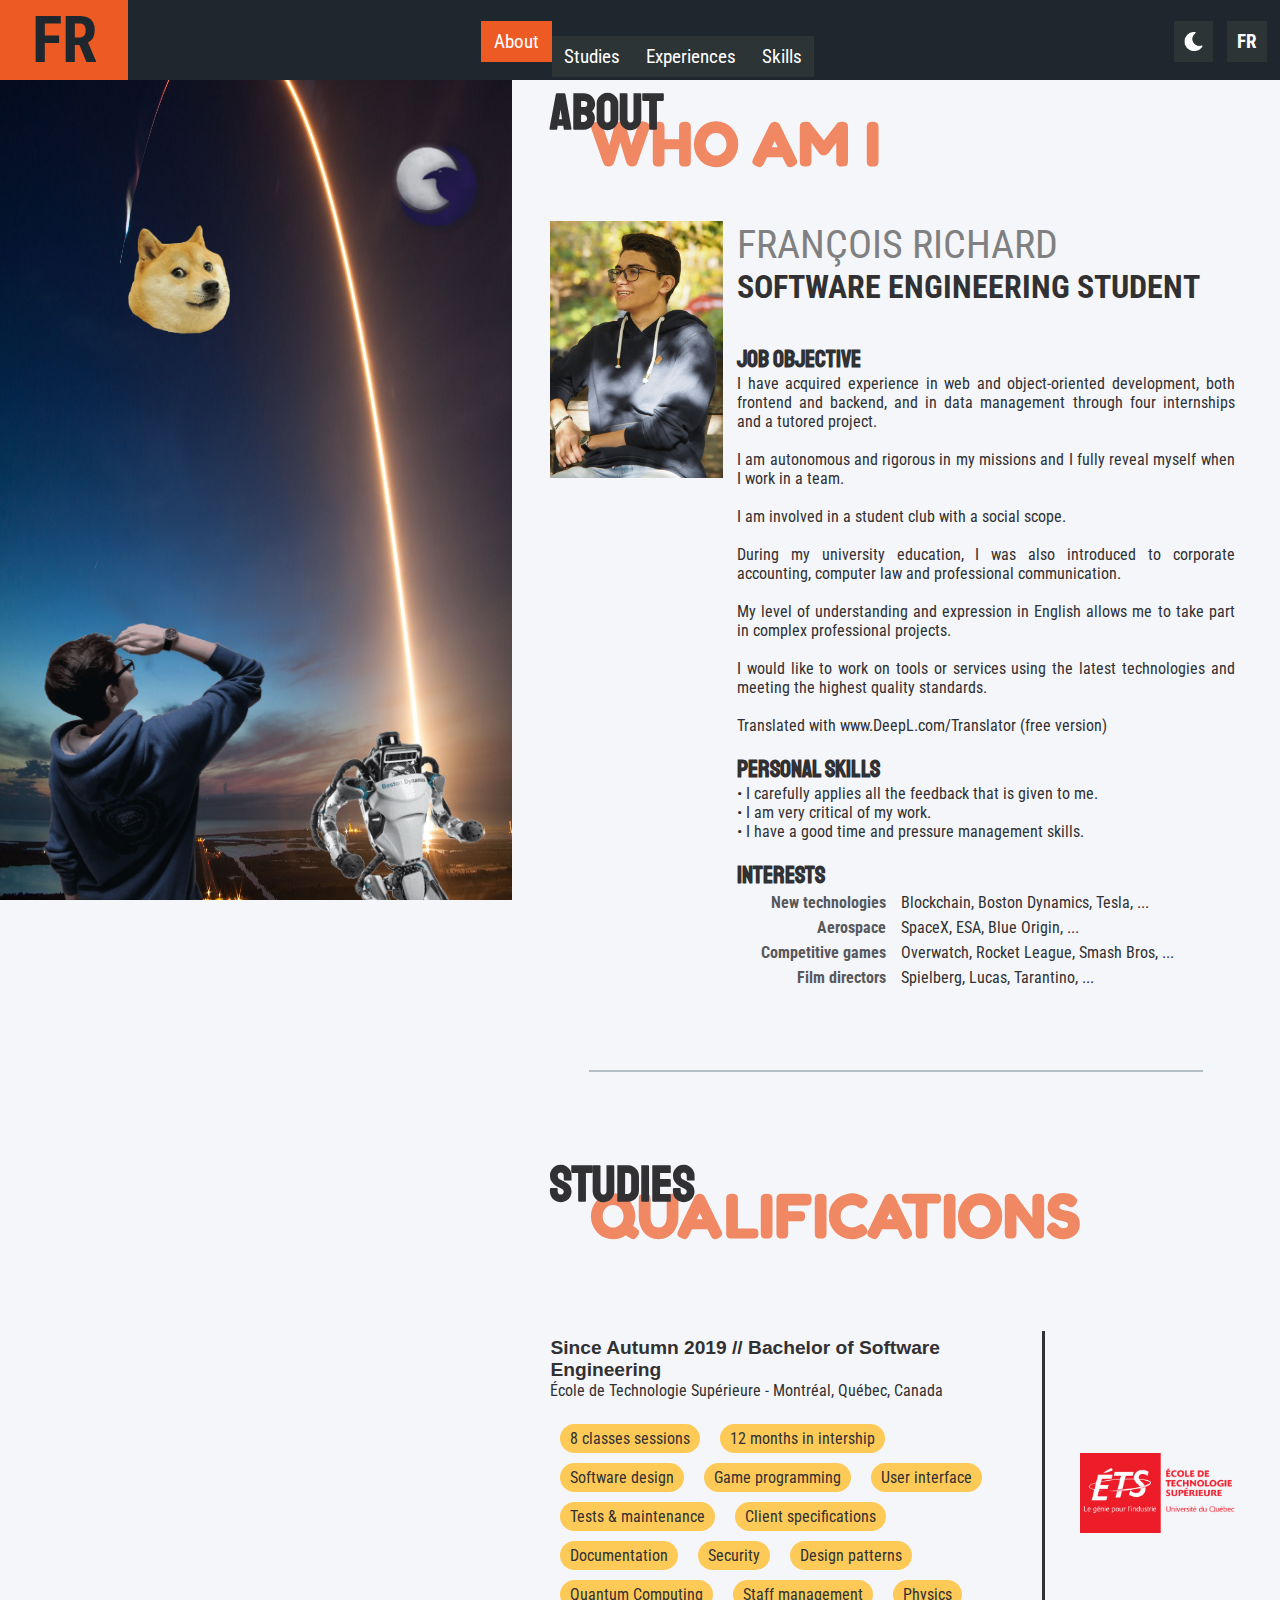
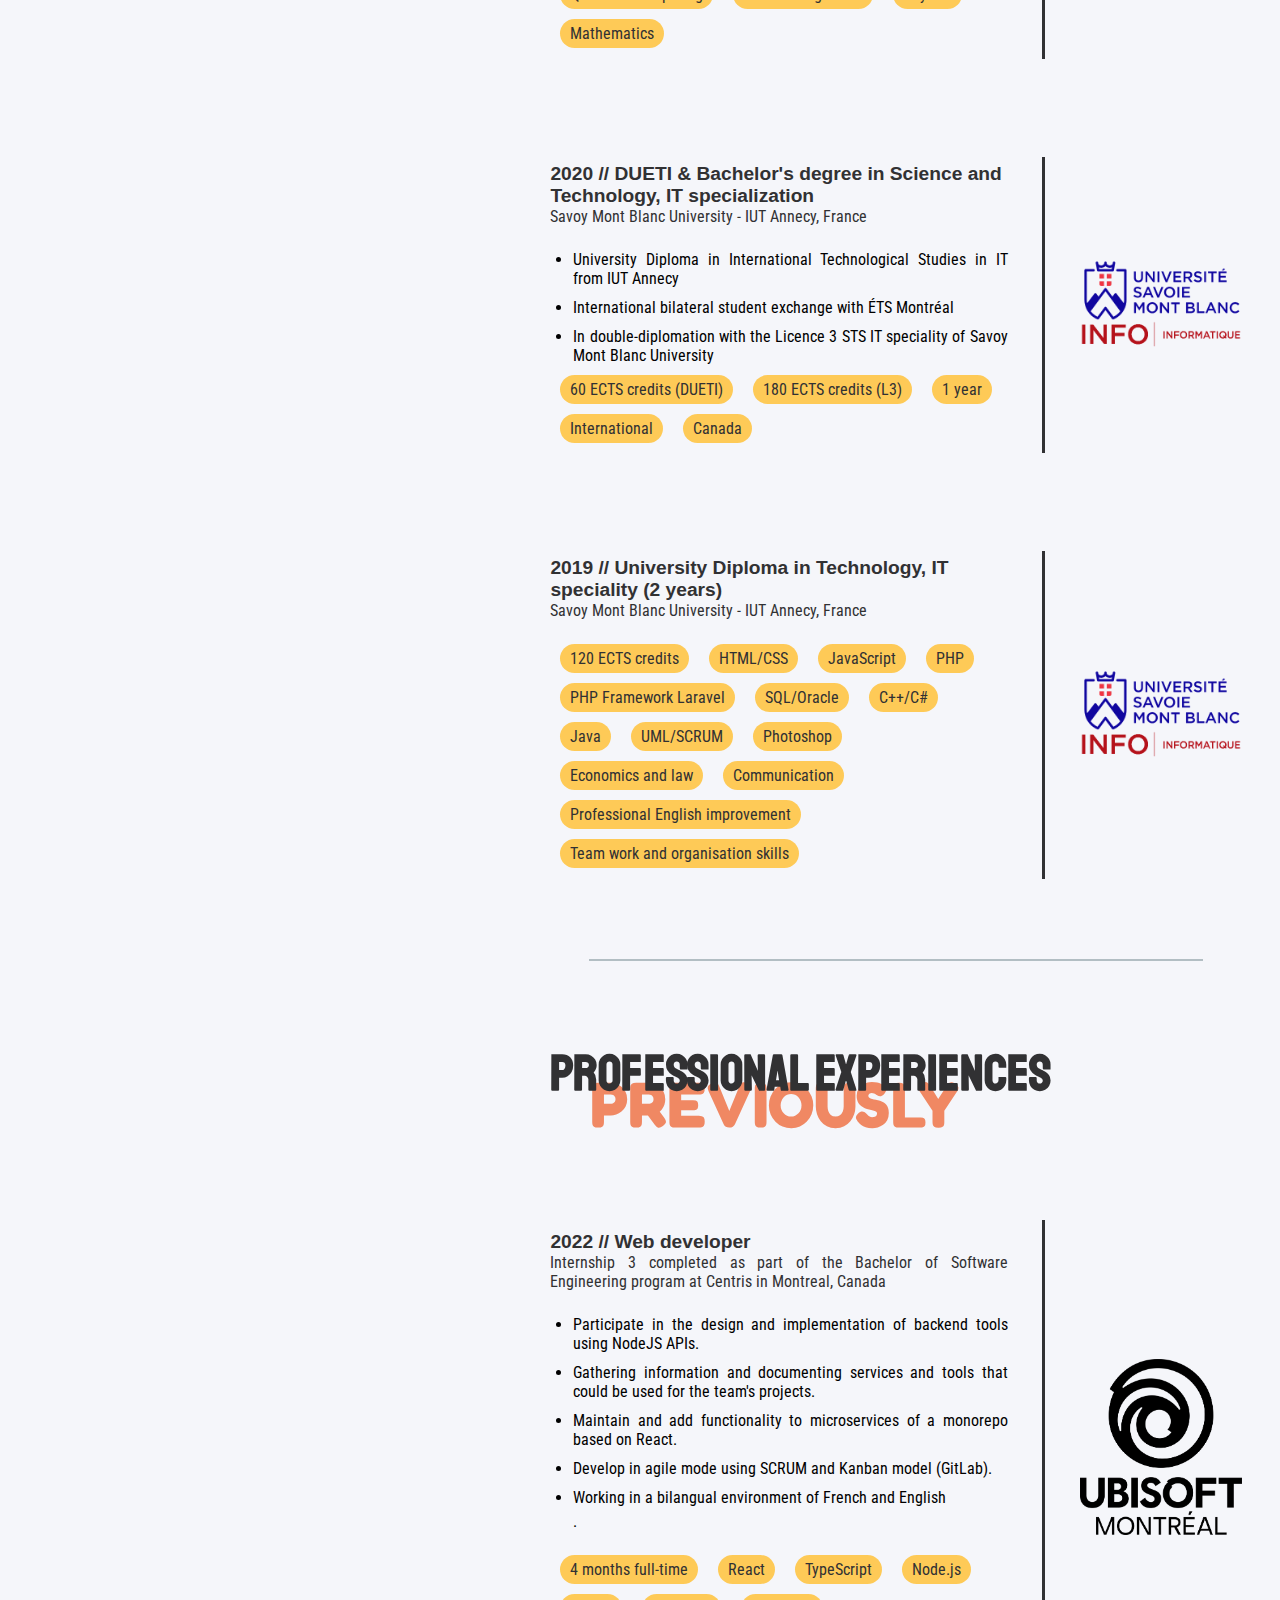
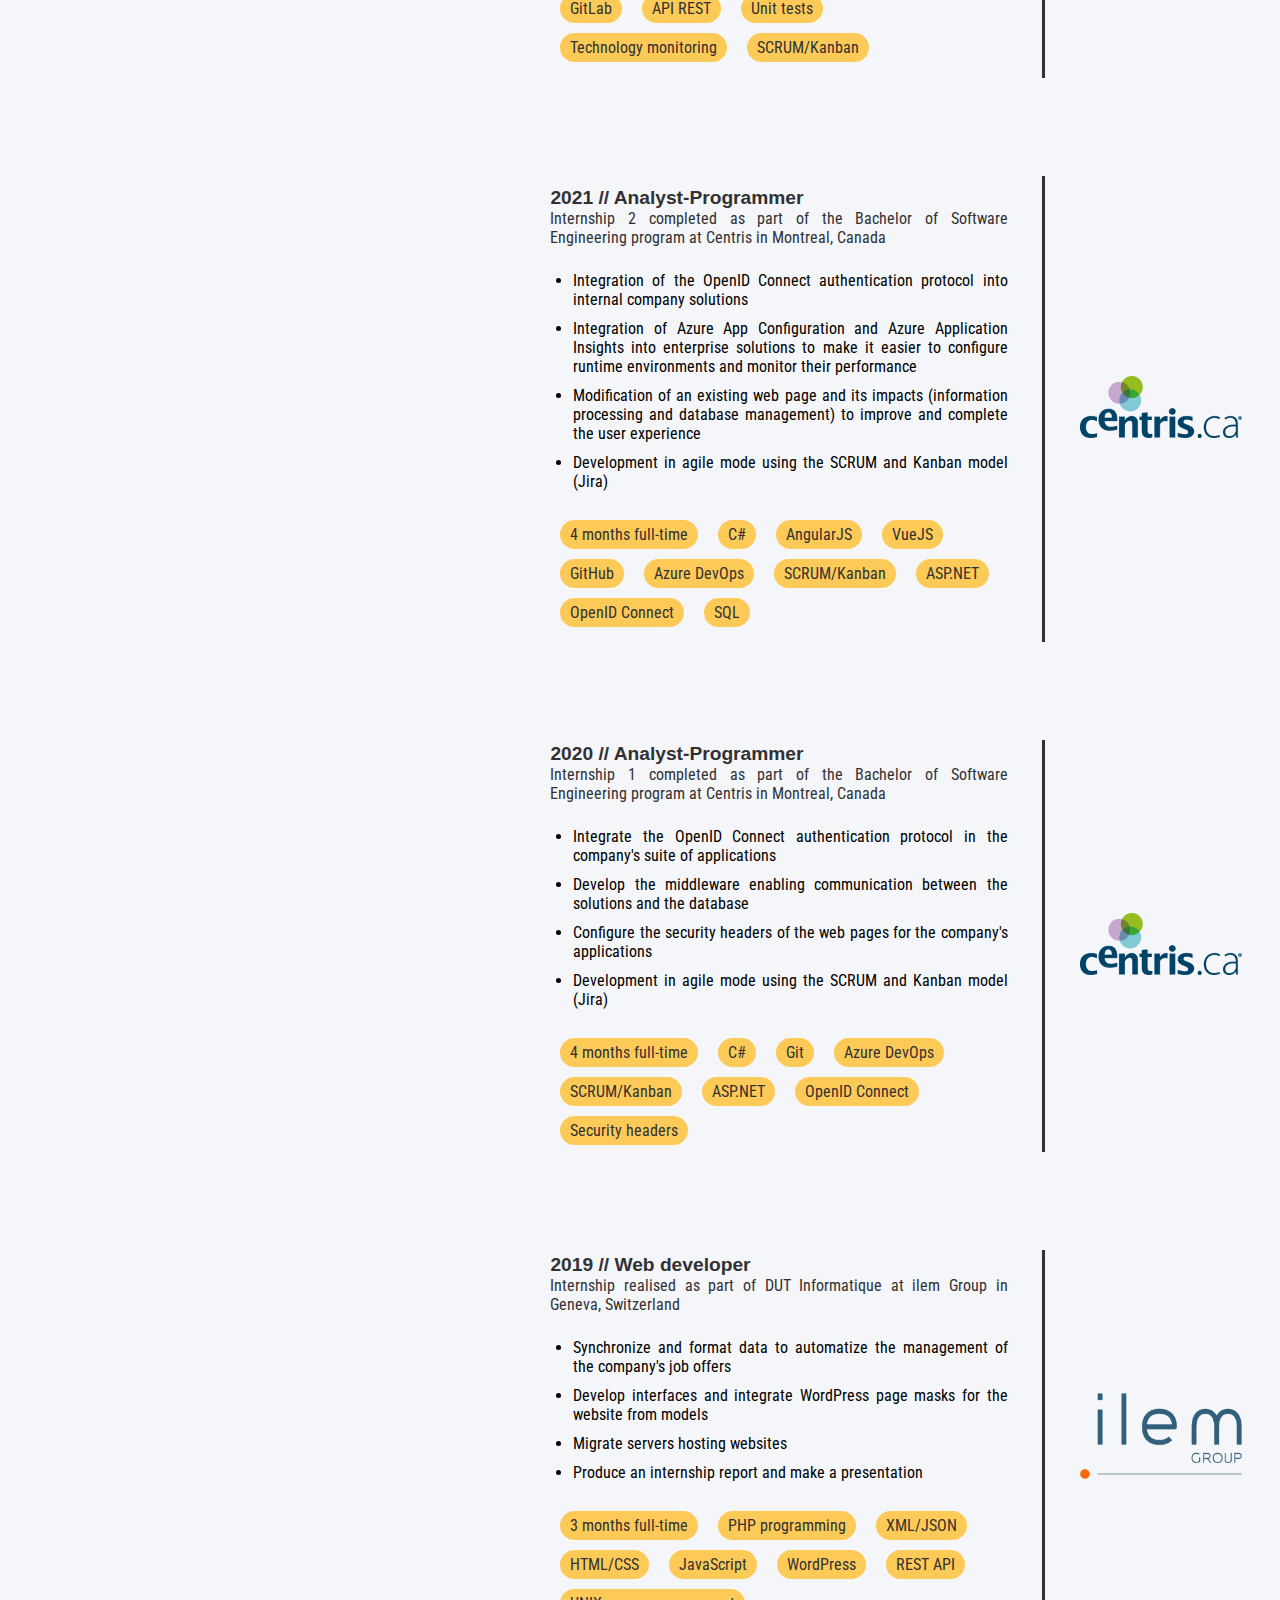
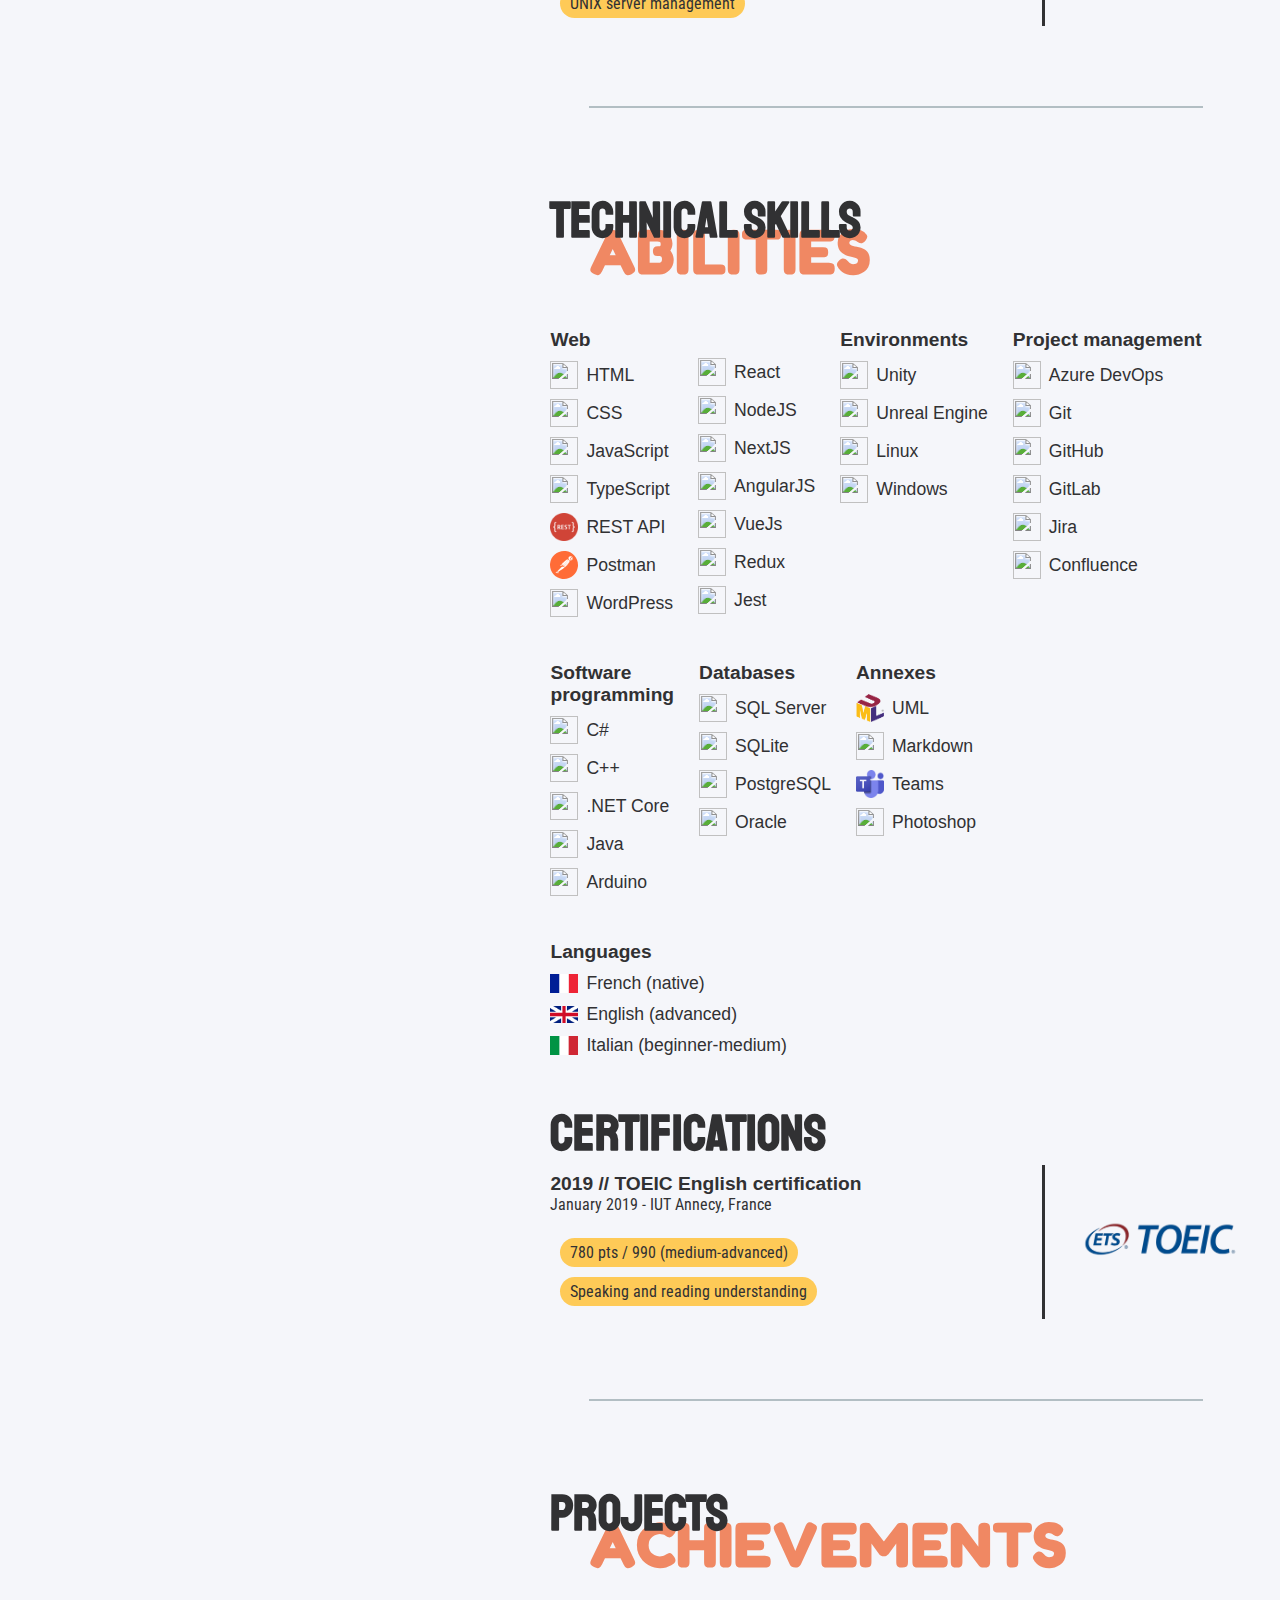
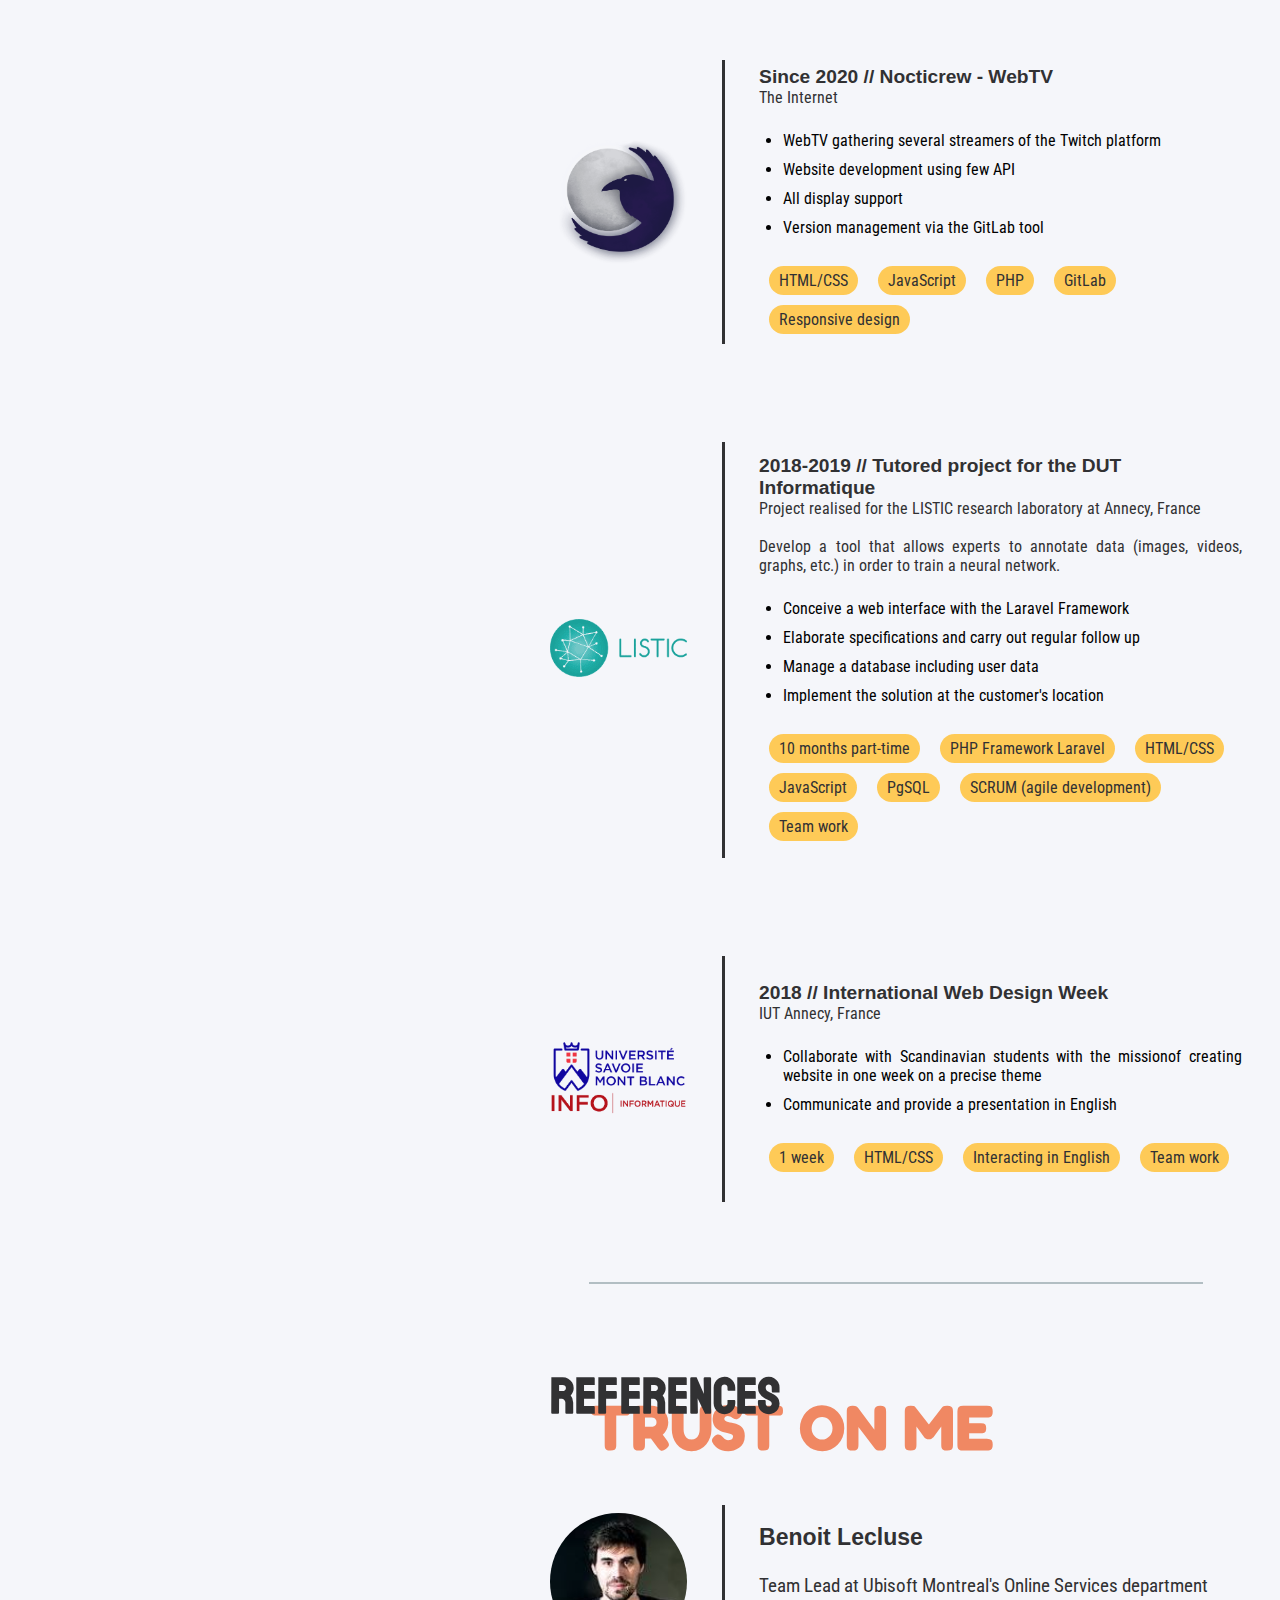
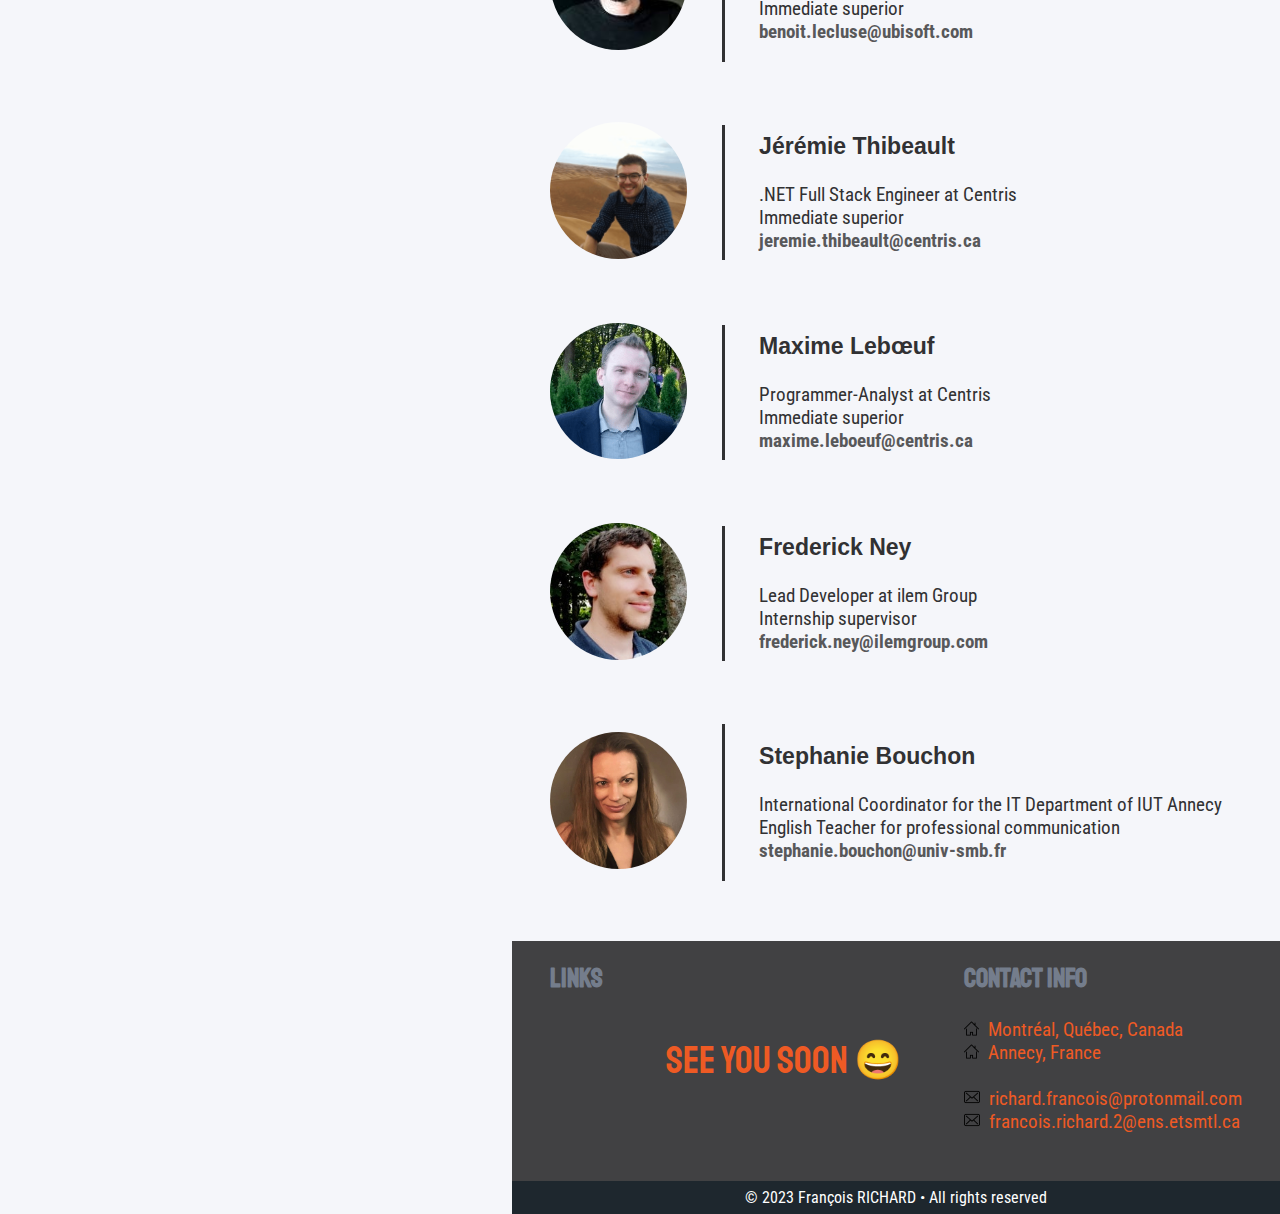
==== en/index.html @ ce658233 "New skills part" ====
<!DOCTYPE html>
<html lang="en" xmlns:og="http://ogp.me/ns#">
<head>
	<meta name="viewport" content="width=device-width, initial-scale=1.0">
	<meta http-equiv="Content-Type" content="text/html; charset=utf-8">
	<meta http-equiv="X-UA-Compatible" content="ie=edge">
	<meta name="author" content="François RICHARD">
	<link rel="icon" type="image/png" href="../data/favicon.png">
	<link rel="apple-touch-icon" href="../data/favicon.png">
	<link rel="stylesheet" href="https://fonts.googleapis.com/css?family=Roboto:400|Staatliches|Fredoka+One|Roboto+Condensed">
	<link rel="stylesheet" type="text/css" href="../css/style.css">
	<link rel="canonical" href="https://francois-richard.fr/en/">
	
	<!-- HTML Meta Tags -->
	<title>François RICHARD - Software Engineering Student at ÉTS Montreal</title>
	<meta name="description" content="Web/software development and design, Database management and professional English. I am very interested in optimizing the user experience.">

	<!-- Facebook Meta Tags -->
	<meta property="og:url" content="https://francois-richard.fr/en/">
	<meta property="og:type" content="website">
	<meta property="og:title" content="François RICHARD - Software Engineering Student at ÉTS Montreal">
	<meta property="og:description" content="Web/software development and design, Database management and professional English. I am very interested in optimizing the user experience.">
	<meta property="og:image" content="https://francois-richard.fr/data/portrait.png">
	<meta property="og:site_name" content="francois-richard">

	<!-- Twitter Meta Tags -->
	<meta name="twitter:card" content="summary">
	<meta property="twitter:domain" content="francois-richard.fr">
	<meta property="twitter:url" content="https://francois-richard.fr/en/">
	<meta name="twitter:title" content="François RICHARD - Software Engineering Student at ÉTS Montreal">
	<meta name="twitter:description" content="Web/software development and design, Database management and professional English. I am very interested in optimizing the user experience.">
	<meta name="twitter:image" content="https://francois-richard.fr/data/portrait.png">
</head>
<body>

<!-- Header -->
<header id="header">
	<div id="block-header">
		<p id="name-header"></p>
	</div>
	<div id="burger">
	  <span></span>
	  <span></span>
	  <span></span>
	</div>	
	<div id="nav-menu">
		<a class="menu_button" href="#about" id="about-btn">About</a>
		<a class="menu_button" href="#studies" id="studies-btn">Studies</a>
		<a class="menu_button" href="#experiences" id="experiences-btn">Experiences</a>
		<a class="menu_button" href="#skills" id="skills-btn">Skills</a>
		<a class="menu_button" href="#projects" id="projects-btn">Projects</a>
		<a class="menu_button" href="#references" id="references-btn">References</a>
		<!-- CV donwload link -->
		<a href="../data/Francois_RICHARD_CV_CA-en.pdf" target="_blank" rel="noopener noreferrer" class="menu_button">Download CV</a>
		<!-- Dark/Light mode switch -->
		<a id="darklight-btn" class="light"><img src="../data/moon.png" alt="Dark/Light Button" title="Dark/Light Mode"></a>
		<!-- Language switch -->
		<a href="../" id="langage-btn">FR</a>
	</div>
</header>

<!-- Site -->
<section class="site">
<!-- Images on left -->
	<section class="overlay">
		<img src="../data/space-font.jpg" alt="Aerospace image">
		<img src="../data/nocticrew.png" class="overlay-img" id="nocticrew" alt="Nocticrew logo">
		<img src="../data/doge.png" class="overlay-img" id="doge" alt="Doge image">
		<img src="../data/bostonDynamics.png" class="overlay-img" id="bostonDynamics" alt="New technologies image">
		<img src="../data/me-overlay.png" class="overlay-img" id="me-overlay" alt="François RICHARD image">

		<!-- <img src="../data/images-overlay/pink_sky.jpeg" class="overlay-img" id="pink_sky-img" alt="Image de décoration">
		<img src="../data/images-overlay/doge.jpeg" class="overlay-img" id="doge-img" alt="Image de décoration">
		<img src="../data/images-overlay/lake_morzine.jpeg" class="overlay-img" id="lake_morzine-img" alt="Image de décoration">
		<img src="../data/images-overlay/cat.jpeg" class="overlay-img" id="cat-img" alt="Image de décoration">
		<img src="../data/images-overlay/avoriaz.jpeg" class="overlay-img" id="avoriaz-img" alt="Image de décoration">
		<img src="../data/images-overlay/lake_annecy.jpeg" class="overlay-img" id="lake_annecy-img" alt="Image de décoration"> -->
	</section>

<!-- Content on right -->
	<section class="content">
	<!-- ABOUT -->
		<div class="part" id="about">
			<h2 class="name-content">ABOUT</h2>
			<h3 class="name-content-bis">WHO AM I</h3>
			<div id="about-flex">
				<img id="portrait" alt="Francois RICHARD photo" src="../data/portrait.png">
				<div id="about-text">
					<p class="about_name">FRANÇOIS RICHARD</p>
					<h1 class="about_function">SOFTWARE ENGINEERING STUDENT</h1>
					<br><br>

					<h4 class="about-precision">JOB OBJECTIVE</h4>
					<p>
						I have acquired experience in web and object-oriented development, both frontend and backend, and in data management through four internships and a tutored project.
						<br><br>
						I am autonomous and rigorous in my missions and I fully reveal myself when I work in a team.
						<br><br>
						I am involved in a student club with a social scope.
						<br><br>
						During my university education, I was also introduced to corporate accounting, computer law and professional communication.
						<br><br>
						My level of understanding and expression in English allows me to take part in complex professional projects.
						<br><br>
						I would like to work on tools or services using the latest technologies and meeting the highest quality standards. 
						<br><br>
						Translated with www.DeepL.com/Translator (free version)
					</p>
					<br>

					<h4 class="about-precision">PERSONAL SKILLS</h4>
					<p>
						&bull; I carefully applies all the feedback that is given to me. <br>
						&bull; I am very critical of my work. <br>
						&bull; I have a good time and pressure management skills.
					</p>
					<br>

					<h4 class="about-precision">INTERESTS</h4>
					<p class="p-mobile">
						<span class="left-align">New technologies</span>
						<span class="right-align">Blockchain, Boston Dynamics, Tesla, ...</span>
					</p>
					<p class="p-mobile">
						<span class="left-align">Aerospace</span>
						<span class="right-align">SpaceX, ESA, Blue Origin, ...</span>
					</p>
					<p class="p-mobile">
						<span class="left-align">Competitive games</span>
						<span class="right-align">Overwatch, Rocket League, Smash Bros, ...</span>
					</p>
					<p class="p-mobile">
						<span class="left-align">Film directors</span>
						<span class="right-align">Spielberg, Lucas, Tarantino, ...</span>
					</p>
				</div>
			</div>
		</div>

	<hr id="studies">
	<!-- STUDIES -->
		<div class="part" id="studiesPart">
			<h2 class="name-content">STUDIES</h2>
			<h3 class="name-content-bis">QUALIFICATIONS</h3>
		<!-- ÉTS Montréal -->
			<br><br>
			<div class="paragraph">
				<div class="para-content">
					<h4 class="para-title">Since Autumn 2019 // Bachelor of Software Engineering </h4>
					<p>École de Technologie Supérieure - Montréal, Québec, Canada</p>
					<br>
					<p class="para-tag stuff-done">
						<span>8 classes sessions</span>
						<span>12 months in intership</span>
						<span>Software design</span>
						<span>Game programming</span>
						<span>User interface</span>
						<span>Tests & maintenance</span>
						<span>Client specifications</span>
						<span>Documentation</span>
						<span>Security</span>
						<span>Design patterns</span>
						<span>Quantum Computing</span>
						<span>Staff management</span>
						<span>Physics</span>
						<span>Mathematics</span>
					</p>
				</div>
				<div class="para-bar"></div>
				<a target="_blank" href="https://www.etsmtl.ca/en/studies/Undergraduate-Programs/Bachelor-of-Information-Technology-Engineering" class="para-img img_stud_exp" rel="noopener noreferrer"><img src="../data/ets.png" alt="ÉTS Montréal logo" title="Link to ÉTS Montréal website"></a>
			</div>
		<!-- DUETI/L3 -->
			<br><br>
			<div class="paragraph">
				<div class="para-content">
					<h4 class="para-title">2020 // DUETI & Bachelor's degree in Science and Technology, IT specialization</h4>
					<p>Savoy Mont Blanc University - IUT Annecy, France</p>
					<br>
					<ul class="para-description">
						<li>University Diploma in International Technological Studies in IT from IUT Annecy</li>
						<li>International bilateral student exchange with ÉTS Montréal</li>
						<li>In double-diplomation with the Licence 3 STS IT speciality of Savoy Mont Blanc University</li>
					</ul>
					<p class="para-tag stuff-done">
						<span>60 ECTS credits (DUETI)</span>
						<span>180 ECTS credits (L3)</span>
						<span>1 year</span>
						<span>International</span>
						<span>Canada</span>
					</p>
				</div>
				<div class="para-bar"></div>
				<a target="_blank" href="https://www.univ-smb.fr/en/" class="para-img img_stud_exp" rel="noopener noreferrer"><img src="../data/usmb.png" alt="Logo USMB" title="Vers site web USMB"></a>
			</div>
		<!-- DUT -->
			<br><br>
			<div class="paragraph">
				<div class="para-content">
					<h4 class="para-title">2019 // University Diploma in Technology, IT speciality (2 years)</h4>
					<p>Savoy Mont Blanc University - IUT Annecy, France</p>
					<br>
					<p class="para-tag stuff-done">
						<span>120 ECTS credits</span>
						<span>HTML/CSS</span>
						<span>JavaScript</span>
						<span>PHP</span>
						<span>PHP Framework Laravel</span>
						<span>SQL/Oracle</span>
						<span>C++/C#</span>
						<span>Java</span>
						<span>UML/SCRUM</span>
						<span>Photoshop</span>
						<span>Economics and law</span>
						<span>Communication</span>
						<span>Professional English improvement</span>
						<span>Team work and organisation skills</span>
					</p>
				</div>
				<div class="para-bar"></div>
				<a target="_blank" href="https://www.univ-smb.fr/en/" class="para-img img_stud_exp" rel="noopener noreferrer"><img src="../data/usmb.png" alt="USMB logo" title="Link to USMB website"></a>
			</div>
		</div>

	<hr id="experiences">
	<!-- EXPERIENCES -->
		<div class="part" id="experiencesPart">
			<h2 class="name-content">PROFESSIONAL EXPERIENCES</h2>
			<h3 class="name-content-bis">PREVIOUSLY</h3>
			<!-- Ubisoft intership -->
			<br><br>
			<div class="paragraph">
				<div class="para-content">
					<h4 class="para-title">2022 // Web developer</h4>
					<p>Internship 3 completed as part of the Bachelor of Software Engineering program at Centris in Montreal, Canada</p>
					<br>
					<ul class="para-description">
						<li>Participate in the design and implementation of backend tools using NodeJS APIs.</li>
						<li>Gathering information and documenting services and tools that could be used for the team's projects.</li>
						<li>Maintain and add functionality to microservices of a monorepo based on React.</li>
						<li>Develop in agile mode using SCRUM and Kanban model (GitLab).</li>
						<li>Working in a bilangual environment of French and English</li>.
					</ul>
					<br>
					<p class="para-tag stuff-done">
						<span>4 months full-time</span>
						<span>React</span>
						<span>TypeScript</span>
						<span>Node.js</span>
						<span>GitLab</span>
						<span>API REST</span>
						<span>Unit tests</span>
						<span>Technology monitoring</span>
						<span>SCRUM/Kanban</span>
					</p>
				</div>
				<div class="para-bar"></div>
				<a target="_blank" href="https://montreal.ubisoft.com/en/" class="para-img img_stud_exp" rel="noopener noreferrer"><img src="../data/Ubisoft_Montreal_LOGO_BLACK.png" id="ubisoft_logo" alt="Ubisoft Logo" title="Link to Ubisoft Montréal website"></a>
			</div>
		<!-- Centris intership n°2 -->
			<br><br>
			<div class="paragraph">
				<div class="para-content">
					<h4 class="para-title">2021 // Analyst-Programmer</h4>
					<p>Internship 2 completed as part of the Bachelor of Software Engineering program at Centris in Montreal, Canada</p>
					<br>
					<ul class="para-description">
						<li>Integration of the OpenID Connect authentication protocol into internal company solutions</li>
						<li>Integration of Azure App Configuration and Azure Application Insights into enterprise solutions to make it easier to configure runtime environments and monitor their performance</li>
						<li>Modification of an existing web page and its impacts (information processing and database management) to improve and complete the user experience</li>
						<li>Development in agile mode using the SCRUM and Kanban model (Jira)</li>
					</ul>
					<br>
					<p class="para-tag stuff-done">
						<span>4 months full-time</span>
						<span>C#</span>
						<span>AngularJS</span>
						<span>VueJS</span>
						<span>GitHub</span>
						<span>Azure DevOps</span>
						<span>SCRUM/Kanban</span>
						<span>ASP.NET</span>
						<span>OpenID Connect</span>
						<span>SQL</span>
					</p>
				</div>
				<div class="para-bar"></div>
				<a target="_blank" href="https://www.centris.ca/en" class="para-img img_stud_exp" rel="noopener noreferrer"><img src="../data/centris.png" alt="Centris logo" title="Link to Centris.ca website"></a>
			</div>
		<!-- Centris intership n°1 -->
			<br><br>
			<div class="paragraph">
				<div class="para-content">
					<h4 class="para-title">2020 // Analyst-Programmer</h4>
					<p>Internship 1 completed as part of the Bachelor of Software Engineering program at Centris in Montreal, Canada</p>
					<br>
					<ul class="para-description">
						<li>Integrate the OpenID Connect authentication protocol in the company's suite of applications</li>
						<li>Develop the middleware enabling communication between the solutions and the database</li>
						<li>Configure the security headers of the web pages for the company's applications</li>
						<li>Development in agile mode using the SCRUM and Kanban model (Jira)</li>
					</ul>
					<br>
					<p class="para-tag stuff-done">
						<span>4 months full-time</span>
						<span>C#</span>
				        <span>Git</span>
				        <span>Azure DevOps</span>
						<span>SCRUM/Kanban</span>
						<span>ASP.NET</span>
						<span>OpenID Connect</span>
						<span>Security headers</span>
					</p>
				</div>
				<div class="para-bar"></div>
				<a target="_blank" href="https://www.centris.ca/en" class="para-img img_stud_exp" rel="noopener noreferrer"><img src="../data/centris.png" alt="Centris logo" title="Link to Centris.ca website"></a>
			</div>
		<!-- ilem Group intership -->
			<br><br>
			<div class="paragraph">
				<div class="para-content">
					<h4 class="para-title">2019 // Web developer</h4>
					<p>Internship realised as part of DUT Informatique at ilem Group in Geneva, Switzerland</p>
					<br>
					<ul class="para-description">
						<li>Synchronize and format data to automatize the management of the company's job offers</li>
						<li>Develop interfaces and integrate WordPress page masks for the website from models</li>
						<li>Migrate servers hosting websites</li>
						<li>Produce an internship report and make a presentation</li>
					</ul>
					<br>
					<p class="para-tag stuff-done">
						<span>3 months full-time</span>
						<span>PHP programming</span>
						<span>XML/JSON</span>
						<span>HTML/CSS</span>
						<span>JavaScript</span>
						<span>WordPress</span>
						<span>REST API</span>
						<span>UNIX server management</span>
					</p>
				</div>
				<div class="para-bar"></div>
				<a target="_blank" href="https://www.ilemgroup.com/" class="para-img img_stud_exp" rel="noopener noreferrer"><img src="../data/ilem_Group.png" alt="ilem Group logo" title="Link to ilem Group website"></a>
			</div>
		<!-- Promocash 
			<br><br>
			<div class="paragraph">
				<div class="para-content">
					<h4 class="para-title">2018 // Multi-purpose cashier</h4>
					<p>Summer student job for Promocash Morzine, France</p>
					<br>
					<p class="para-tag stuff-done">
						<span>2 months full-time</span>
						<span>Greeting customers</span> 
						<span>Preparing orders</span>
						<span>Maintening shelves</span>
					</p>
				</div>
				<div class="para-bar"></div>
				<a target="_blank" href="https://www.promocash.com/" class="para-img img_stud_exp" rel="noopener noreferrer"><img src="../data/promocash.png" alt="Promocash logo" title="Link to Promocash website"></a>
			</div> -->
		<!-- Carrefour 
			<br><br>
			<div class="paragraph">
				<div class="para-content">
					<h4 class="para-title">2017 // Assistant in charge of shelves</h4>
					<p>Summer student job for Carrefour Market Morzine, France</p>
					<br>
					<p class="para-tag stuff-done">
						<span>2 months full-time</span>
						<span>Shelving</span>
						<span>Stock management help</span>
						<span>Maintening</span>
					</p>
				</div>
				<div class="para-bar"></div>
				<a target="_blank" href="https://www.carrefour.fr/magasin/market-morzine" class="para-img img_stud_exp" rel="noopener noreferrer"><img src="../data/carrefour.png" alt="Carrefour logo" title="Link to Carrefour Market Morzine website"></a>
			</div> -->
		</div>

	<hr id="skills">
	<!-- SKILLS -->
		<div class="part" id="skillsPart">
			<h2 class="name-content">TECHNICAL SKILLS</h2>
			<h3 class="name-content-bis" id="skills_neg_marg">ABILITIES</h3>
	
			<div class="skills-container">

				<div class="skills-category">
					<h4 class="para-title">Web</h4>

					<div class="skills-item">
						<img src="https://cdn.jsdelivr.net/gh/devicons/devicon/icons/html5/html5-original.svg" />
						<span>HTML</span>
					</div>
					<div class="skills-item">
						<img src="https://cdn.jsdelivr.net/gh/devicons/devicon/icons/css3/css3-original.svg" />
						<span>CSS</span>
					</div>
					<div class="skills-item">
						<img src="https://cdn.jsdelivr.net/gh/devicons/devicon/icons/javascript/javascript-original.svg" />
							<span>JavaScript</span>
					</div>
					<div class="skills-item">
						<img src="https://cdn.jsdelivr.net/gh/devicons/devicon/icons/typescript/typescript-original.svg" />
							<span>TypeScript</span>
					</div>
					<div class="skills-item">
						<img src="../data/skills-icons/rest.png"/>
							<span>REST API</span>
					</div>
					<div class="skills-item">
						<img src="../data/skills-icons/postman.svg" />
							<span>Postman</span>
					</div>
					<!-- <div class="skills-item">
						<img src="https://cdn.jsdelivr.net/gh/devicons/devicon/icons/php/php-plain.svg" />
							<span>PHP</span>
					</div>
					<div class="skills-item">
						<img src="https://cdn.jsdelivr.net/gh/devicons/devicon/icons/laravel/laravel-plain.svg" />
							<span>Laravel</span>
					</div> -->
					<div class="skills-item">
						<img src="https://cdn.jsdelivr.net/gh/devicons/devicon/icons/wordpress/wordpress-plain.svg" />
							<span>WordPress</span>
					</div>
				</div>


				<div class="skills-category">
					<br>

					<div class="skills-item">
						<img src="https://cdn.jsdelivr.net/gh/devicons/devicon/icons/react/react-original.svg" />
							<span>React</span>
					</div>
					<div class="skills-item">
						<img src="https://cdn.jsdelivr.net/gh/devicons/devicon/icons/nodejs/nodejs-original.svg" />
							<span>NodeJS</span>
					</div>
					<div class="skills-item">
						<img src="https://cdn.jsdelivr.net/gh/devicons/devicon/icons/nextjs/nextjs-original.svg" />
							<span>NextJS</span>
					</div>
					<div class="skills-item">
						<img src="https://cdn.jsdelivr.net/gh/devicons/devicon/icons/angularjs/angularjs-original.svg" />
						<span>AngularJS</span>
					</div>
					<div class="skills-item">
						<img src="https://cdn.jsdelivr.net/gh/devicons/devicon/icons/vuejs/vuejs-original.svg" />
							<span>VueJs</span>
					</div>
					<div class="skills-item">
						<img src="https://cdn.jsdelivr.net/gh/devicons/devicon/icons/redux/redux-original.svg" />
							<span>Redux</span>
					</div>
					<div class="skills-item">
						<img src="https://cdn.jsdelivr.net/gh/devicons/devicon/icons/jest/jest-plain.svg" />
							<span>Jest</span>
					</div>
				</div>


				<div class="skills-category">
					<h4 class="para-title">Environments</h4>

					<div class="skills-item">
						<img src="https://cdn.jsdelivr.net/gh/devicons/devicon/icons/unity/unity-original.svg" />
							<span>Unity</span>
					</div>
					<div class="skills-item">
						<img src="https://cdn.jsdelivr.net/gh/devicons/devicon/icons/unrealengine/unrealengine-original.svg" />
							<span>Unreal Engine</span>
					</div>
					<div class="skills-item">
						<img src="https://cdn.jsdelivr.net/gh/devicons/devicon/icons/linux/linux-original.svg" />
							<span>Linux</span>
					</div>
					<div class="skills-item">
						<img src="https://cdn.jsdelivr.net/gh/devicons/devicon/icons/windows8/windows8-original.svg" />
							<span>Windows</span>
					</div>
				</div>


				<div class="skills-category">
					<h4 class="para-title">Project management</h4>
					<!-- <div class="skills-item">
						<img src="https://cdn.jsdelivr.net/gh/devicons/devicon/icons/docker/docker-plain.svg" />
							<span>Docker</span>
					</div> -->
					<div class="skills-item">
						<img src="https://cdn.jsdelivr.net/gh/devicons/devicon/icons/azure/azure-original.svg" />
						<span>Azure DevOps</span>
					</div>
					
					<div class="skills-item">
						<img src="https://cdn.jsdelivr.net/gh/devicons/devicon/icons/git/git-original.svg" />
							<span>Git</span>
					</div>
					<div class="skills-item">
						<img src="https://cdn.jsdelivr.net/gh/devicons/devicon/icons/github/github-original.svg" />
							<span>GitHub</span>
					</div>
					<div class="skills-item">
						<img src="https://cdn.jsdelivr.net/gh/devicons/devicon/icons/gitlab/gitlab-original.svg" />
							<span>GitLab</span>
					</div>
					<div class="skills-item">
						<img src="https://cdn.jsdelivr.net/gh/devicons/devicon/icons/jira/jira-original.svg" />
							<span>Jira</span>
					</div>
					<div class="skills-item">
						<img src="https://cdn.jsdelivr.net/gh/devicons/devicon/icons/confluence/confluence-original.svg" />
							<span>Confluence</span>
					</div>
					
					<!-- <div class="skills-item">
						<img src="https://cdn.jsdelivr.net/gh/devicons/devicon/icons/kubernetes/kubernetes-plain.svg" />
						<span>Kubernetes</span>
					</div> -->
				</div>


				<div class="skills-category">
					<h4 class="para-title">Software<br>programming</h4>

					<div class="skills-item">
						<img src="https://cdn.jsdelivr.net/gh/devicons/devicon/icons/csharp/csharp-original.svg" />
							<span>C#</span>
					</div>
					<div class="skills-item">
						<img src="https://cdn.jsdelivr.net/gh/devicons/devicon/icons/cplusplus/cplusplus-original.svg" />
							<span>C++</span>
					</div>
					<div class="skills-item">
						<img src="https://cdn.jsdelivr.net/gh/devicons/devicon/icons/dotnetcore/dotnetcore-original.svg" />
							<span>.NET Core</span>
					</div>
					<div class="skills-item">
						<img src="https://cdn.jsdelivr.net/gh/devicons/devicon/icons/java/java-original.svg" />
							<span>Java</span>
					</div>
					<div class="skills-item">
						<img src="https://cdn.jsdelivr.net/gh/devicons/devicon/icons/arduino/arduino-original.svg" />
							<span>Arduino</span>
					</div>
					<!-- <div class="skills-item">
						<img src="https://cdn.jsdelivr.net/gh/devicons/devicon/icons/bash/bash-original.svg" />
						<span>Bash</span>
					</div> -->
				</div>


				<div class="skills-category">
					<h4 class="para-title">Databases</h4>

					<!-- <div class="skills-item">
						<img src="https://cdn.jsdelivr.net/gh/devicons/devicon/icons/mongodb/mongodb-original.svg" />
							<span>MongoDB</span>
					</div> -->
					<!-- <div class="skills-item">
						<img src="https://cdn.jsdelivr.net/gh/devicons/devicon/icons/mysql/mysql-original.svg" />
							<span>MySQL</span>
					</div> -->
					<div class="skills-item">
						<img src="https://cdn.jsdelivr.net/gh/devicons/devicon/icons/microsoftsqlserver/microsoftsqlserver-plain.svg" />
							<span>SQL Server</span>
					</div>
					<div class="skills-item">
						<img src="https://cdn.jsdelivr.net/gh/devicons/devicon/icons/sqlite/sqlite-original.svg" />
							<span>SQLite</span>
					</div>
					<div class="skills-item">
						<img src="https://cdn.jsdelivr.net/gh/devicons/devicon/icons/postgresql/postgresql-original.svg" />
							<span>PostgreSQL</span>
					</div>
					<div class="skills-item">
						<img src="https://cdn.jsdelivr.net/gh/devicons/devicon/icons/oracle/oracle-original.svg" />
							<span>Oracle</span>
					</div>
				</div>

				<div class="skills-category">
					<h4 class="para-title">Annexes</h4>

					<div class="skills-item">
						<img src="../data/skills-icons/uml.png"/>
							<span>UML</span>
					</div>
					<div class="skills-item">
						<img src="https://cdn.jsdelivr.net/gh/devicons/devicon/icons/markdown/markdown-original.svg" />
							<span>Markdown</span>
					</div>
					<div class="skills-item">
						<img src="../data/skills-icons/teams.png"/>
							<span>Teams</span>
					</div>
					<div class="skills-item">
						<img src="https://cdn.jsdelivr.net/gh/devicons/devicon/icons/photoshop/photoshop-plain.svg" />
							<span>Photoshop</span>
					</div>
				</div>


				<div class="skills-category">
					<h4 class="para-title">Languages</h4>

					<div class="skills-item">
						<img src="../data/skills-icons/france.png" class="flag"/>
							<span>French (native)</span>
					</div>
					<div class="skills-item">
						<img src="../data/skills-icons/uk.png" class="flag"/>
							<span>English (advanced)</span>
					</div>
					<div class="skills-item">
						<img src="../data/skills-icons/italy.png" class="flag"/>
							<span>Italian (beginner-medium)</span>
					</div>
				</div>
			</div>

			<!-- CERTIFICATIONS -->
			<h2 class="name-content">CERTIFICATIONS</h2>
			<!-- TOEIC -->
			<div class="paragraph">
				<div class="para-content">
					<h4 class="para-title">2019 // TOEIC English certification</h4>
					<p>January 2019 - IUT Annecy, France</p>
					<br>
					<p class="para-tag stuff-done">
						<span>780 pts / 990 (medium-advanced)</span>
						<span>Speaking and reading understanding</span>
					</p>
				</div>
				<div class="para-bar"></div>
				<a target="_blank" href="https://www.ets.org/toeic/" class="para-img img_stud_exp" rel="noopener noreferrer"><img src="../data/toeic.png" alt="TOEIC logo" title="Link to TOEIC ETS website"></a>
			</div>
		</div>

	<hr id="projects">
	<!-- PROJECTS -->
		<div class="part" id="projectsPart">
			<h2 class="name-content">PROJECTS</h2>
			<h3 class="name-content-bis">ACHIEVEMENTS</h3>
		<!-- Nocticrew -->
		<br><br>
		<div class="paragraph">	
			<a target="_blank" href="https://nocticrew.fr/" id="nocticrew_img_proj" class="para-img img_proj" rel="noopener noreferrer"><img src="../data/nocticrew.png" alt="Nocticrew Logo" title="Link to Nocticrew website"></a>
			<div class="para-bar"></div>
			<div class="para-content">
				<h4 class="para-title">Since 2020 // Nocticrew - WebTV</h4>
				<p>The Internet</p>
				<br>
				<ul class="para-description">
					<li>WebTV gathering several streamers of the Twitch platform</li>
					<li>Website development using few API</li>
					<li>All display support</li>
					<li>Version management via the GitLab tool</li>

				</ul>
				<br>
				<p class="para-tag stuff-done">
					<span>HTML/CSS</span>
					<span>JavaScript</span>
					<span>PHP</span>
					<span>GitLab</span>
					<span>Responsive design</span>
				</p>
			</div>
		</div>
		<!-- Tutored project -->
			<br><br>
			<div class="paragraph">
				<a class="para-img img_proj" id="annotateME_show"><img src="../data/listic.png" alt="LISTIC logo" title="Watch the demonstration"></a>
				<div class="para-bar"></div>
				<div class="para-content">
					<h4 class="para-title">2018-2019 // Tutored project for the DUT Informatique</h4>
					<p>Project realised for the LISTIC research laboratory at Annecy, France</p>
					<br>
					<p>Develop a tool that allows experts to annotate data (images, videos, graphs, etc.) in order to train a neural network.</p>
					<br>
					<ul class="para-description">
						<li>Conceive a web interface with the Laravel Framework</li>
						<li>Elaborate specifications and carry out regular follow up</li>
						<li>Manage a database including user data</li>
						<li>Implement the solution at the customer's location</li>
					</ul>
					<br>
					<p class="para-tag stuff-done">
						<span>10 months part-time</span>
						<span>PHP Framework Laravel</span>
						<span>HTML/CSS</span>
						<span>JavaScript</span>
						<span>PgSQL</span>
						<span>SCRUM (agile development)</span>
						<span>Team work</span>
					</p>
				</div>
			</div>
			<video width="400" controls id="annotateME_demo">
			  <source src="../data/annotateME.mp4" type="video/mp4">
			  Your browser does not support HTML5 video.
			</video>
		<!-- International week USMB -->
			<br><br>
			<div class="paragraph">	
				<a target="_blank" href="https://www.univ-smb.fr/" class="para-img img_proj" rel="noopener noreferrer"><img src="../data/usmb.png" alt="USMB logo" title="Link to USMB website"></a>
				<div class="para-bar"></div>
				<div class="para-content">
					<h4 class="para-title">2018 // International Web Design Week</h4>
					<p>IUT Annecy, France</p>
					<br>
					<ul class="para-description">
						<li>Collaborate with Scandinavian students with the missionof creating website in one week on a precise theme</li>
						<li>Communicate and provide a presentation in English</li>
					</ul>
					<br>
					<p class="para-tag stuff-done">
						<span>1 week</span>
						<span>HTML/CSS</span>
						<span>Interacting in English</span>
						<span>Team work</span>
					</p>
				</div>
			</div>
		</div>

	<hr id="references">
	<!-- REFERENCES -->
		<div class="part" id="referencesPart">
			<h2 class="name-content">REFERENCES</h2>
			<h3 class="name-content-bis">TRUST ON ME</h3>
		<!-- LECLUSE -->
			<div class="paragraph">
				<a target="_blank" href="https://www.linkedin.com/in/benoitlecluse/" class="para-img references-img" rel="noopener noreferrer"><img src="../data/benoit_lecluse.jpg" alt="M.Lecluse photo & Linkedin link" title="To Linkedin"></a>
				<div class="para-bar"></div>
				<div class="para-content references-content">
					<h4 class="para-title">Benoit Lecluse</h4>
					<br>
					<p>Team Lead at Ubisoft Montreal's Online Services department</p>	
					<p>Immediate superior</p>
					<p class="references-mail unselectable">benoit.lecluse@ubisoft.com</p>
				</div>
			</div>
		<!-- THIBEAULT -->
			<div class="paragraph">
				<a target="_blank" href="https://www.linkedin.com/in/jeremiethibeault/" class="para-img references-img" rel="noopener noreferrer"><img src="../data/thibeault.png" alt="M.Thibeault photo & Linkedin link" title="To Linkedin"></a>
				<div class="para-bar"></div>
				<div class="para-content references-content">
					<h4 class="para-title">Jérémie Thibeault</h4>
					<br>
					<p>.NET Full Stack Engineer at Centris</p>	
					<p>Immediate superior</p>
					<p class="references-mail unselectable">jeremie.thibeault@centris.ca</p>
				</div>
			</div>
		<!-- LEBOEUF -->
			<div class="paragraph">
				<a target="_blank" href="https://www.linkedin.com/in/maximeleboeuf/" class="para-img references-img" rel="noopener noreferrer"><img src="../data/leboeuf.png" alt="M.Lebœuf photo & Linkedin link" title="To Linkedin"></a>
				<div class="para-bar"></div>
				<div class="para-content references-content">
					<h4 class="para-title">Maxime Lebœuf</h4>
					<br>
					<p>Programmer-Analyst at Centris</p>	
					<p>Immediate superior</p>
					<p class="references-mail unselectable">maxime.leboeuf@centris.ca</p>
				</div>
			</div>
		<!-- NEY -->
			<div class="paragraph">
				<a target="_blank" href="https://www.linkedin.com/in/frederick-ney/" class="para-img references-img" rel="noopener noreferrer"><img src="../data/ney.jpg" alt="M.Ney photo & Linkedin link" title="To Linkedin"></a>
				<div class="para-bar"></div>
				<div class="para-content references-content">
					<h4 class="para-title">Frederick Ney</h4>
					<br>
					<p>Lead Developer at ilem Group</p>	
					<p>Internship supervisor</p>
					<p class="references-mail unselectable">frederick.ney@ilemgroup.com</p>
				</div>
			</div>
		<!-- BOUCHON -->
			<div class="paragraph">
				<a target="_blank" href="https://www.linkedin.com/in/stephanie-bouchon-84988587/" class="para-img references-img" rel="noopener noreferrer"><img src="../data/bouchon.jpg" alt="Ms.Bouchon photo & Linkedin link" title="To Linkedin"></a>
				<div class="para-bar"></div>
				<div class="para-content references-content">
					<h4 class="para-title">Stephanie Bouchon</h4>
					<br>
					<p>International Coordinator for the IT Department of IUT Annecy</p>	
					<p>English Teacher for professional communication</p>
					<p class="references-mail unselectable">stephanie.bouchon@univ-smb.fr</p>
				</div>
			</div>
		<!-- DAMAS -->
			<!-- <div class="paragraph">
				<a target="_blank" href="https://www.linkedin.com/in/luc-damas-0b67731/" class="para-img references-img" rel="noopener noreferrer"><img src="../data/damas.jpg" alt="M.Damas photo & Linkedin link" title="To Linkedin"></a>
				<div class="para-bar"></div>
				<div class="para-content references-content">
					<h4 class="para-title">Luc Damas</h4>
					<br>
					<p>Associate professor to IT Department at Savoy Mont Blanc University</p>
					<p>Web technologies and design professor</p>
					<p class="references-mail unselectable">luc.damas@univ-smb.fr</p>
				</div>
			</div> -->
		</div>

	<!-- FOOTER -->
		<footer>
			<div id="links">
				<h4 id="links_title">LINKS</h4>
				<a href="https://www.linkedin.com/in/francois-richard/" target="_blank" class="social" id="linkedin" rel="noopener noreferrer"><img src="../data/linkedin.png" alt="Linkedin link" title="To Linkedin"></a>
				<!-- <a href="https://twitter.com/smfosdihfsdfusdhdfli" target="_blank" class="social" id="twitter" rel="noopener noreferrer"><img src="../data/twitter.png" alt="Twitter link" title="To Twitter"></a>	  -->
			</div>
			<div id="soon">
				<p>SEE YOU SOON 😄</p>
			</div>
			<div id="coord">
				<h4 id="coord_title">CONTACT INFO</h4>
				<br>
				<p><img src="../data/address.png" class="coord_icons" alt="address-icon"> Montréal, Québec, Canada</p>
				<p><img src="../data/address.png" class="coord_icons" alt="address-icon"> Annecy, France</p>
				<br>
				<p class="unselectable"><img src="../data/email.png" class="coord_icons" alt="email-icon"> richard.francois@protonmail.com</p>
				<p class="unselectable"><img src="../data/email.png" class="coord_icons" alt="email-icon"> francois.richard.2@ens.etsmtl.ca</p> 
			</div>
		</footer>
		<p id="copyright">© 2023 François RICHARD &bull; All rights reserved </p>
		<a id="up" href="#about"><img src="../data/up.png" alt="Go top button" title="Go top"></a>

	</section>	

	<img src="../data/aller.png" alt="Konami Effect First Passage" id="dejavu_img_aller">
	<img src="../data/retour.png" alt="Konami Effect Second Passage" id="dejavu_img_retour">

	<audio id="dejavu_snd">
	  <source src="../data/initiald.mp3" type="audio/mpeg">
	</audio>
	<audio id="dejavu_crissement">
	  <source src="../data/crissement_dejavu.mp3" type="audio/mpeg">
	</audio>

</section>

<script type="text/javascript" src="../js/konami.js"></script> 
<script type="text/javascript" src="../js/main.js"></script>

</body>
</html>
---- css/style.css ----
*{ 
	margin: 0px; 
	padding: 0px;

	/* ULTIMATE POSITION DEBUG */
	/*background: #000 !important;
  	color: #0f0 !important;
  	outline: solid #f00 1px !important;*/
}
html{ 
	background-color: #f5f6fa;
	-webkit-transition: 1s ease;
	-moz-transition: 1s ease;
	-o-transition: 1s ease;
	transition: 1s ease;
	overflow-x: hidden;
}
html,body{ 
	width: 100%;
    height: 100%;
    margin: 0px;
    padding: 0px;
    
    scroll-behavior: smooth;
	font-family: 'Roboto Condensed', sans-serif;
}
a{ text-decoration: none; }
h1, h4, p, span{
	color: #313133;
	text-align: justify; 
}
.unselectable, a {
    -webkit-touch-callout: none;
    -webkit-user-select: none;
    -khtml-user-select: none;
    -moz-user-select: none;
    -ms-user-select: none;
    user-select: none;
}

/*HEADER*/
	header{
		position: fixed;
		top : 0;
		left: 0;
		width: 100%;
		height: 80px;
		background-color: #1e272e;
		z-index: 10;
	}
	#block-header{
		display: flex;
		justify-content: center;
		align-items: center;
		background-color: #ee5a24;
		width: 25vw;
		height: 80px;
	}
	#name-header{
		position: relative;
		left: -500px;
		text-align: center;
		font-size: 2em;
		font-weight: bold;
		color: #1e272e !important;
		-webkit-transition: 1s ease;
		-moz-transition: 1s ease;
		-o-transition: 1s ease;
		transition: 1s ease;
	}
	#name-header::before { content: "François Richard"; }
	#nav-menu{
		position: fixed;
		right: 0;
		margin-right: 1vw;
	}
	.menu_button, #langage-btn, #darklight-btn , #up{
		position: relative;
		top: -150px;
		margin-left: -4px;
		padding: 1vh 1vw 1vh 1vw;
		font-size: 1.2em;
		background-color: #2d3436;	
		text-align: center;
		color: white !important;
		cursor: pointer;
		-webkit-transition: .5s ease;
		-moz-transition: .5s ease;
		-o-transition: .5s ease;
		transition: .5s ease;
	}
	#darklight-btn{
		top: -50px;
		margin-left: 30px;
		padding: 1vh 10px 1vh 10px;
		opacity: 1;
	}
	#darklight-btn>img{
		height: 19px;
		margin-bottom: -3px;
	}
	#langage-btn{
		top: -50px;
		margin-left: 10px;
		padding: 1vh 10px 1vh 10px;
		font-weight: bold;
		opacity: 1;
	}
	#up{
		position: fixed;
		top: unset;
		bottom: 1.5vw;
		right: 2vw;
		padding: 8px 10px 8px 10px;
		background-color: #2d3436;
		border-radius: 90px;
		opacity: 0;
		z-index: 10;
	}
	#up>img{
		height: 32px;
		width: 32px;
	}

	#langage-btn:hover, #darklight-btn:hover, #up:hover{ 
		background-color: #ee5a24;
	}

	/*BURGER HEADER*/
		#burger{
			visibility: hidden;
			position: fixed;
			top : 15px;
			right: 10px;
			width: 60px;
			height: 60px;
			cursor: pointer;
			-webkit-transform: rotate(0deg);
			-moz-transform: rotate(0deg);
			-o-transform: rotate(0deg);
			transform: rotate(0deg);
			-webkit-transition: .5s ease-in-out;
			-moz-transition: .5s ease-in-out;
			-o-transition: .5s ease-in-out;
			transition: .5s ease-in-out;
		}
		#burger>span {
			display: block;
			position: absolute;
			left: 0;
			height: 8px;
			width: 100%;
			background: #d3531a;
			opacity: 1;
			-webkit-transform: rotate(0deg);
			-moz-transform: rotate(0deg);
			-o-transform: rotate(0deg);
			transform: rotate(0deg);
			-webkit-transition: .25s ease-in-out;
			-moz-transition: .25s ease-in-out;
			-o-transition: .25s ease-in-out;
			transition: .25s ease-in-out;
		}
		#burger>span:nth-child(1) { top: 0px; }
		#burger>span:nth-child(2) { top: 20px; }
		#burger>span:nth-child(3) { top: 40px; }
		#burger.open>span:nth-child(1) {
			top: 18px;
			-webkit-transform: rotate(135deg);
			-moz-transform: rotate(135deg);
			-o-transform: rotate(135deg);
			transform: rotate(135deg);
		}
		#burger.open>span:nth-child(2) {
			left: -60px;
			opacity: 0;
		}
		#burger.open>span:nth-child(3) {
			top: 18px;
			-webkit-transform: rotate(-135deg);
			-moz-transform: rotate(-135deg);
			-o-transform: rotate(-135deg);
			transform: rotate(-135deg);
		}
/*FIN HEADER*/


/*SITE*/
	.site{
		display: flex;
		flex-direction: row;
		left: 0;
		width: 100%;
	}
	hr{
		width: 80%;
		height: 2px;
		margin: 80px auto 80px auto;
		background-color: #b2bec3; 
		border: none;
	}
/*FIN SITE*/


/*OVERLAY*/
	.overlay{
		order: 1;
		top: 80px;
		left: 0px;
		width: 40vw;
		height: 100vh;
	}
	.overlay>img{
		position:fixed;
		width: 40vw;
		height: 100vh;
		z-index: 1;
	}
	.overlay-img{
		position: fixed;
		opacity: 0;
		-webkit-transition: 2s ease;
		-moz-transition: 2s ease;
		-o-transition: 2s ease;
		transition: 2s ease;
	}
	#doge{
		top: 25%;
		left: 10%;
		width: 8%;
		height: auto;
	}
	#nocticrew{
		top: 15%;
		left: 30%;
		width: 8%;
		height: auto;
	}
	#bostonDynamics{
		bottom: 0%;
		left: 24%;
		width: 15%;
		height: auto;
	}
	#me-overlay{
		bottom: 0;
		left: 2%;
		width: 20%;
		height: auto;	
	}
/*FIN OVERLAY*/


/*CONTENT*/
	.content{
		order: 2;
		position: relative;
		width: 60vw;
		height: 100vh;
	}
	.part{
		width: 90%;
		margin: auto;
		z-index: 10;
	}
	.name-content{
		position: relative;
		font-family: 'Staatliches', sans-serif;
		font-size: 3.2em;
		font-weight: bold;
		color: #313133;
		z-index: 1;
	}
	.name-content-bis{
		position: relative;
		width: 70%;
		margin: -40px 0px 40px 40px;
		font-family: 'Fredoka One', sans-serif;
		font-size: 4em;
		color: #ee5a24;
		opacity: 0.7;	
	}
/*FIN CONTENT*/


/*ABOUT*/
	#about, #a-propos{ 
		padding-top: 80px; 
		text-align: justify;
		font-size: 1em;
	}
	#about-flex{
		display: flex; 
		align-items: flex-start;
	}
	#portrait{
		display: inline-block;
		width: 25%;
		height: auto;
	}
	.about_name{
		color: grey;
		font-size: 2.5em;
	}
	.about_function{
		font-size: 2em;
		text-align: left;
	}
	#about-text{ 
		display: inline-block; 
		width: 72%; 
		margin-left: 2%; 
	}
	.about-precision{ 
		font-family: 'Staatliches', sans-serif; 
		font-size: 1.5em; 
	}
	.p-mobile{
		display: flex;
		align-items: center;
		text-align: center;
		width: 100%;
		padding: 3px 0 3px 0;
	}
	.left-align{
		display: inline-block;
		width: 30%;
		margin-right: 3%;
		text-align: right;
		font-weight: bold;
		opacity: 0.8;
	}
	.right-align{
		display: inline-block;
		width: 67%;
		text-align: left;
	}
/*FIN ABOUT*/


/*PART STUDIES & EXPERIENCES*/
	.paragraph{ 
		display: flex; 
		justify-content: space-between;
		align-items: center; 
		margin-bottom: 60px;
		height: auto;
	}
	.para-title{

		font-family: 'Righteous', sans-serif;
		font-size: 1.2em;
		text-align: left;
	}
	.para-content{ 
		width: -webkit-calc(100% - 20% - 5% - 30px);
		width: -moz-calc(100% - 20% - 5% - 30px);
		width: calc(100% - 20% - 5% - 30px); 
	}
	.para-tag{
		display: flex;
		flex-wrap: wrap;
		width: 100%;
	}
	.para-comment{ text-align: center; }
	.para-bar{
		margin: 0 5% 0 5%;
		height: 0px; 
		border-left: 3px solid #313133;
	}
	
	.para-img{ 
		position: relative;
		width: 20%; 
		left: 0%;
		-webkit-transition: .2s ease;
		-moz-transition: .2s ease;
		-o-transition: .2s ease;
		transition: .2s ease;	
	}
	.img_stud_exp{ 
		width: 25%; 
	}
	.para-img>img{
		width: 100%;
		height: 100%;
	}
	.para-img:hover{ 
		cursor: pointer;
		-webkit-transform: scale(1.2);
		-moz-transform: scale(1.2);
		-o-transform: scale(1.2);
		transform: scale(1.2); 
	}

	.para-description{
		margin-left: 5%;
	}
	.para-description>li{
		padding: 5px 0 5px 0;
		text-align: justify;
	}

	.stuff-done>span{
		border-radius: 90px;
		padding: 5px 10px 5px 10px;
		margin: 5px 10px 5px 10px;
		text-align: initial;
		color: #313133 !important;
		background-color: #feca57; 
		-webkit-transition: .2s ease;
		-moz-transition: .2s ease;
		-o-transition: .2s ease;
		transition: .2s ease;
	}
	.stuff-done>span:hover{
		-webkit-transform: scale(1.15);
		-moz-transform: scale(1.15);
		-o-transform: scale(1.15);
		transform: scale(1.15); 
	}
/*FIN PART STUDIES & EXPERIENCES*/


/*SKILLS*/
	/* #skills_neg_marg{
		margin-bottom: 0px;
	}
	.skills-box{
		display: inline-block;
		width: 45%;
		margin: 2%;
	} */
	.skills-container{ 
		display: flex; 
		flex-wrap: wrap;
	}
	.skills-category{
		display: inline-block;
		margin-right: 25px;
		margin-bottom: 35px;
	}
	.skills-item{
		display: flex;
		align-items: center;
		margin-top: 10px;
		margin-bottom: 10px;
	}
	.skills-item > img{
		width: 28px;
		height: 28px;
	}
	.skills-item > span{
		margin-left: 8px;
		font-size: 1.1em;
		font-family: 'Righteous', sans-serif;
	}
	.flag {
		height: auto !important;
	}
	
	/* .skills-part-icon{
		width: 64px;
		height: 64px;
		margin-top: 10px;
	}
	.skills-part-title{
		width: 64px;
		margin-top: -40px;
		font-size: 0.65em;
		text-align: center;
	}
	
	.percent {
		display: block;
		width: 0%;
		padding: 1px 0 1px 0;
		border-radius: 3px;
		color: #313133 !important;
		background-color: orange;
		text-align: center;
		-webkit-transition: 1s ease;
		-moz-transition: 1s ease;
		-o-transition: 1s ease;
		transition: 1s ease;
	}
	#level{
		display: inline-block;
		width: 100%;
		margin-left: 20px;
	}
	#level>li {
		list-style-type: none;
		padding: 0px 5px 10px 5px;
		width: 100%;
		-webkit-transition: 1s ease;
		-moz-transition: 1s ease;
		-o-transition: 1s ease;
		transition: 1s ease;
	}
	.bar {
		display: inline-block;
		width: -webkit-calc(100% - 90px);
		width: -moz-calc(100% - 90px);
		width: calc(100% - 90px);
	}
	.title{
		display: inline-block;
		min-width: 90px;
		font-size: 0.9em;
	}*/
/*FIN SKILLS*/


/*PROJECTS*/
	#ilemGroup_show{ width: 20%; }
	#ilemGroup_show>img{ width: 100%; }
	#annotateME_demo{
		display: inline-block;
		width: 75%;
		height: auto;
		margin-top: -500px;
		margin-left: 25%;
		margin-bottom: 40px;
		opacity: 0;
		-webkit-transition: 1.5s ease;
		-moz-transition: 1.5s ease;
		-o-transition: 1.5s ease;
		transition: 1.5s ease;
	}
/*FIN PROJECTS*/


/*REFERENCES*/
	.references-img{ width: 20%; }
	.references-img>img{
		border-radius: 90%;
		-webkit-transition: .4s ease;
		-moz-transition: .4s ease;
		-o-transition: .4s ease;
		transition: .4s ease;	
	}
	/*.references-img>img:hover{ border-radius: 0%; }*/
	.references-content{ font-size: 1.2em; }
	.references-mail{ font-weight: bold; opacity: 0.8; }
/*FIN REFERENCES*/


/*FOOTER*/
	footer{	
		display: flex; 
		justify-content: space-between;
		align-items: center;
		position: relative;
		height: 200px;
		padding: 20px 3vw 20px 3vw;
		background-color: #414143; 
		font-size: 1.2em;
	}
	footer>div{
		height: 100%;  
	}
	.social{
		display: inherit;
		width: 52px ;
		height: 52px;
		margin: 15% 0% 15% 0%;
		opacity: 0;
		-webkit-transition: 1.5s ease;
		-moz-transition: 1.5s ease;
		-o-transition: 1.5s ease;
		transition: 1.5s ease;
	}
	.social>img{
		width: 100%;
		height: 100%;
	}
	.social:hover{ cursor: pointer; }
	.coord_icons{ margin-right: 5px; }
	#coord_title, #links_title{
		font-size: 1.4em;
		font-family: 'Staatliches', sans-serif; 
		color: #747d8c !important; 
	}
	#coord>p,#soon>p{ color: #ee5a24 !important; }
	#soon{ height: auto; }
	#soon>p{
		text-align: center;
		font-family: 'Staatliches', sans-serif;
		font-size: 2em;
	}
	#copyright{
		position: relative;
		bottom: 0;
		padding: 0.8vh 0px 0.8vh 0px;	
		background-color: #1e272e;
		text-align: center;
		color: white !important;	
	}
/*FIN FOOTER*/


/*KONAMI CSS*/
	#dejavu_img_aller{
		position: fixed;
		top : 15vw;
		left: -1000px;
		-webkit-transition: 0s;
		-moz-transition: 0s;
		-o-transition: 0s;
		transition: 0s;
		z-index: 10;
	}
	#dejavu_img_retour{
		position: fixed;
		top : 15vw;
		left: -1200px;
		-webkit-transition: 0s;
		-moz-transition: 0s;
		-o-transition: 0s;
		transition: 0s;
		z-index: 10;
	}
/*FIN KONAMI CSS*/


@media screen and (max-width: 1350px) {
	#block-header{ width: 10%; }
	#name-header{ font-size: 4em; }
	#name-header::before { content: "FR"; }
	#darklight-btn, #langage-btn{ visibility: visible; }
}

@media screen and (max-width: 1200px) {

	/* CONTENT */
	.overlay { display: none; }
	.content { width: 100%; }
	.part { width: 90%; margin: 5%; }
	/* FIN CONTENT */

	
	/* HEADER */
	#block-header{ width: 30%; }
	#name-header{ font-size: 2em; }
	#name-header::before { content: "François Richard"; }

	#nav-menu{
		visibility: hidden; 
	}
	#burger{ visibility: visible; }
	.menu_button{ 
		visibility: hidden; 
		display: inline-block;
		width: 100vw;
		left: 1vw;
		text-align: center; 
		font-size: 3em; 
		z-index: 1;
	}
	#darklight-btn, #langage-btn{
		visibility: hidden; 
		position: fixed;
		top: 15px;
		right: 170px;
		font-size: 1.8em;
		opacity: 0;
		-webkit-transition: .2s ease-in-out;
		-moz-transition: .2s ease-in-out;
		-o-transition: .2s ease-in-out;
		transition: .2s ease-in-out;
	}
	#darklight-btn{
		padding: 1vh 12px 1vh 12px;
	}
	#darklight-btn>img{
		height: 25px;
	}
	#langage-btn{ right: 100px; }
	/* FIN HEADER */


	/* GO TOP BUTTON */
	/* #up{ 
		right: 30px; 
		bottom: 30px; 
		-webkit-transform: scale(1.5);
		-moz-transform: scale(1.5);
		-o-transform: scale(1.5);
		transform: scale(1.5); 
	} */
	/* FIN GO TOP BUTTON */


	
	
	/* PART */
	.para-img{ left: 5%; }
	.img_stud_exp{ width: 20%; left: -8%; }
	.img_proj{ width: 20%; left: 0%;}
	.para-img>img{
		width: 130%;
		height: 130%;
	}
	.para-content{ width: 70%; }
	.para-bar{
		display: none;
	}
	.references-img{ margin-left: -5%;}
	#ilemGroup_show{ margin-left: -2%;}
	/* FIN PART */

	/* PROJECTS */
	#annotateME_demo{
		display: none;
		width: 90%;
		margin-top: 0px;
		margin-left: 5%;
		opacity: 1;
	}
	#annotateME_demo>source{ width: 100%; }
	/* FIN PROJECTS */
}

@media screen and (max-width: 768px) {

	#block-header{ width: 25%; }
	#name-header{ font-size: 4em; }
	#name-header::before { content: "FR"; }

	.name-content{ font-size: 3em; }
	.name-content-bis{
		margin: -30px 0px 40px 20px;
		font-size: 2.5em;
		opacity: 0.5;	
	}

	/* ABOUT */
	#about-flex{display: inline-block;}
	#portrait,#about-text{
		width: 90%;
		height: auto;
		margin: 0% 5% 5% 5%;
	}
	/* FIN ABOUT */

	/* SKILLS */
	.skills-box{
		position: relative;
		width: 80%;
		margin: 5% 10% 5% 10%;
		-webkit-transform: scale(1.2);
		-moz-transform: scale(1.2);
		-o-transform: scale(1.2);
		transform: scale(1.2);
	}
	.bar { 
		width: -webkit-calc(100% - 90px);
		width: -moz-calc(100% - 90px); 
		width: calc(100% - 90px);  
	}
	/* FIN SKILLS */

	/* STUDIES & EXPERIENCES */
	.img_stud_exp, .img_proj{ 
		-webkit-transform: rotate(-90deg);
		-moz-transform: rotate(-90deg);
		-o-transform: rotate(-90deg);
		transform: rotate(-90deg); 
	}
	.img_stud_exp:hover, .img_proj:hover{ 
		cursor: pointer;
		-webkit-transform: scale(1.2) rotate(-90deg);
		-moz-transform: scale(1.2) rotate(-90deg);
		-o-transform: scale(1.2) rotate(-90deg);
		transform: scale(1.2) rotate(-90deg); 
	}
	.img_stud_exp>img, .img_proj>img{
		margin-bottom: -30%;
		margin-left: -15%;
	}
	.skills-box{
		margin-top: 15%;
	}
	/* STUDIES & EXPERIENCES */

	/* PROJECTS */
	#nocticrew_img_proj{
		-webkit-transform: rotate(0deg);
		-moz-transform: rotate(0deg);
		-o-transform: rotate(0deg);
		transform: rotate(0deg); 
	}
	#nocticrew_img_proj:hover{
		-webkit-transform: scale(1.2) rotate(0deg);
		-moz-transform: scale(1.2) rotate(0deg);
		-o-transform: scale(1.2) rotate(0deg);
		transform: scale(1.2) rotate(0deg); 
	}

	.references-content{ font-size: 1em; }
}

@media only screen and (max-width: 650px) {
	#soon{ display: none; }
}

@media only screen and (max-width: 540px) {
	.name-content-bis{ font-size: 2em; }

	.img_stud_exp>img, .img_proj>img{
		width: 200%;
		margin-bottom: -50%;
		margin-left: -50%;
	}
}

@media only screen and (max-width: 380px) {
	.name-content{ font-size: 2.3em; }
	.name-content-bis{
		margin: -20px 0px 40px 0px;
		font-size: 1.8em;
		opacity: 0.5;	
	}
	#coord{ font-size: 0.6em; }
}
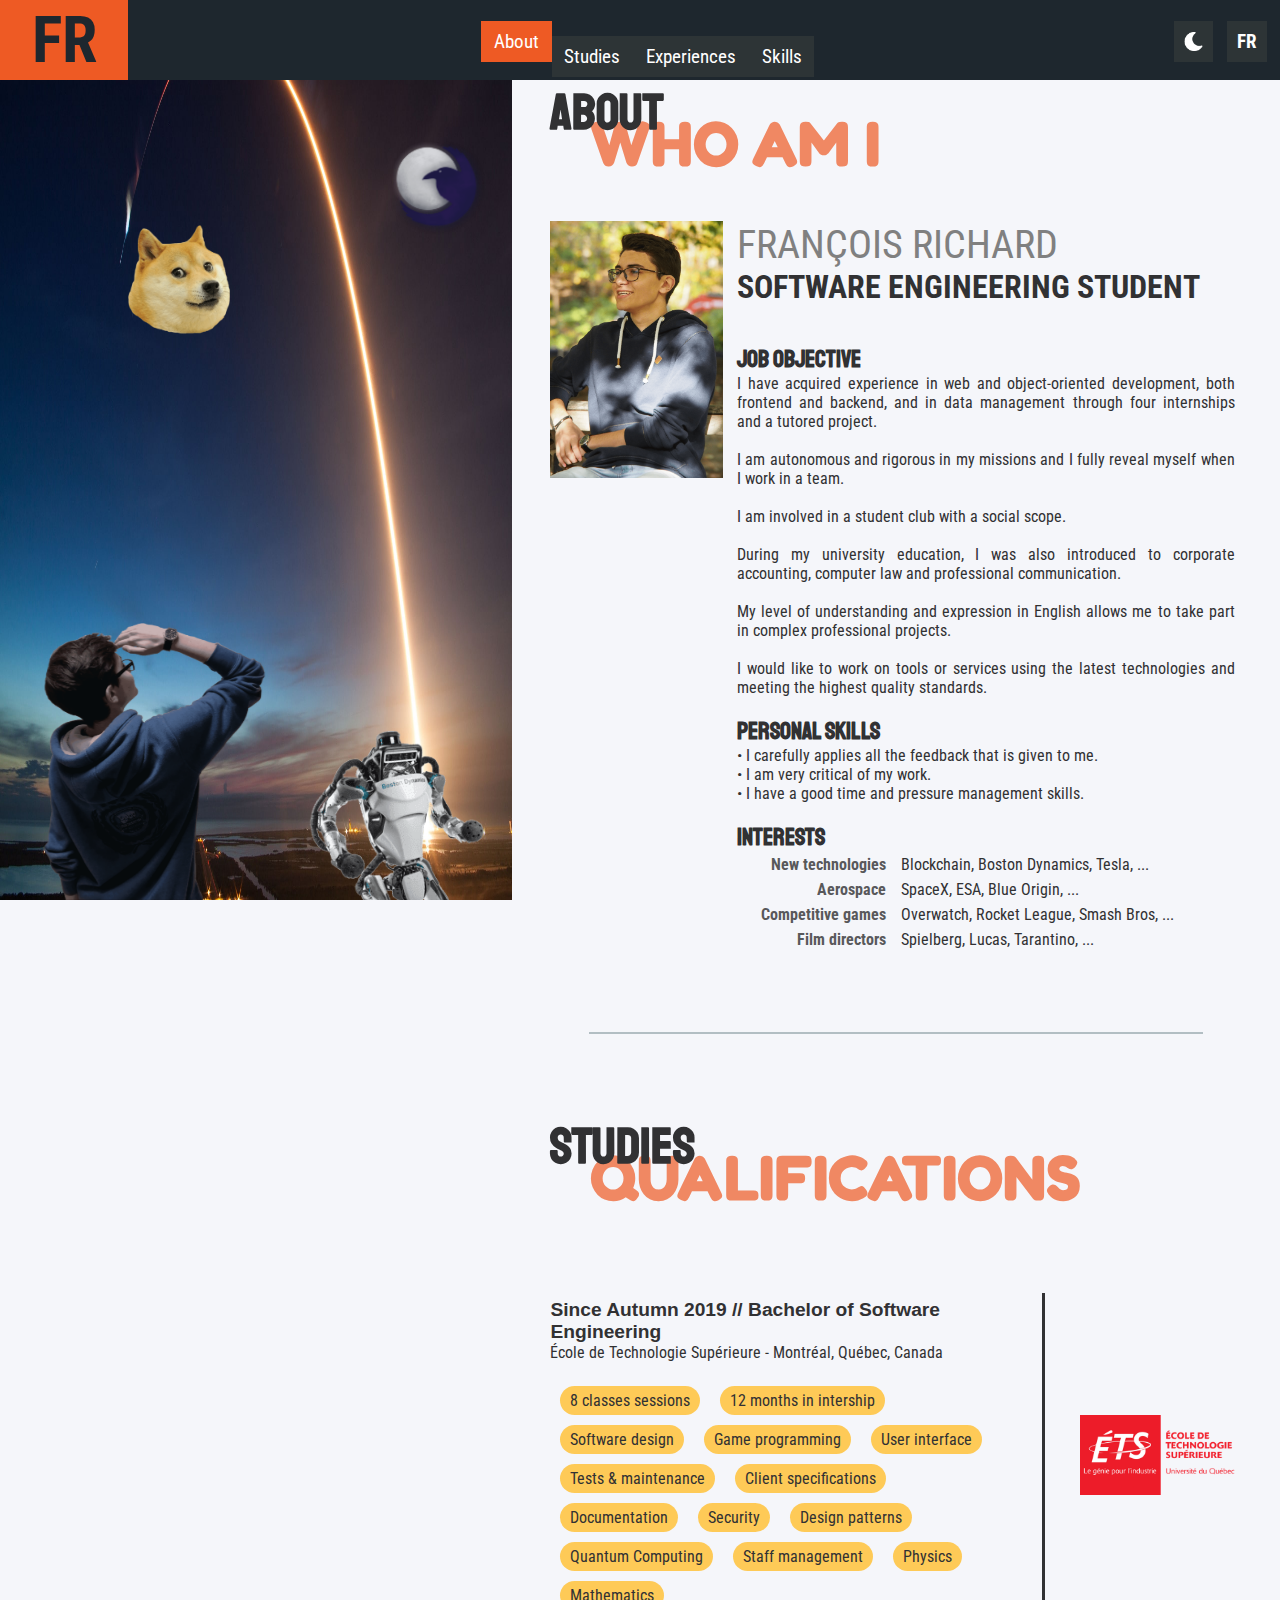
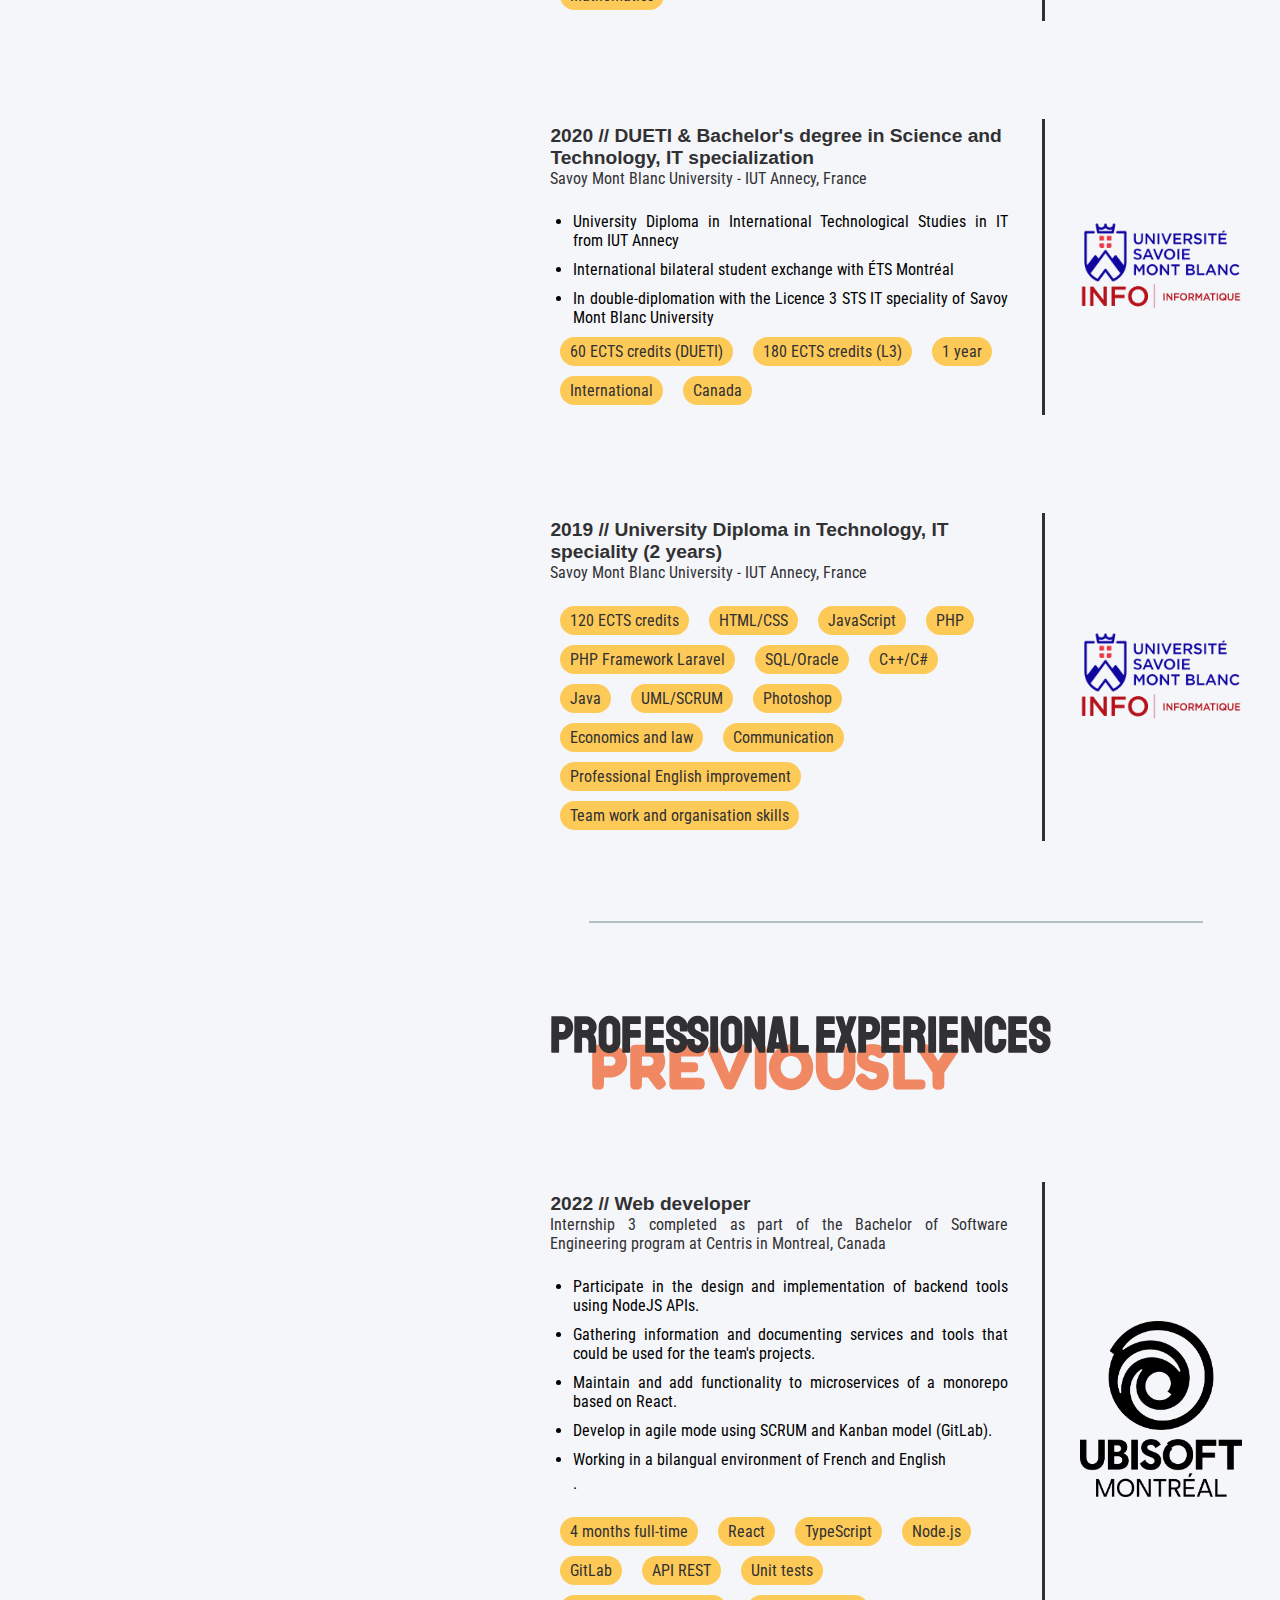
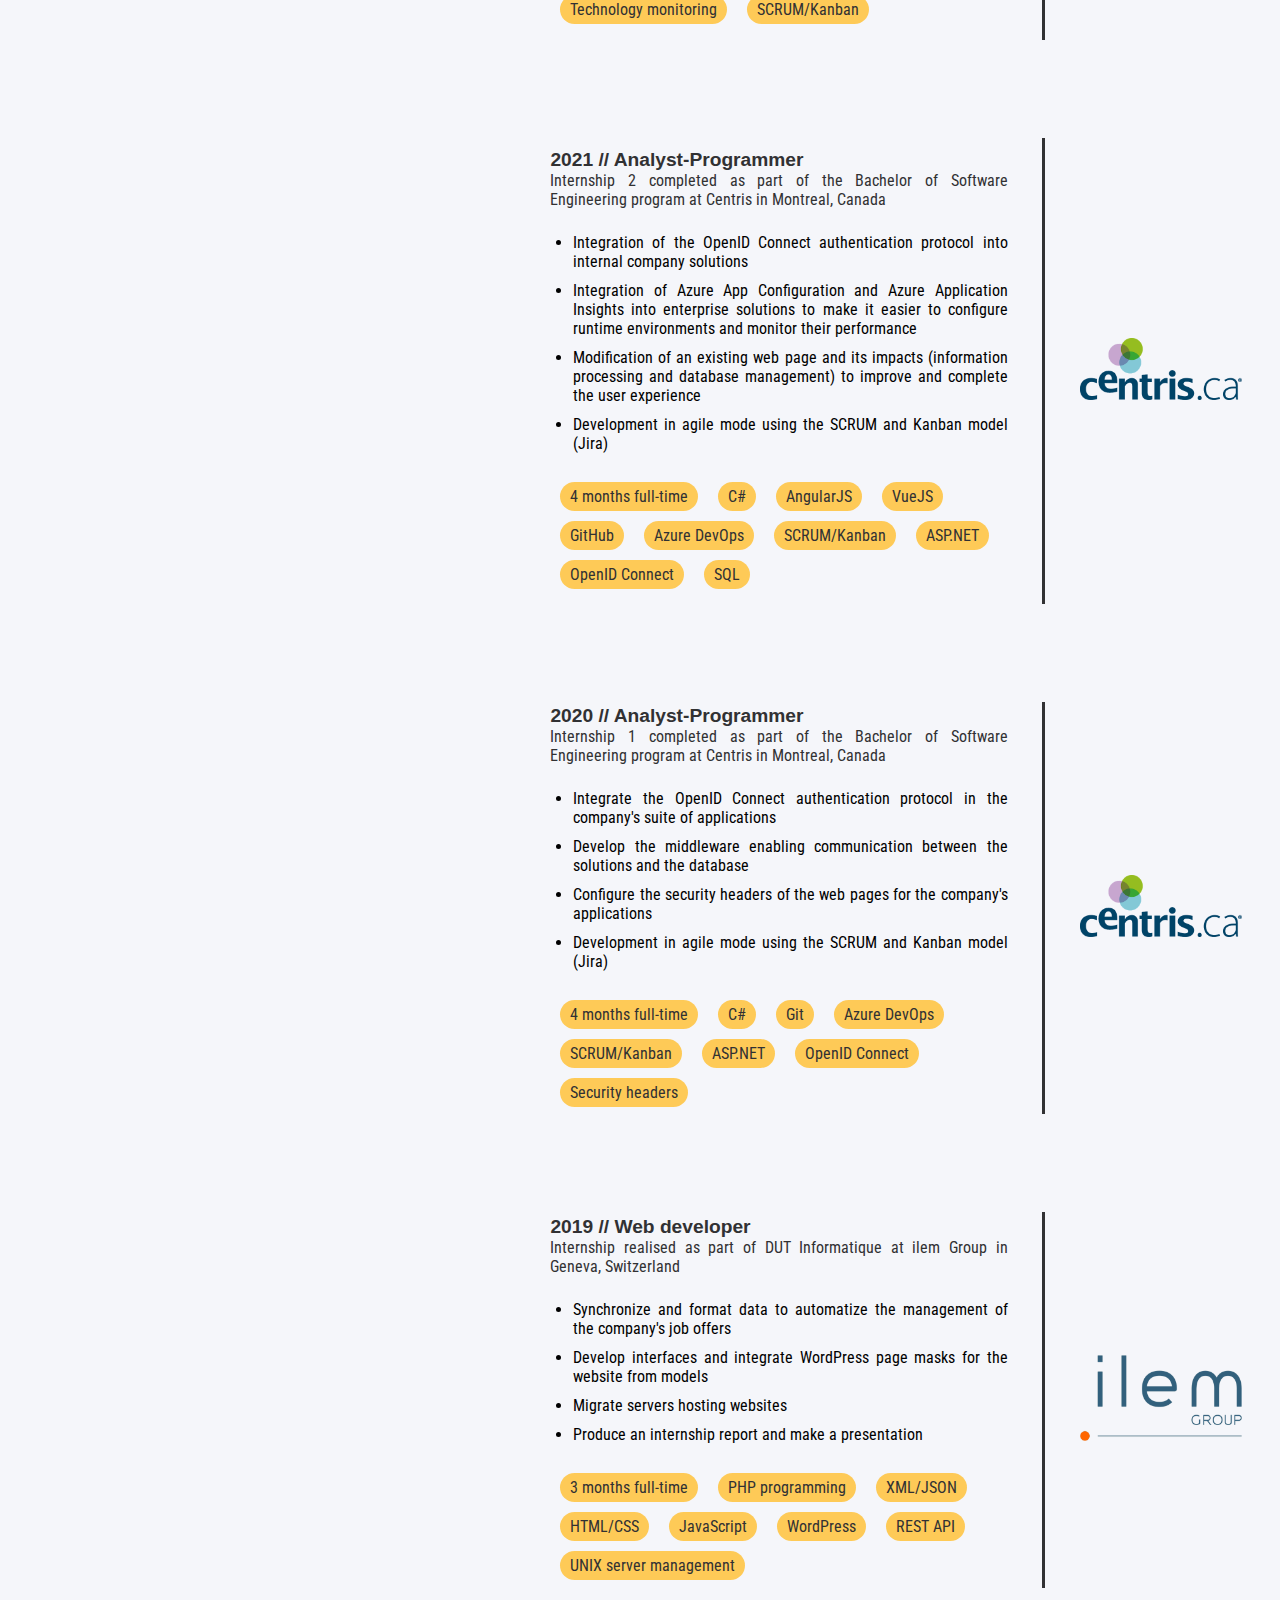
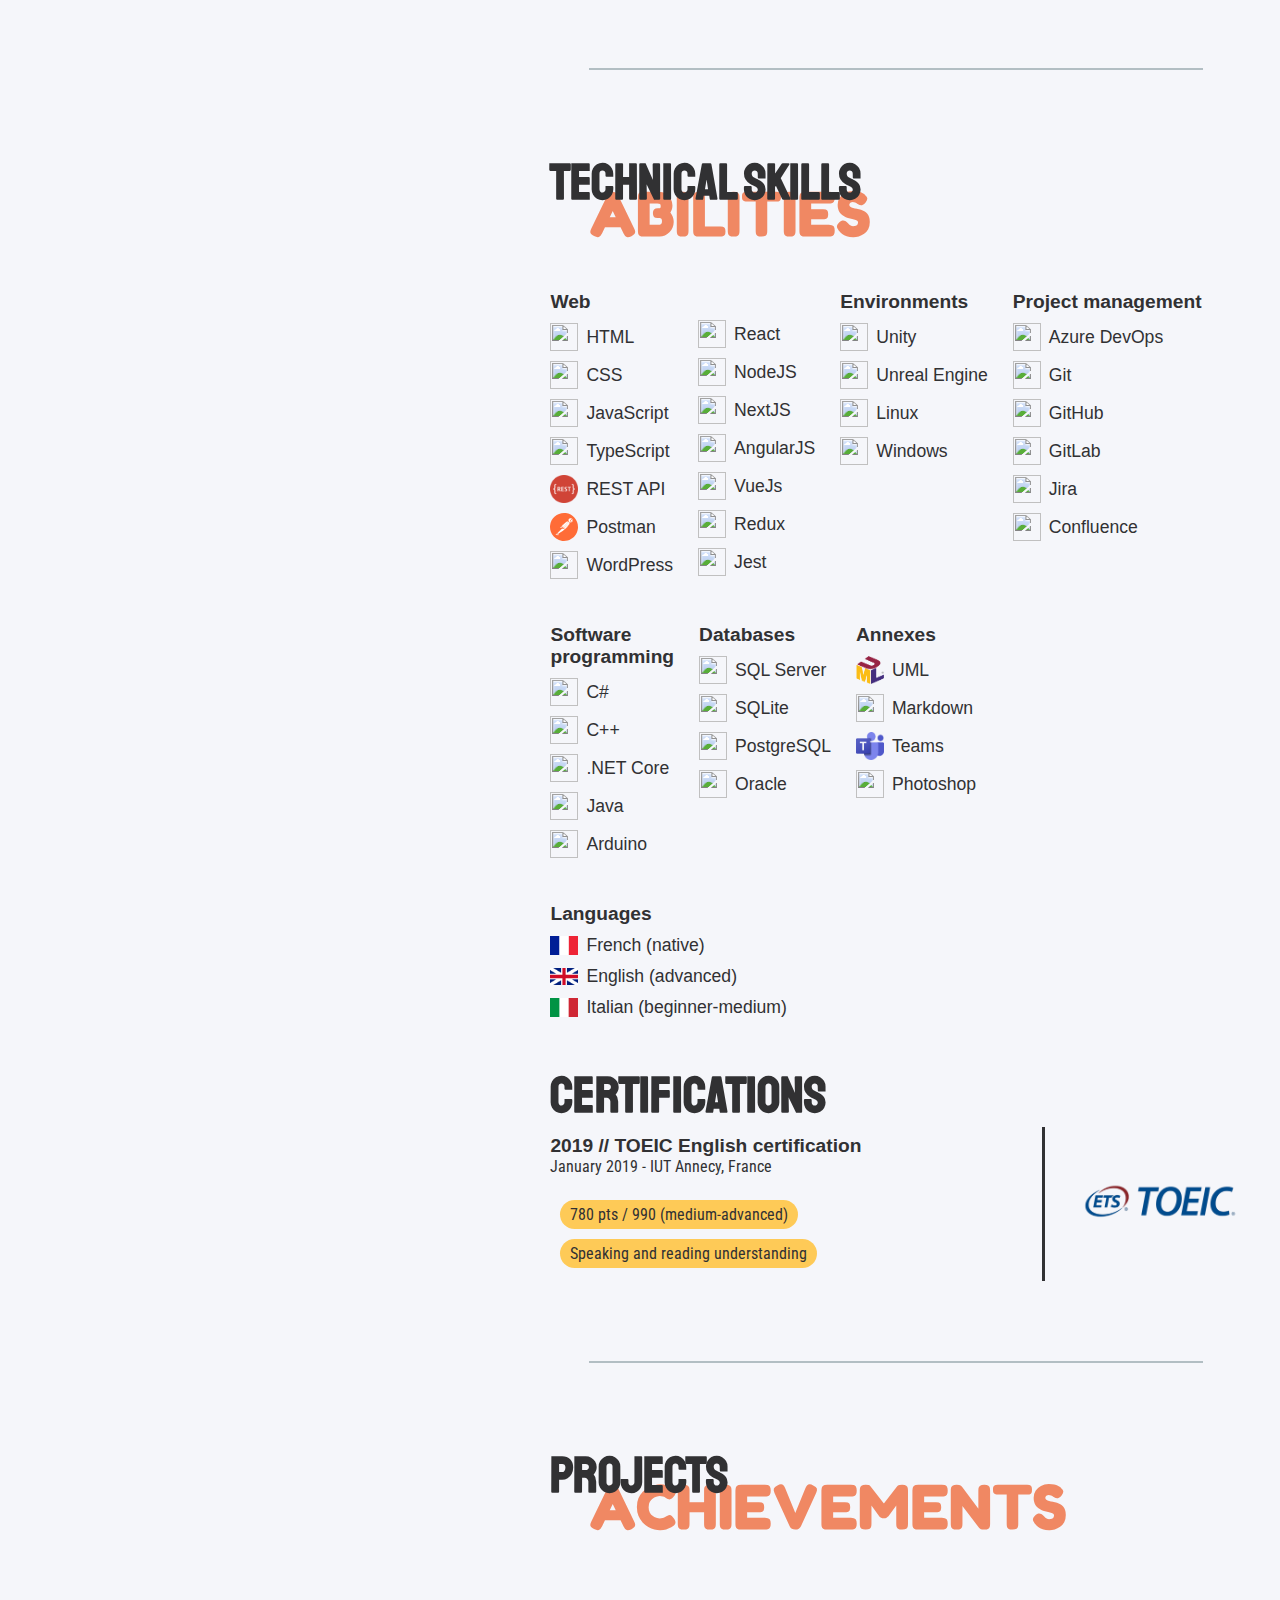
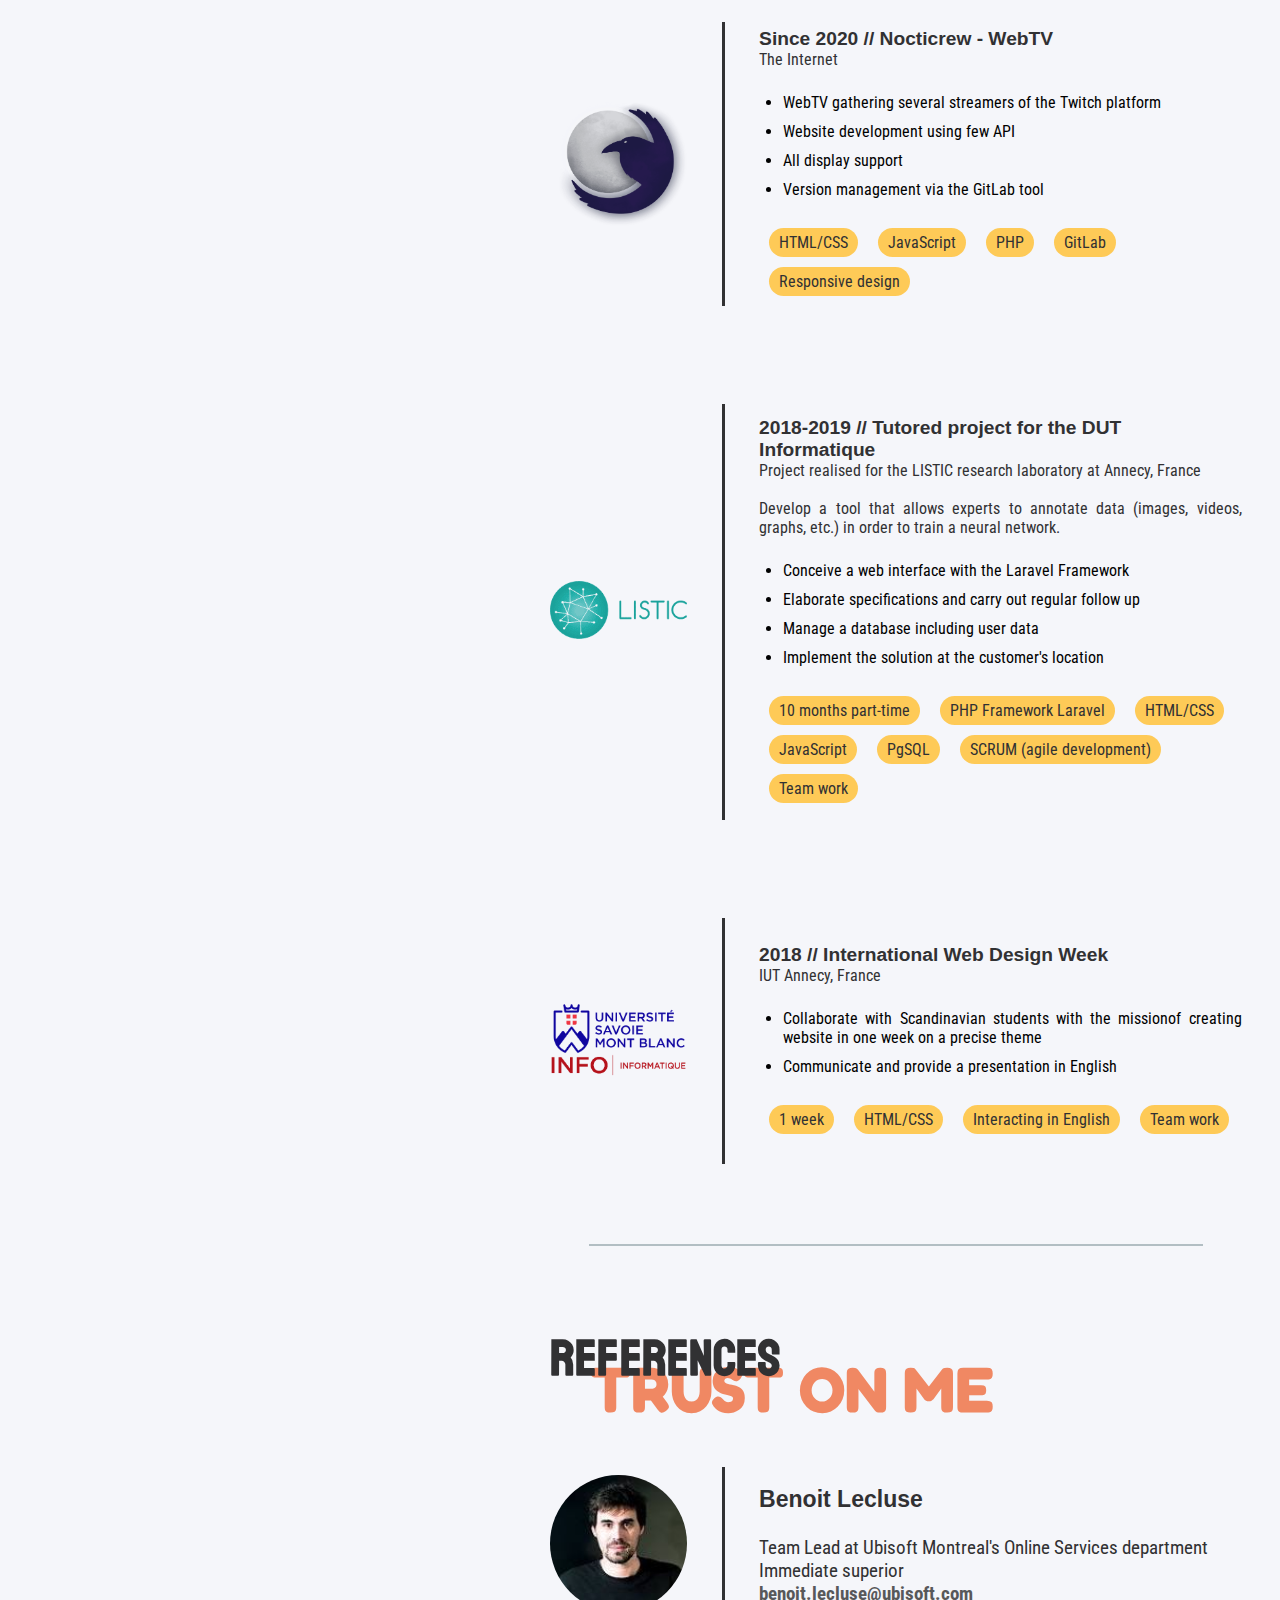
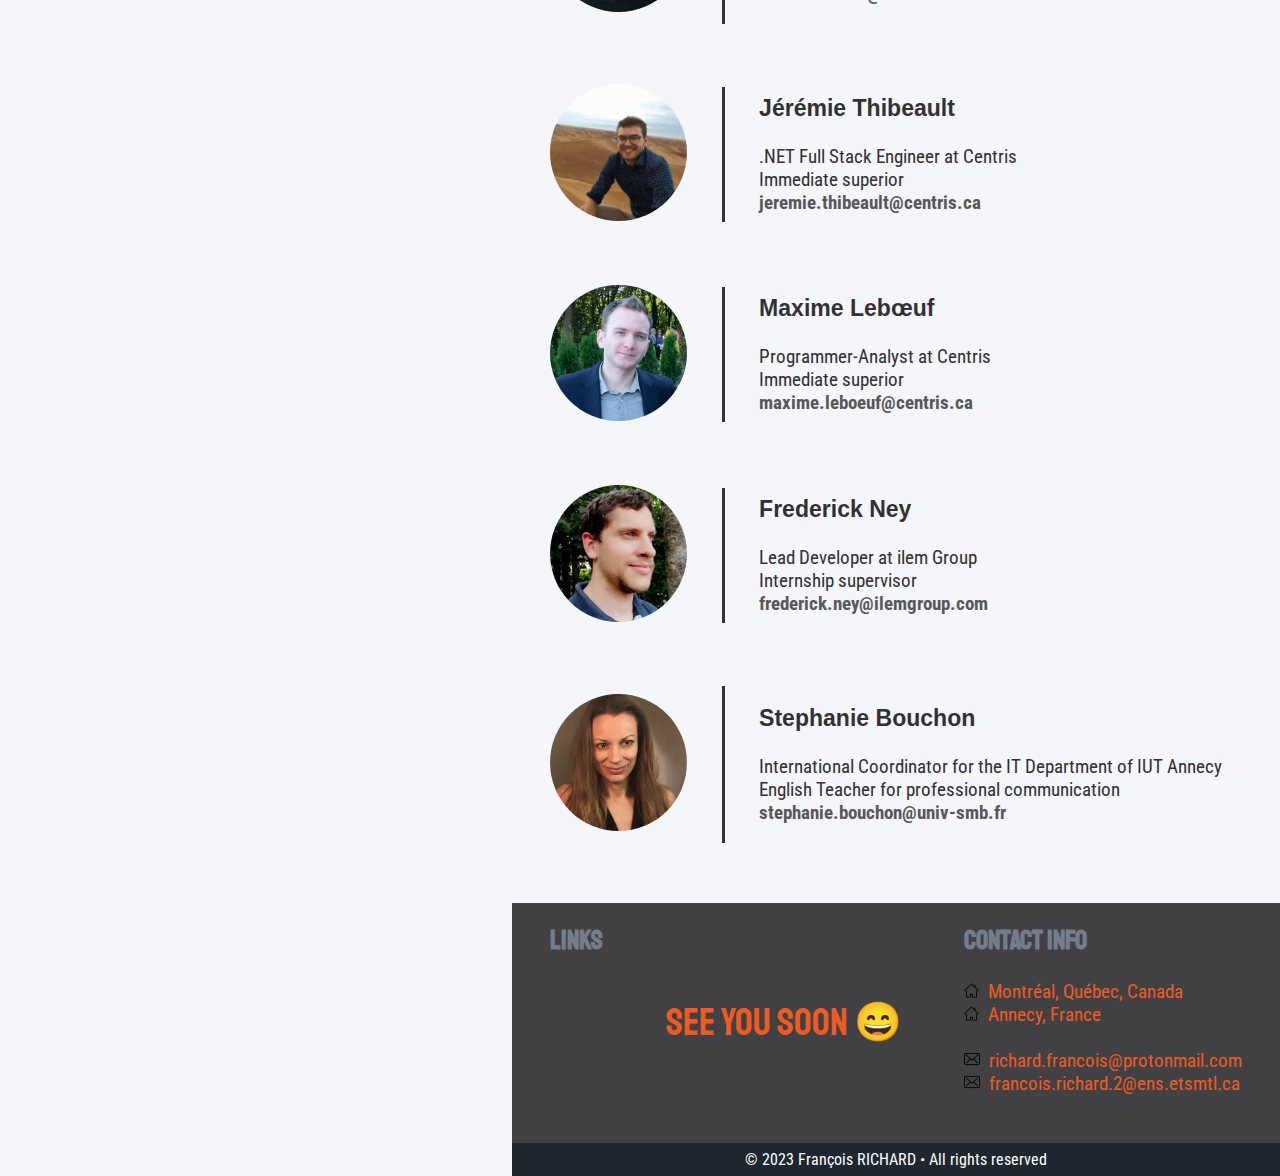
==== commit 8e8dad59: "Merge branch 'develop' of https://github.com/FrancoisRchrd/portfolio into develop" ====
--- a/en/index.html
+++ b/en/index.html
@@ -102,9 +102,7 @@
 						<br><br>
 						My level of understanding and expression in English allows me to take part in complex professional projects.
 						<br><br>
-						I would like to work on tools or services using the latest technologies and meeting the highest quality standards. 
-						<br><br>
-						Translated with www.DeepL.com/Translator (free version)
+						I would like to work on tools or services using the latest technologies and meeting the highest quality standards.
 					</p>
 					<br>
 
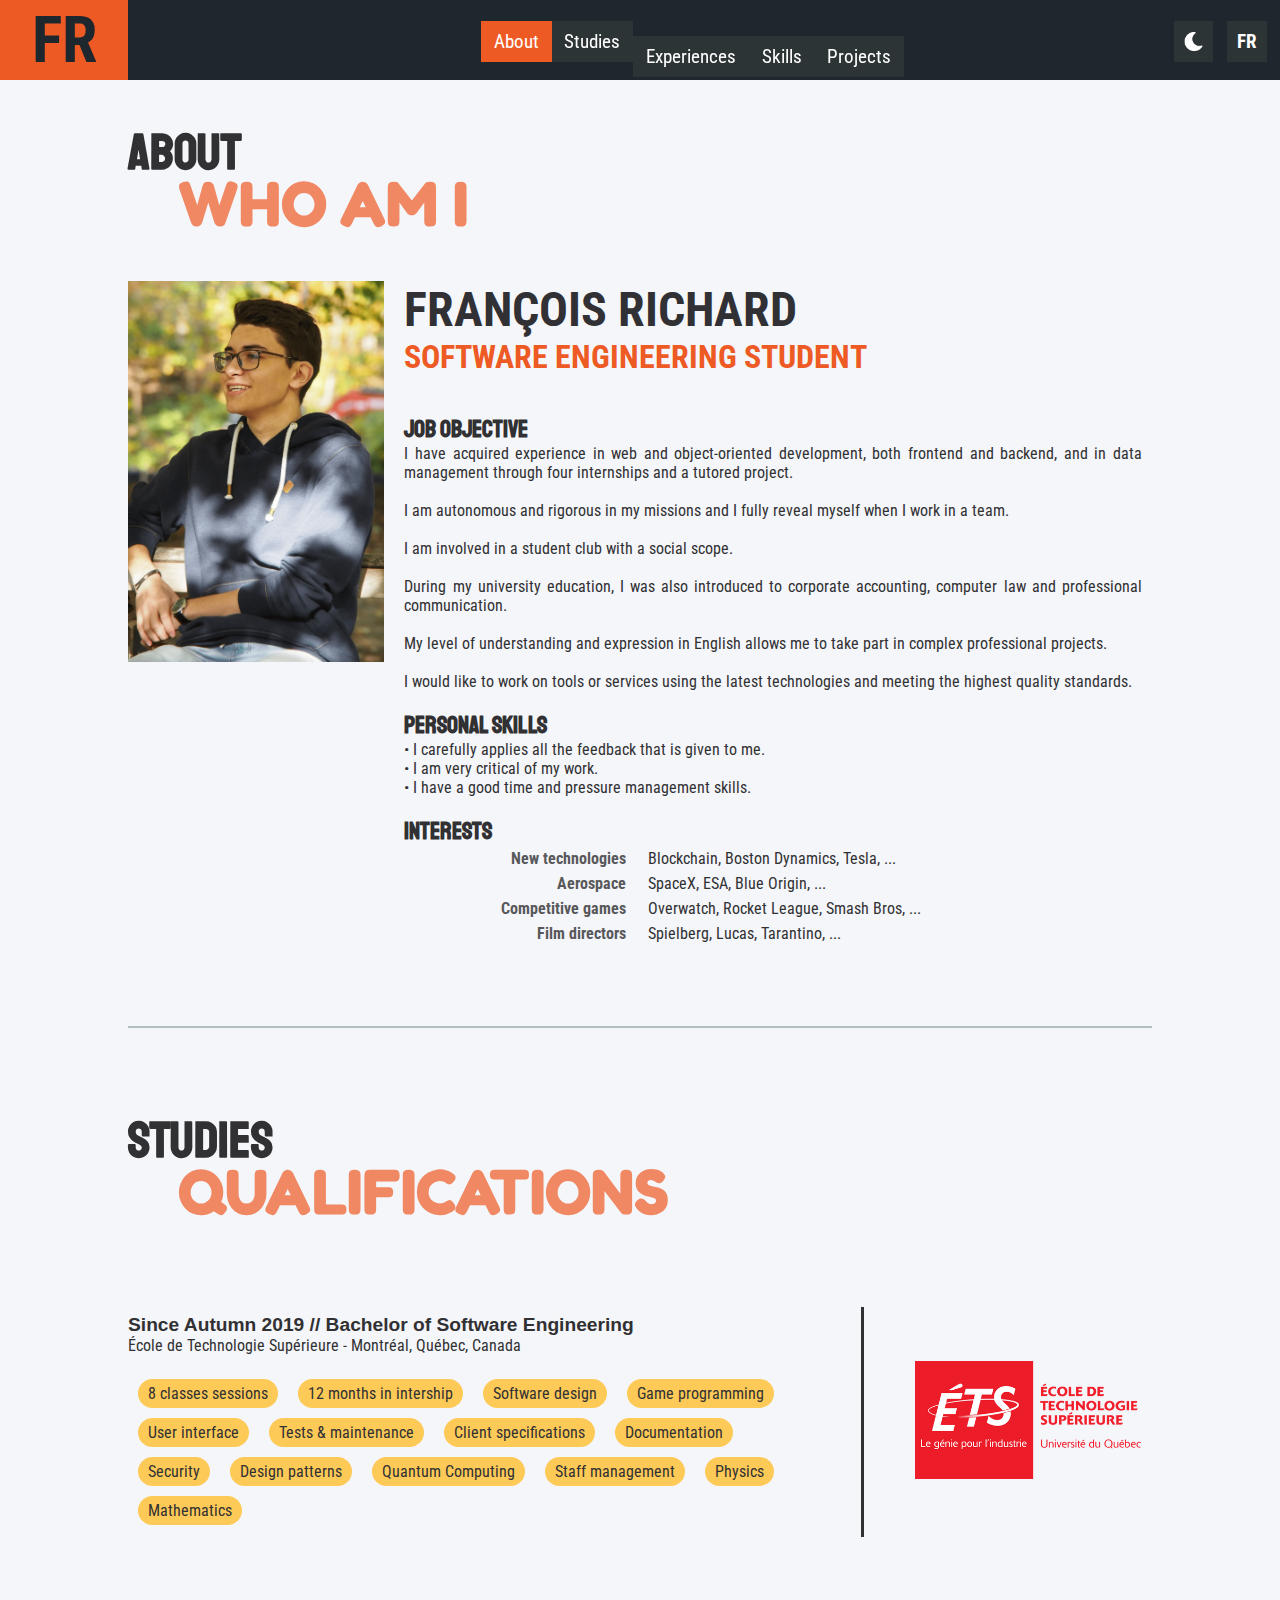
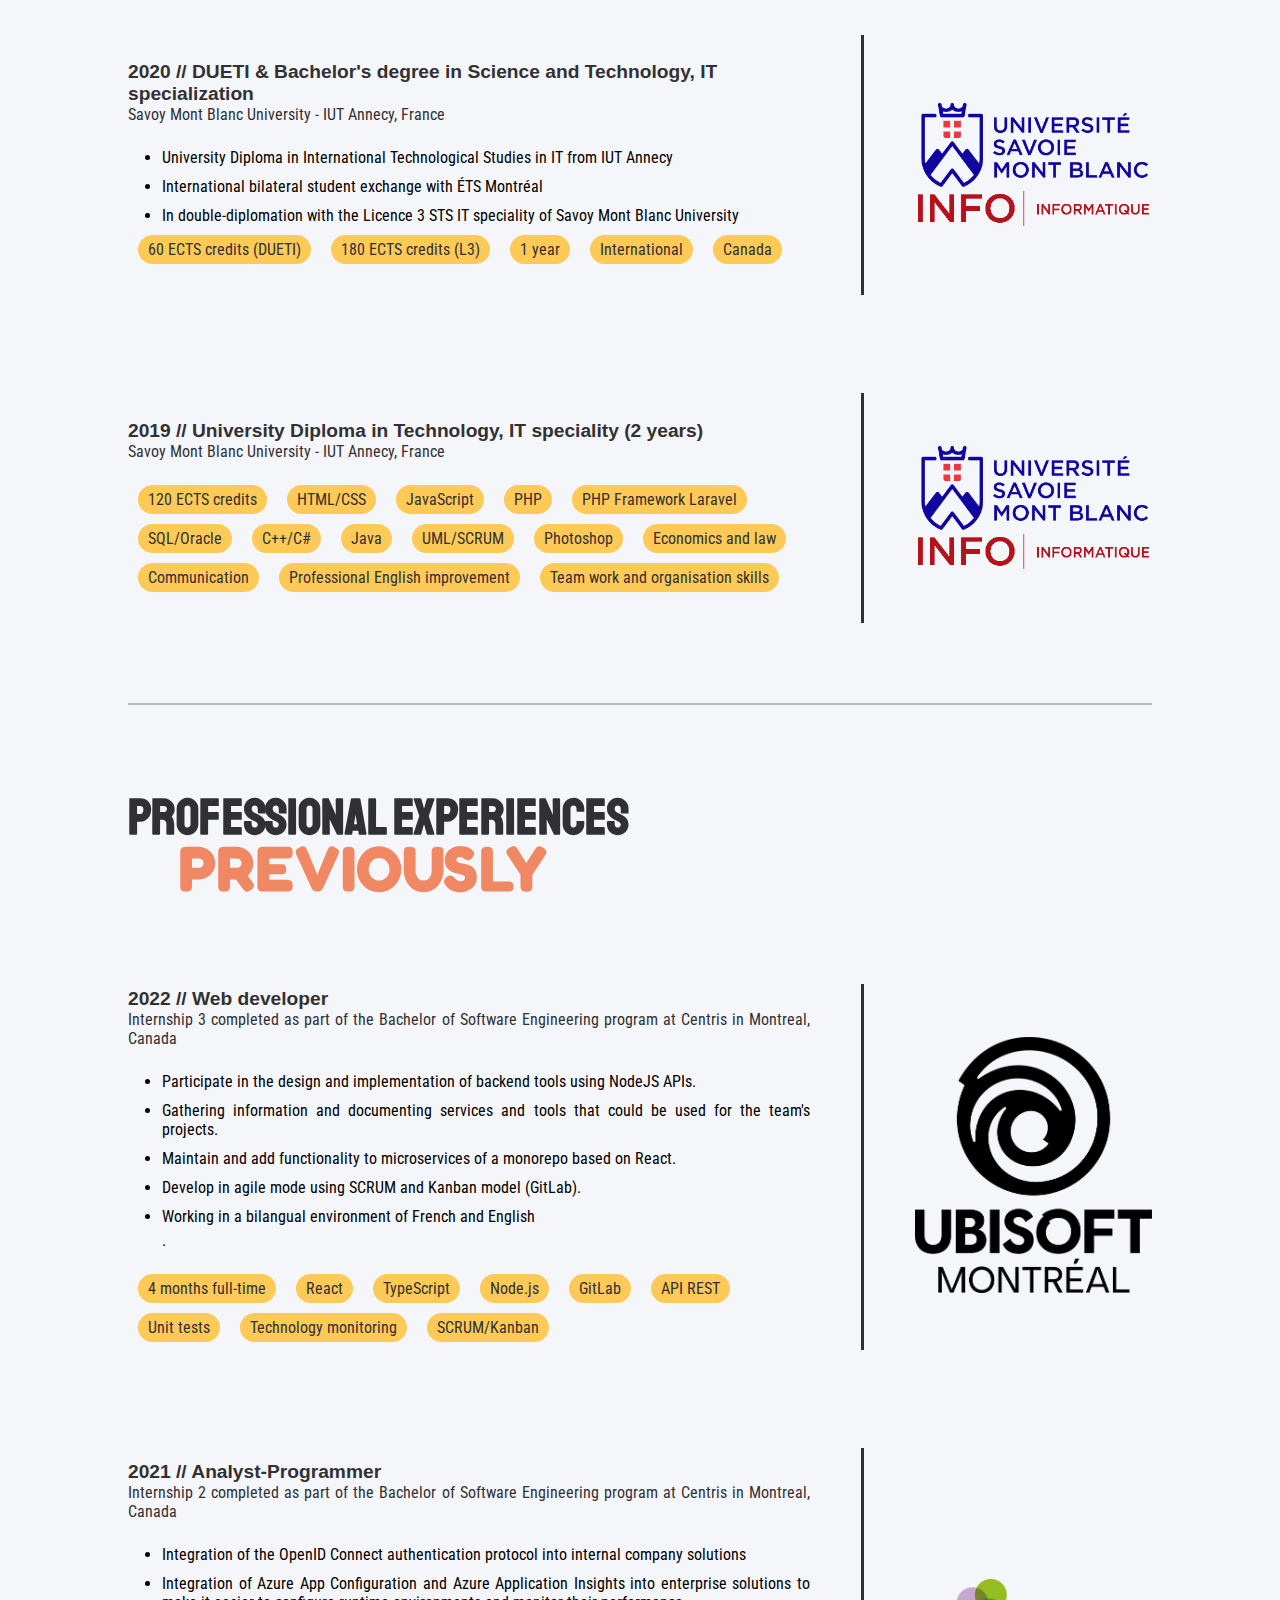
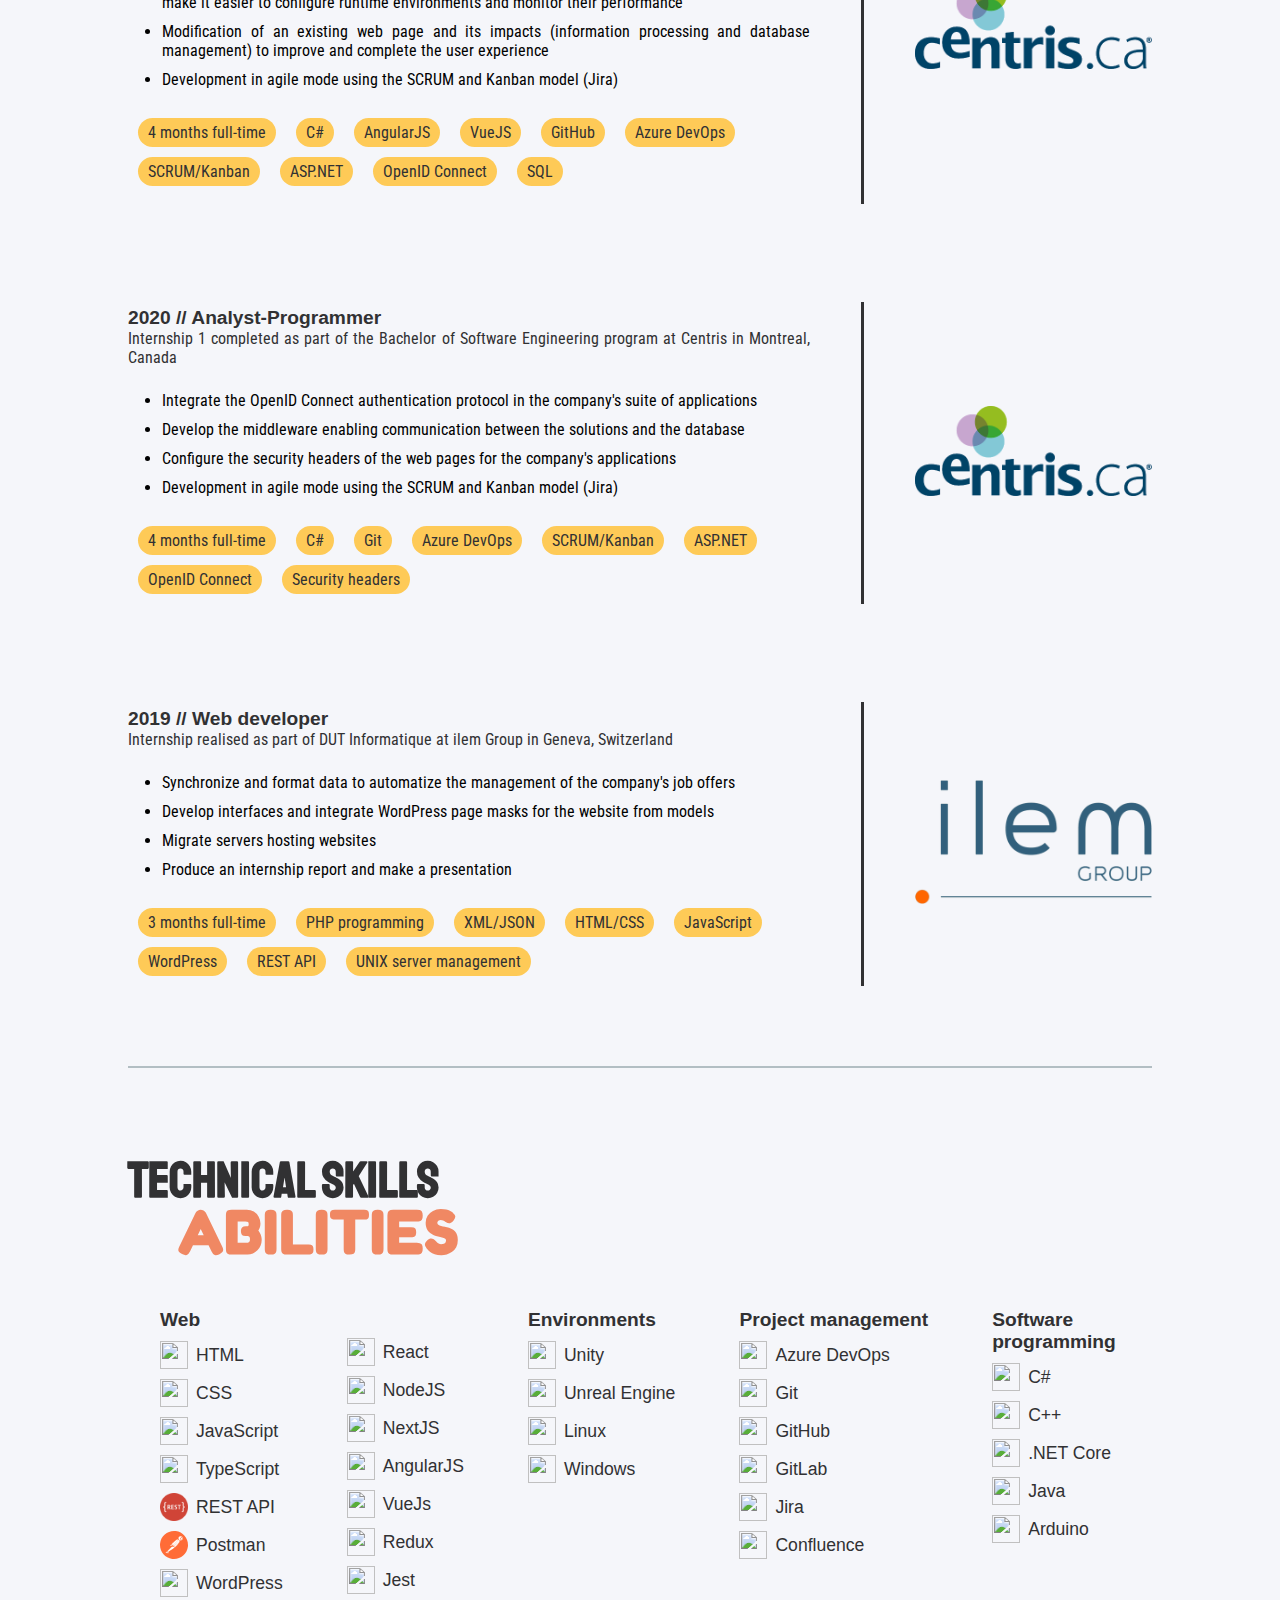
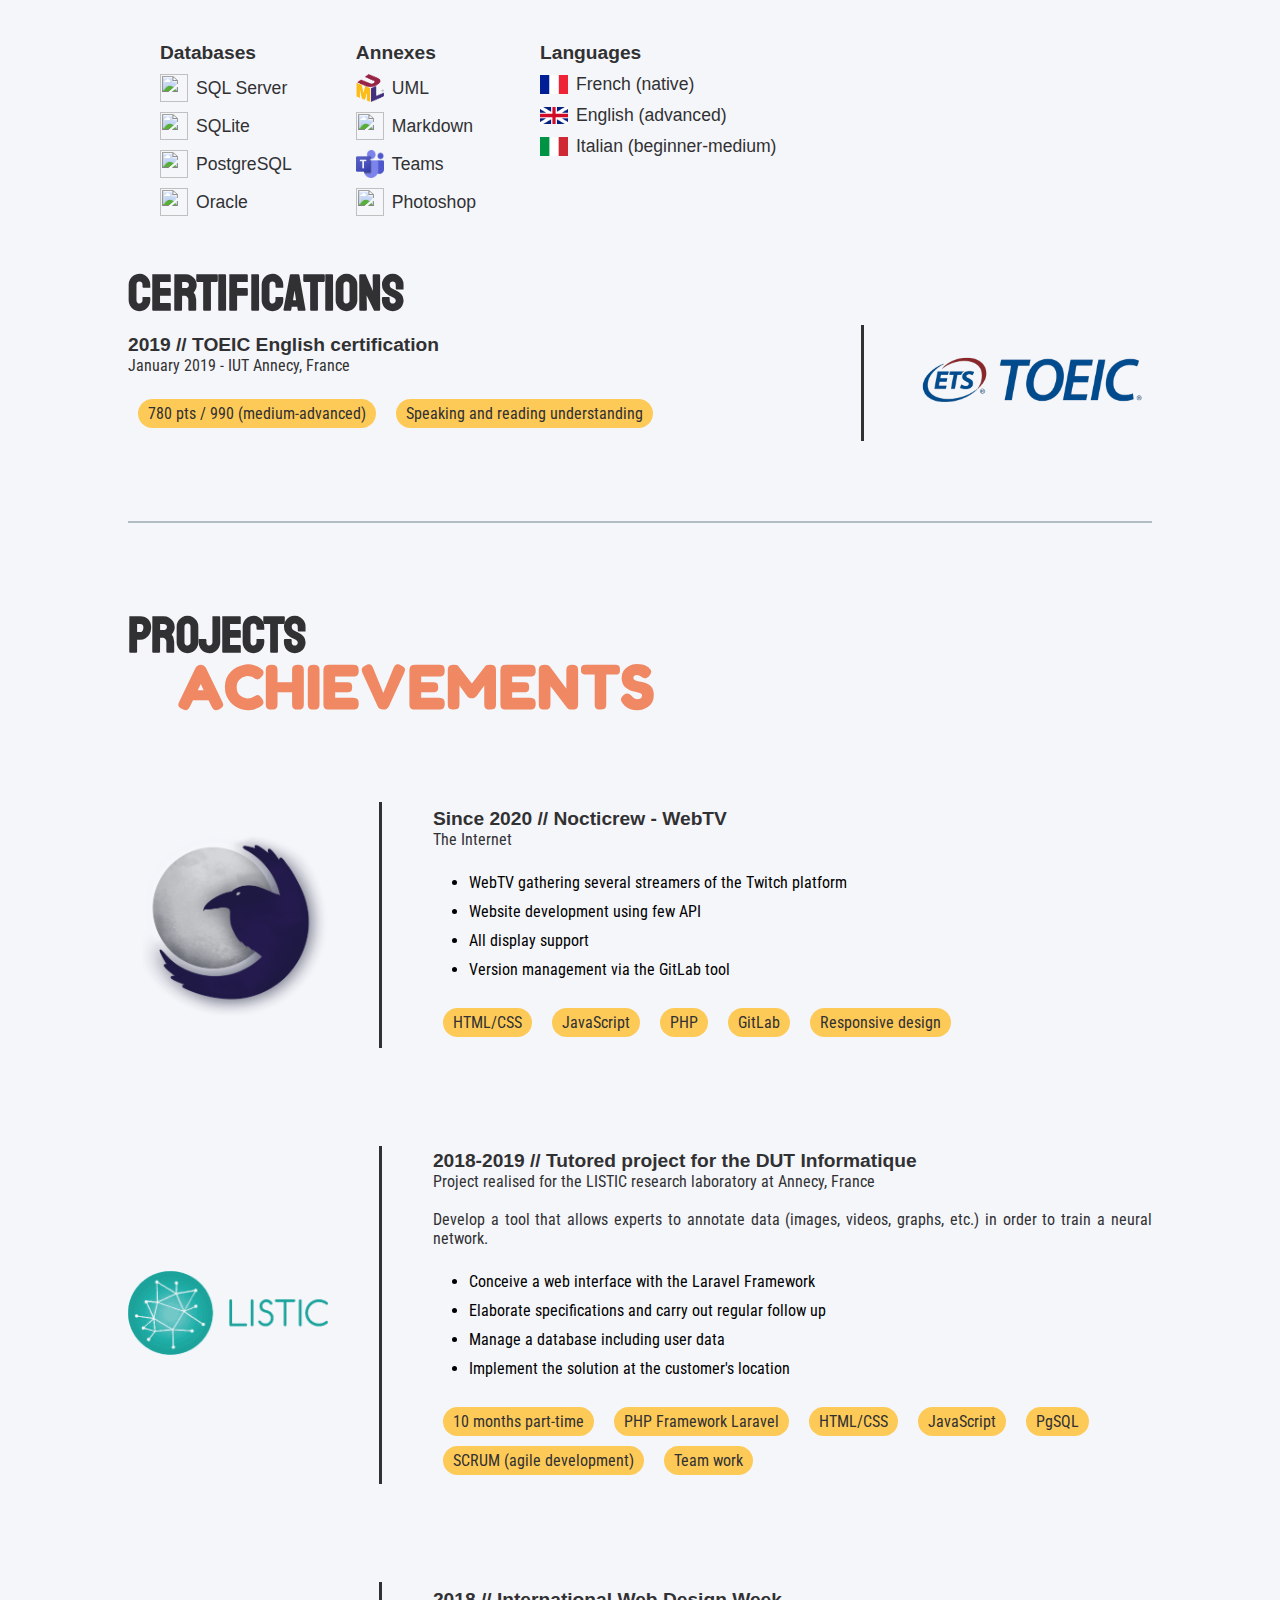
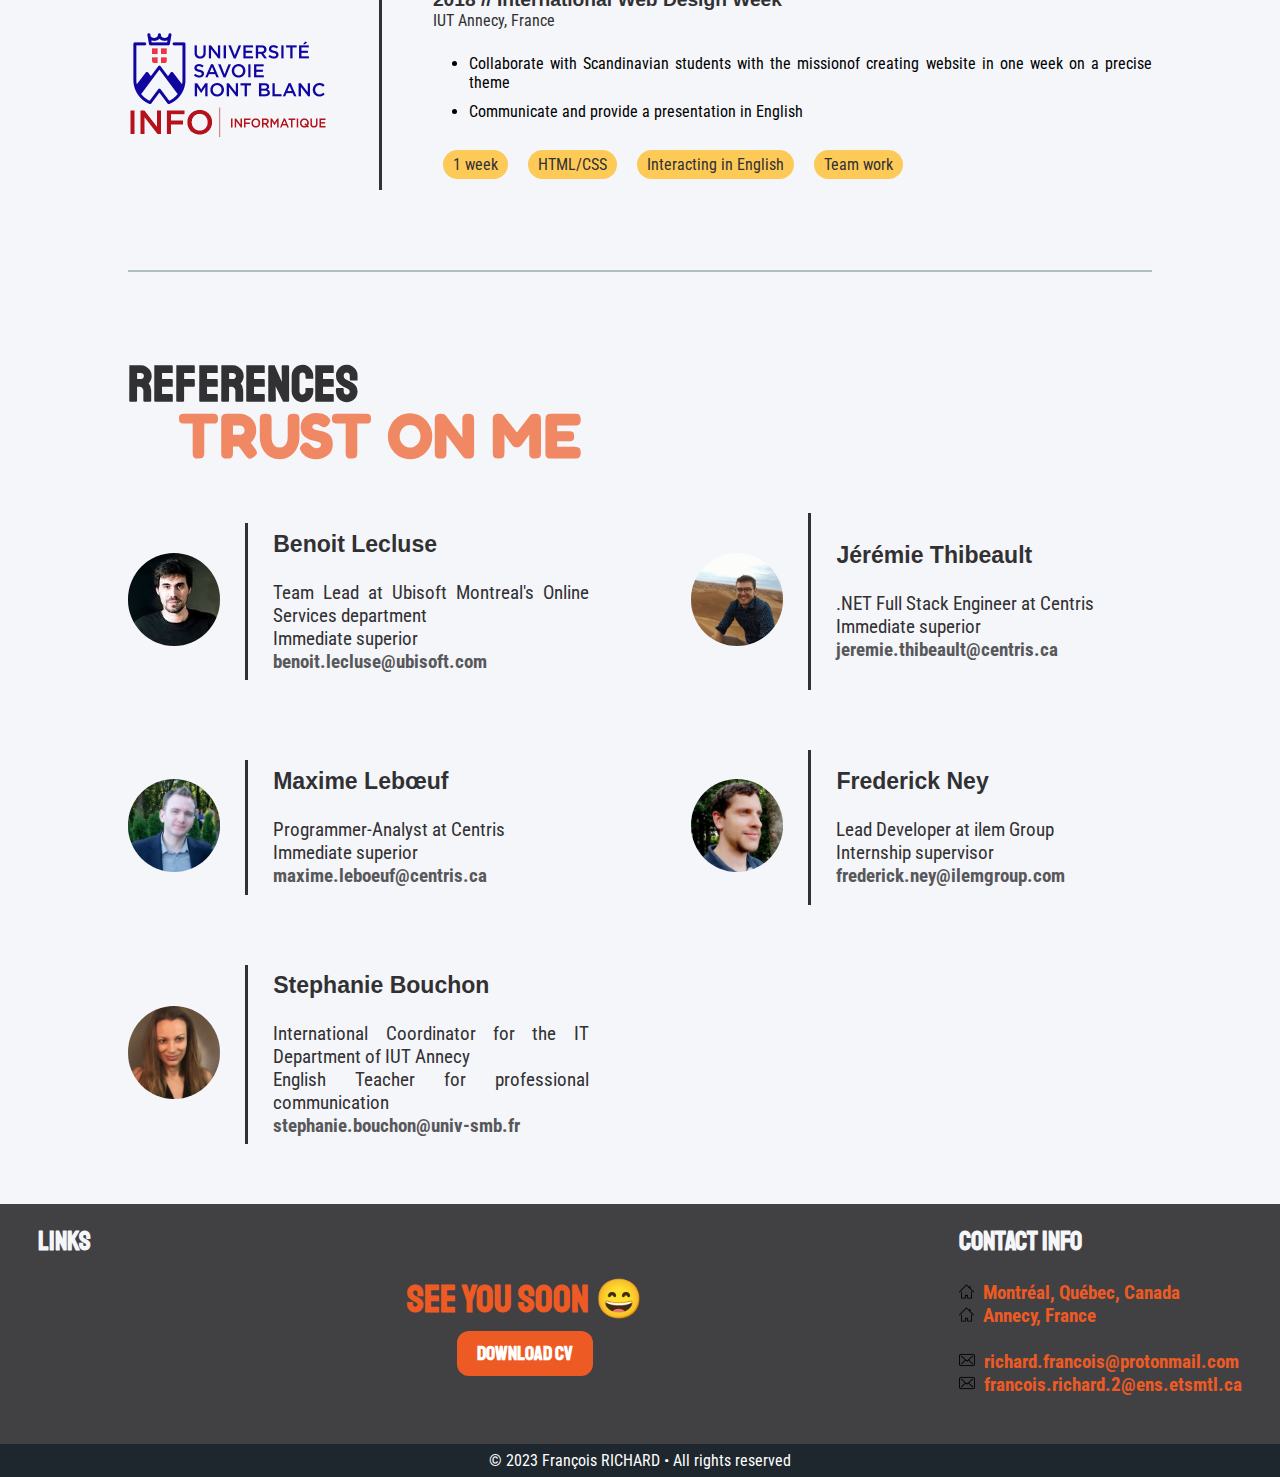
==== commit 6364d95b: "Update UI and remove overlay section" ====
--- a/en/index.html
+++ b/en/index.html
@@ -731,78 +731,80 @@
 		<div class="part" id="referencesPart">
 			<h2 class="name-content">REFERENCES</h2>
 			<h3 class="name-content-bis">TRUST ON ME</h3>
-		<!-- LECLUSE -->
-			<div class="paragraph">
-				<a target="_blank" href="https://www.linkedin.com/in/benoitlecluse/" class="para-img references-img" rel="noopener noreferrer"><img src="../data/benoit_lecluse.jpg" alt="M.Lecluse photo & Linkedin link" title="To Linkedin"></a>
-				<div class="para-bar"></div>
-				<div class="para-content references-content">
-					<h4 class="para-title">Benoit Lecluse</h4>
-					<br>
-					<p>Team Lead at Ubisoft Montreal's Online Services department</p>	
-					<p>Immediate superior</p>
-					<p class="references-mail unselectable">benoit.lecluse@ubisoft.com</p>
-				</div>
-			</div>
-		<!-- THIBEAULT -->
-			<div class="paragraph">
-				<a target="_blank" href="https://www.linkedin.com/in/jeremiethibeault/" class="para-img references-img" rel="noopener noreferrer"><img src="../data/thibeault.png" alt="M.Thibeault photo & Linkedin link" title="To Linkedin"></a>
-				<div class="para-bar"></div>
-				<div class="para-content references-content">
-					<h4 class="para-title">Jérémie Thibeault</h4>
-					<br>
-					<p>.NET Full Stack Engineer at Centris</p>	
-					<p>Immediate superior</p>
-					<p class="references-mail unselectable">jeremie.thibeault@centris.ca</p>
-				</div>
-			</div>
-		<!-- LEBOEUF -->
-			<div class="paragraph">
-				<a target="_blank" href="https://www.linkedin.com/in/maximeleboeuf/" class="para-img references-img" rel="noopener noreferrer"><img src="../data/leboeuf.png" alt="M.Lebœuf photo & Linkedin link" title="To Linkedin"></a>
-				<div class="para-bar"></div>
-				<div class="para-content references-content">
-					<h4 class="para-title">Maxime Lebœuf</h4>
-					<br>
-					<p>Programmer-Analyst at Centris</p>	
-					<p>Immediate superior</p>
-					<p class="references-mail unselectable">maxime.leboeuf@centris.ca</p>
-				</div>
-			</div>
-		<!-- NEY -->
-			<div class="paragraph">
-				<a target="_blank" href="https://www.linkedin.com/in/frederick-ney/" class="para-img references-img" rel="noopener noreferrer"><img src="../data/ney.jpg" alt="M.Ney photo & Linkedin link" title="To Linkedin"></a>
-				<div class="para-bar"></div>
-				<div class="para-content references-content">
-					<h4 class="para-title">Frederick Ney</h4>
-					<br>
-					<p>Lead Developer at ilem Group</p>	
-					<p>Internship supervisor</p>
-					<p class="references-mail unselectable">frederick.ney@ilemgroup.com</p>
-				</div>
-			</div>
-		<!-- BOUCHON -->
-			<div class="paragraph">
-				<a target="_blank" href="https://www.linkedin.com/in/stephanie-bouchon-84988587/" class="para-img references-img" rel="noopener noreferrer"><img src="../data/bouchon.jpg" alt="Ms.Bouchon photo & Linkedin link" title="To Linkedin"></a>
-				<div class="para-bar"></div>
-				<div class="para-content references-content">
-					<h4 class="para-title">Stephanie Bouchon</h4>
-					<br>
-					<p>International Coordinator for the IT Department of IUT Annecy</p>	
-					<p>English Teacher for professional communication</p>
-					<p class="references-mail unselectable">stephanie.bouchon@univ-smb.fr</p>
-				</div>
-			</div>
-		<!-- DAMAS -->
-			<!-- <div class="paragraph">
-				<a target="_blank" href="https://www.linkedin.com/in/luc-damas-0b67731/" class="para-img references-img" rel="noopener noreferrer"><img src="../data/damas.jpg" alt="M.Damas photo & Linkedin link" title="To Linkedin"></a>
-				<div class="para-bar"></div>
-				<div class="para-content references-content">
-					<h4 class="para-title">Luc Damas</h4>
-					<br>
-					<p>Associate professor to IT Department at Savoy Mont Blanc University</p>
-					<p>Web technologies and design professor</p>
-					<p class="references-mail unselectable">luc.damas@univ-smb.fr</p>
-				</div>
-			</div> -->
+			<div class="references-items">
+			<!-- LECLUSE -->
+				<div class="paragraph reference-paraph">
+					<a target="_blank" href="https://www.linkedin.com/in/benoitlecluse/" class="para-img references-img" rel="noopener noreferrer"><img src="../data/benoit_lecluse.jpg" alt="M.Lecluse photo & Linkedin link" title="To Linkedin"></a>
+					<div class="para-bar"></div>
+					<div class="para-content references-content">
+						<h4 class="para-title">Benoit Lecluse</h4>
+						<br>
+						<p>Team Lead at Ubisoft Montreal's Online Services department</p>	
+						<p>Immediate superior</p>
+						<p class="references-mail unselectable">benoit.lecluse@ubisoft.com</p>
+					</div>
+				</div>
+			<!-- THIBEAULT -->
+				<div class="paragraph reference-paraph">
+					<a target="_blank" href="https://www.linkedin.com/in/jeremiethibeault/" class="para-img references-img" rel="noopener noreferrer"><img src="../data/thibeault.png" alt="M.Thibeault photo & Linkedin link" title="To Linkedin"></a>
+					<div class="para-bar"></div>
+					<div class="para-content references-content">
+						<h4 class="para-title">Jérémie Thibeault</h4>
+						<br>
+						<p>.NET Full Stack Engineer at Centris</p>	
+						<p>Immediate superior</p>
+						<p class="references-mail unselectable">jeremie.thibeault@centris.ca</p>
+					</div>
+				</div>
+			<!-- LEBOEUF -->
+				<div class="paragraph reference-paraph">
+					<a target="_blank" href="https://www.linkedin.com/in/maximeleboeuf/" class="para-img references-img" rel="noopener noreferrer"><img src="../data/leboeuf.png" alt="M.Lebœuf photo & Linkedin link" title="To Linkedin"></a>
+					<div class="para-bar"></div>
+					<div class="para-content references-content">
+						<h4 class="para-title">Maxime Lebœuf</h4>
+						<br>
+						<p>Programmer-Analyst at Centris</p>	
+						<p>Immediate superior</p>
+						<p class="references-mail unselectable">maxime.leboeuf@centris.ca</p>
+					</div>
+				</div>
+			<!-- NEY -->
+				<div class="paragraph reference-paraph">
+					<a target="_blank" href="https://www.linkedin.com/in/frederick-ney/" class="para-img references-img" rel="noopener noreferrer"><img src="../data/ney.jpg" alt="M.Ney photo & Linkedin link" title="To Linkedin"></a>
+					<div class="para-bar"></div>
+					<div class="para-content references-content">
+						<h4 class="para-title">Frederick Ney</h4>
+						<br>
+						<p>Lead Developer at ilem Group</p>	
+						<p>Internship supervisor</p>
+						<p class="references-mail unselectable">frederick.ney@ilemgroup.com</p>
+					</div>
+				</div>
+			<!-- BOUCHON -->
+				<div class="paragraph reference-paraph">
+					<a target="_blank" href="https://www.linkedin.com/in/stephanie-bouchon-84988587/" class="para-img references-img" rel="noopener noreferrer"><img src="../data/bouchon.jpg" alt="Ms.Bouchon photo & Linkedin link" title="To Linkedin"></a>
+					<div class="para-bar"></div>
+					<div class="para-content references-content">
+						<h4 class="para-title">Stephanie Bouchon</h4>
+						<br>
+						<p>International Coordinator for the IT Department of IUT Annecy</p>	
+						<p>English Teacher for professional communication</p>
+						<p class="references-mail unselectable">stephanie.bouchon@univ-smb.fr</p>
+					</div>
+				</div>
+			<!-- DAMAS -->
+				<!-- <div class="paragraph reference-paraph">
+					<a target="_blank" href="https://www.linkedin.com/in/luc-damas-0b67731/" class="para-img references-img" rel="noopener noreferrer"><img src="../data/damas.jpg" alt="M.Damas photo & Linkedin link" title="To Linkedin"></a>
+					<div class="para-bar"></div>
+					<div class="para-content references-content">
+						<h4 class="para-title">Luc Damas</h4>
+						<br>
+						<p>Associate professor to IT Department at Savoy Mont Blanc University</p>
+						<p>Web technologies and design professor</p>
+						<p class="references-mail unselectable">luc.damas@univ-smb.fr</p>
+					</div>
+				</div> -->
+			</div>
 		</div>
 
 	<!-- FOOTER -->
@@ -810,10 +812,15 @@
 			<div id="links">
 				<h4 id="links_title">LINKS</h4>
 				<a href="https://www.linkedin.com/in/francois-richard/" target="_blank" class="social" id="linkedin" rel="noopener noreferrer"><img src="../data/linkedin.png" alt="Linkedin link" title="To Linkedin"></a>
+				<a href="https://github.com/FrancoisRchrd" target="_blank" class="social" id="github" rel="noopener noreferrer"><img src="https://cdn.jsdelivr.net/gh/devicons/devicon/icons/github/github-original.svg" alt="GitHub" title="GitHub"></a>
 				<!-- <a href="https://twitter.com/smfosdihfsdfusdhdfli" target="_blank" class="social" id="twitter" rel="noopener noreferrer"><img src="../data/twitter.png" alt="Twitter link" title="To Twitter"></a>	  -->
 			</div>
 			<div id="soon">
-				<p>SEE YOU SOON 😄</p>
+				<p>
+					<span>SEE YOU SOON 😄</span>
+					<br>
+					<a class="btn-cv" href="../data/Francois_RICHARD_CV_CA-en.pdf" target="_blank" rel="noopener noreferrer">Download CV</a>
+				</p>
 			</div>
 			<div id="coord">
 				<h4 id="coord_title">CONTACT INFO</h4>
--- a/css/style.css
+++ b/css/style.css
@@ -204,10 +204,11 @@
 
 /*OVERLAY*/
 	.overlay{
+		display: none;
 		order: 1;
 		top: 80px;
 		left: 0px;
-		width: 40vw;
+		width: 0;
 		height: 100vh;
 	}
 	.overlay>img{
@@ -255,11 +256,12 @@
 	.content{
 		order: 2;
 		position: relative;
-		width: 60vw;
+		width: 100vw;
 		height: 100vh;
+		padding: 0;
 	}
 	.part{
-		width: 90%;
+		width: 80%;
 		margin: auto;
 		z-index: 10;
 	}
@@ -274,7 +276,7 @@
 	.name-content-bis{
 		position: relative;
 		width: 70%;
-		margin: -40px 0px 40px 40px;
+		margin: -20px 0px 40px 50px;
 		font-family: 'Fredoka One', sans-serif;
 		font-size: 4em;
 		color: #ee5a24;
@@ -285,7 +287,7 @@
 
 /*ABOUT*/
 	#about, #a-propos{ 
-		padding-top: 80px; 
+		padding-top: 120px; 
 		text-align: justify;
 		font-size: 1em;
 	}
@@ -299,10 +301,12 @@
 		height: auto;
 	}
 	.about_name{
-		color: grey;
-		font-size: 2.5em;
+		color: #313135;
+		font-weight: bolder;
+		font-size: 3em;
 	}
 	.about_function{
+		color: #ee5a24;
 		font-size: 2em;
 		text-align: left;
 	}
@@ -437,7 +441,8 @@
 	}
 	.skills-category{
 		display: inline-block;
-		margin-right: 25px;
+		margin-right: 2.5vw;
+		margin-left: 2.5vw;
 		margin-bottom: 35px;
 	}
 	.skills-item{
@@ -532,6 +537,15 @@
 
 
 /*REFERENCES*/
+	.references-items{
+		display: flex;
+		flex-wrap: wrap;
+		justify-content: space-between;
+	}
+    .reference-paraph{
+		width: 45%;
+		font-size: 1em;
+	}
 	.references-img{ width: 20%; }
 	.references-img>img{
 		border-radius: 90%;
@@ -571,7 +585,7 @@
 		-o-transition: 1.5s ease;
 		transition: 1.5s ease;
 	}
-	.social>img{
+	.social>img, .social>i{
 		width: 100%;
 		height: 100%;
 	}
@@ -580,14 +594,29 @@
 	#coord_title, #links_title{
 		font-size: 1.4em;
 		font-family: 'Staatliches', sans-serif; 
-		color: #747d8c !important; 
-	}
-	#coord>p,#soon>p{ color: #ee5a24 !important; }
-	#soon{ height: auto; }
+		color: #f5f6fa !important; 
+	}
+	#coord>p,#soon>p, #soon>p>span{ color: #ee5a24 !important; font-weight: 700;}
+	#soon{ height: auto; align-items: center; }
 	#soon>p{
 		text-align: center;
 		font-family: 'Staatliches', sans-serif;
 		font-size: 2em;
+	}
+	.btn-cv {
+		-webkit-border-radius: 12;
+		-moz-border-radius: 12;
+		border-radius: 12px;
+		color: #ffffff;
+		font-size: 20px;
+		background: #ee5a24;
+		padding: 10px 20px 10px 20px;
+		margin: auto;
+		text-decoration: none;
+	}
+	.btn-cv:hover {
+		background: #bb461c;
+		text-decoration: none;
 	}
 	#copyright{
 		position: relative;
@@ -720,6 +749,11 @@
 	}
 	#annotateME_demo>source{ width: 100%; }
 	/* FIN PROJECTS */
+
+	.reference-paraph{
+		width: 100%;
+		font-size: 1em;
+	}
 }
 
 @media screen and (max-width: 768px) {
@@ -730,9 +764,8 @@
 
 	.name-content{ font-size: 3em; }
 	.name-content-bis{
-		margin: -30px 0px 40px 20px;
+		margin: -10px 0px 20px 20px;
 		font-size: 2.5em;
-		opacity: 0.5;	
 	}
 
 	/* ABOUT */
@@ -818,9 +851,8 @@
 @media only screen and (max-width: 380px) {
 	.name-content{ font-size: 2.3em; }
 	.name-content-bis{
-		margin: -20px 0px 40px 0px;
-		font-size: 1.8em;
-		opacity: 0.5;	
+		margin: -10px 0px 10px 30px;
+		font-size: 1.8em;	
 	}
 	#coord{ font-size: 0.6em; }
 }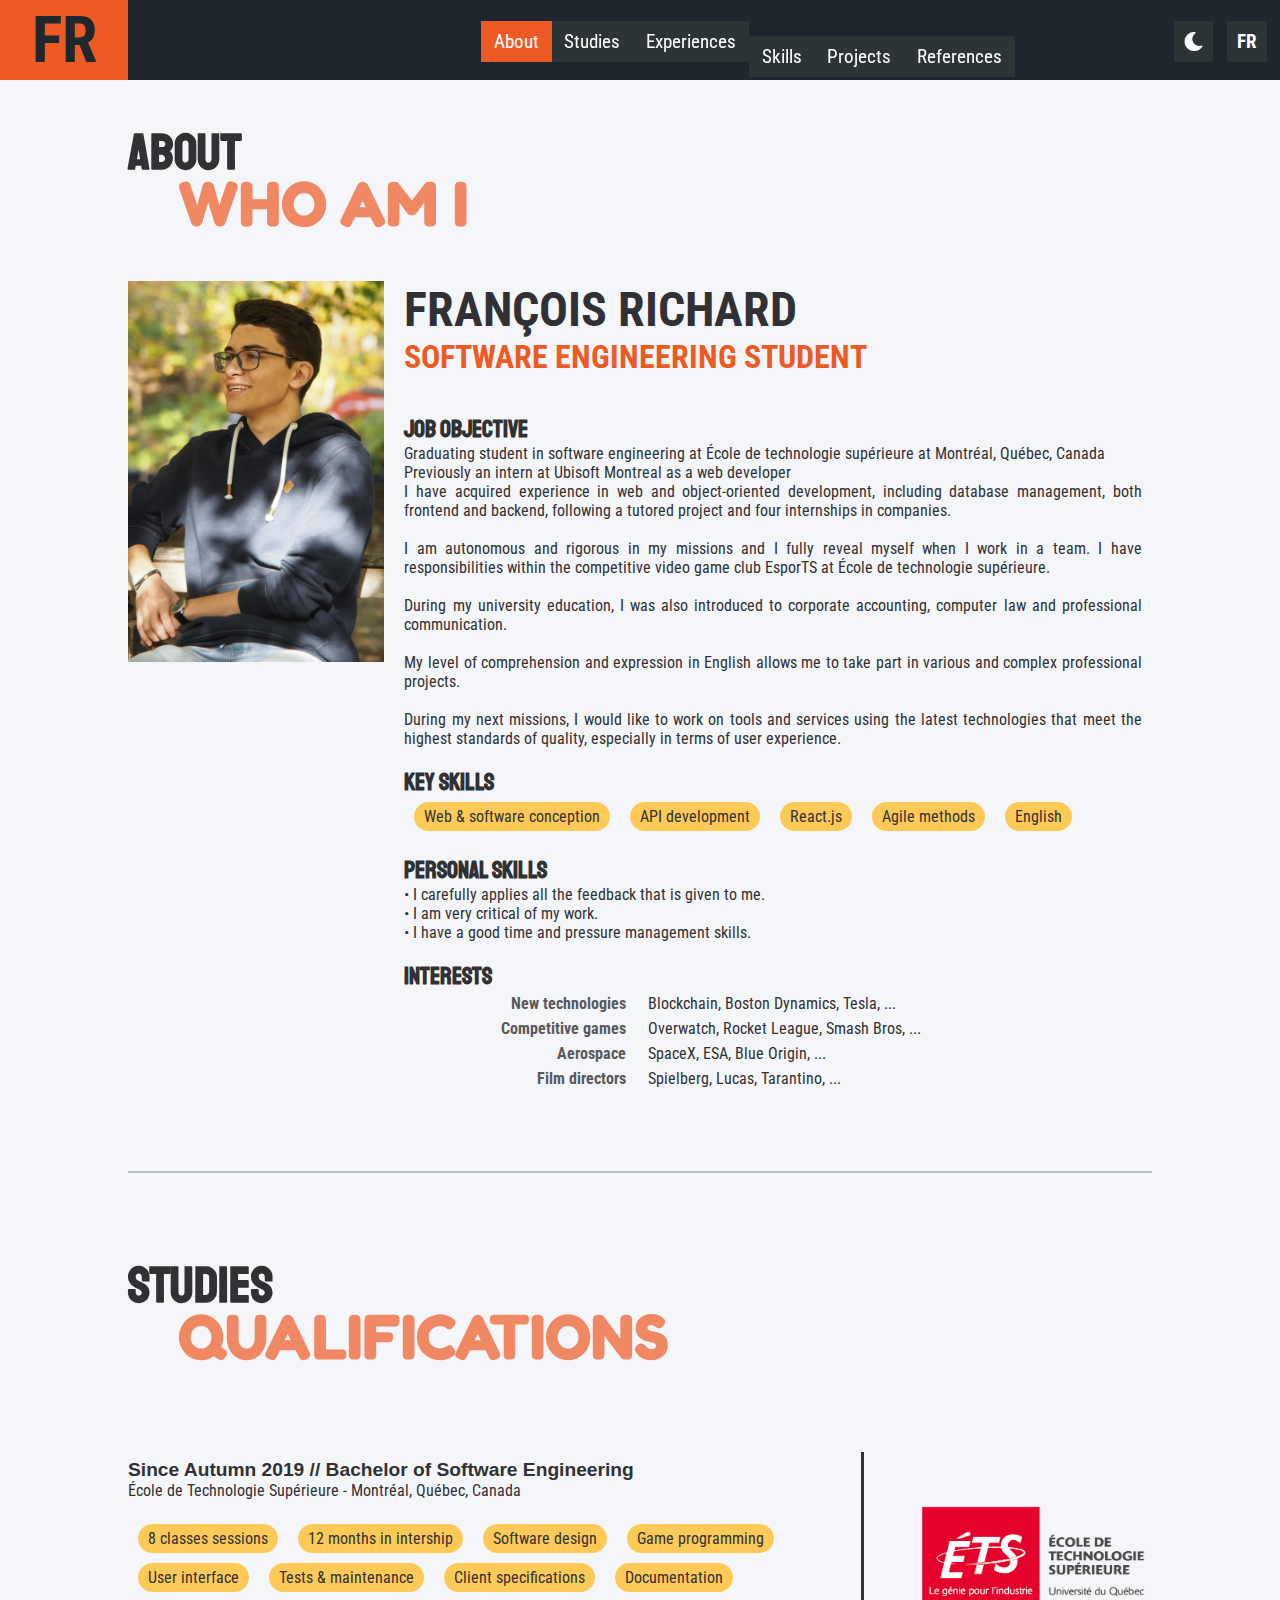
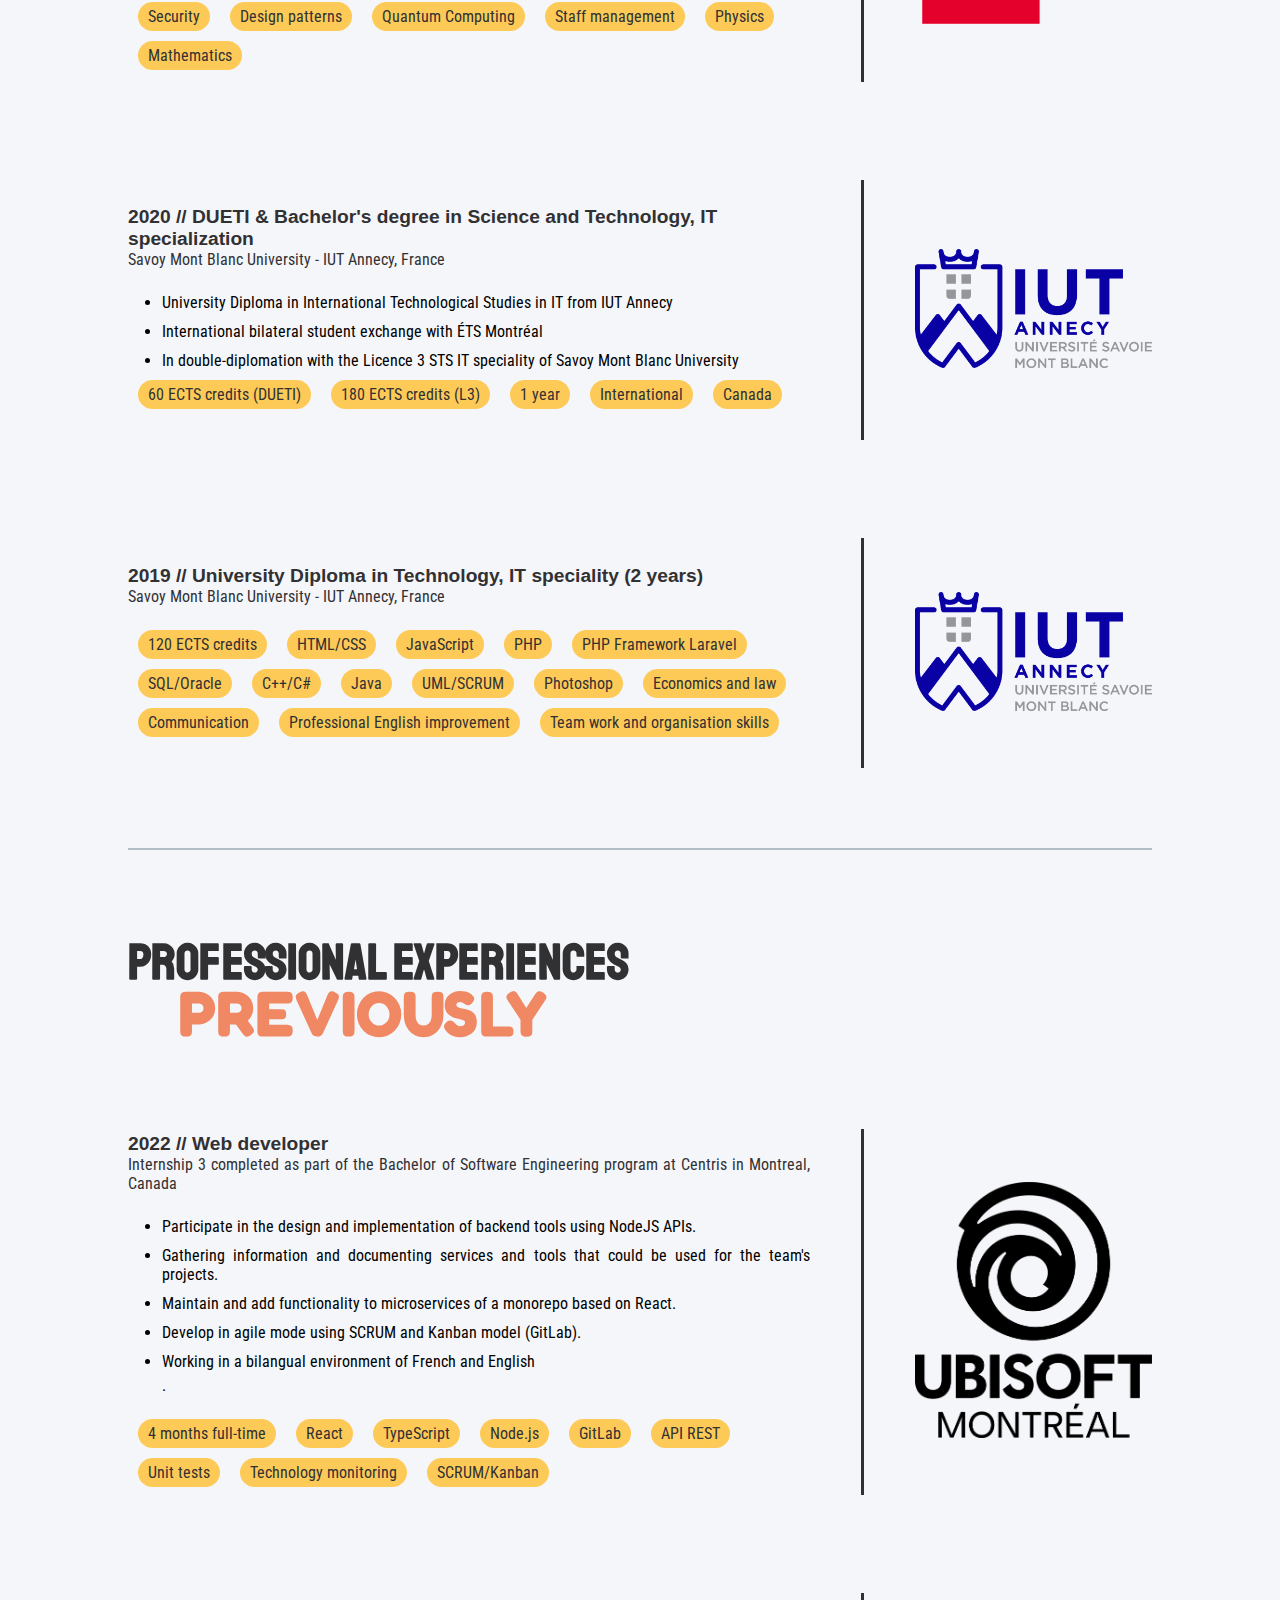
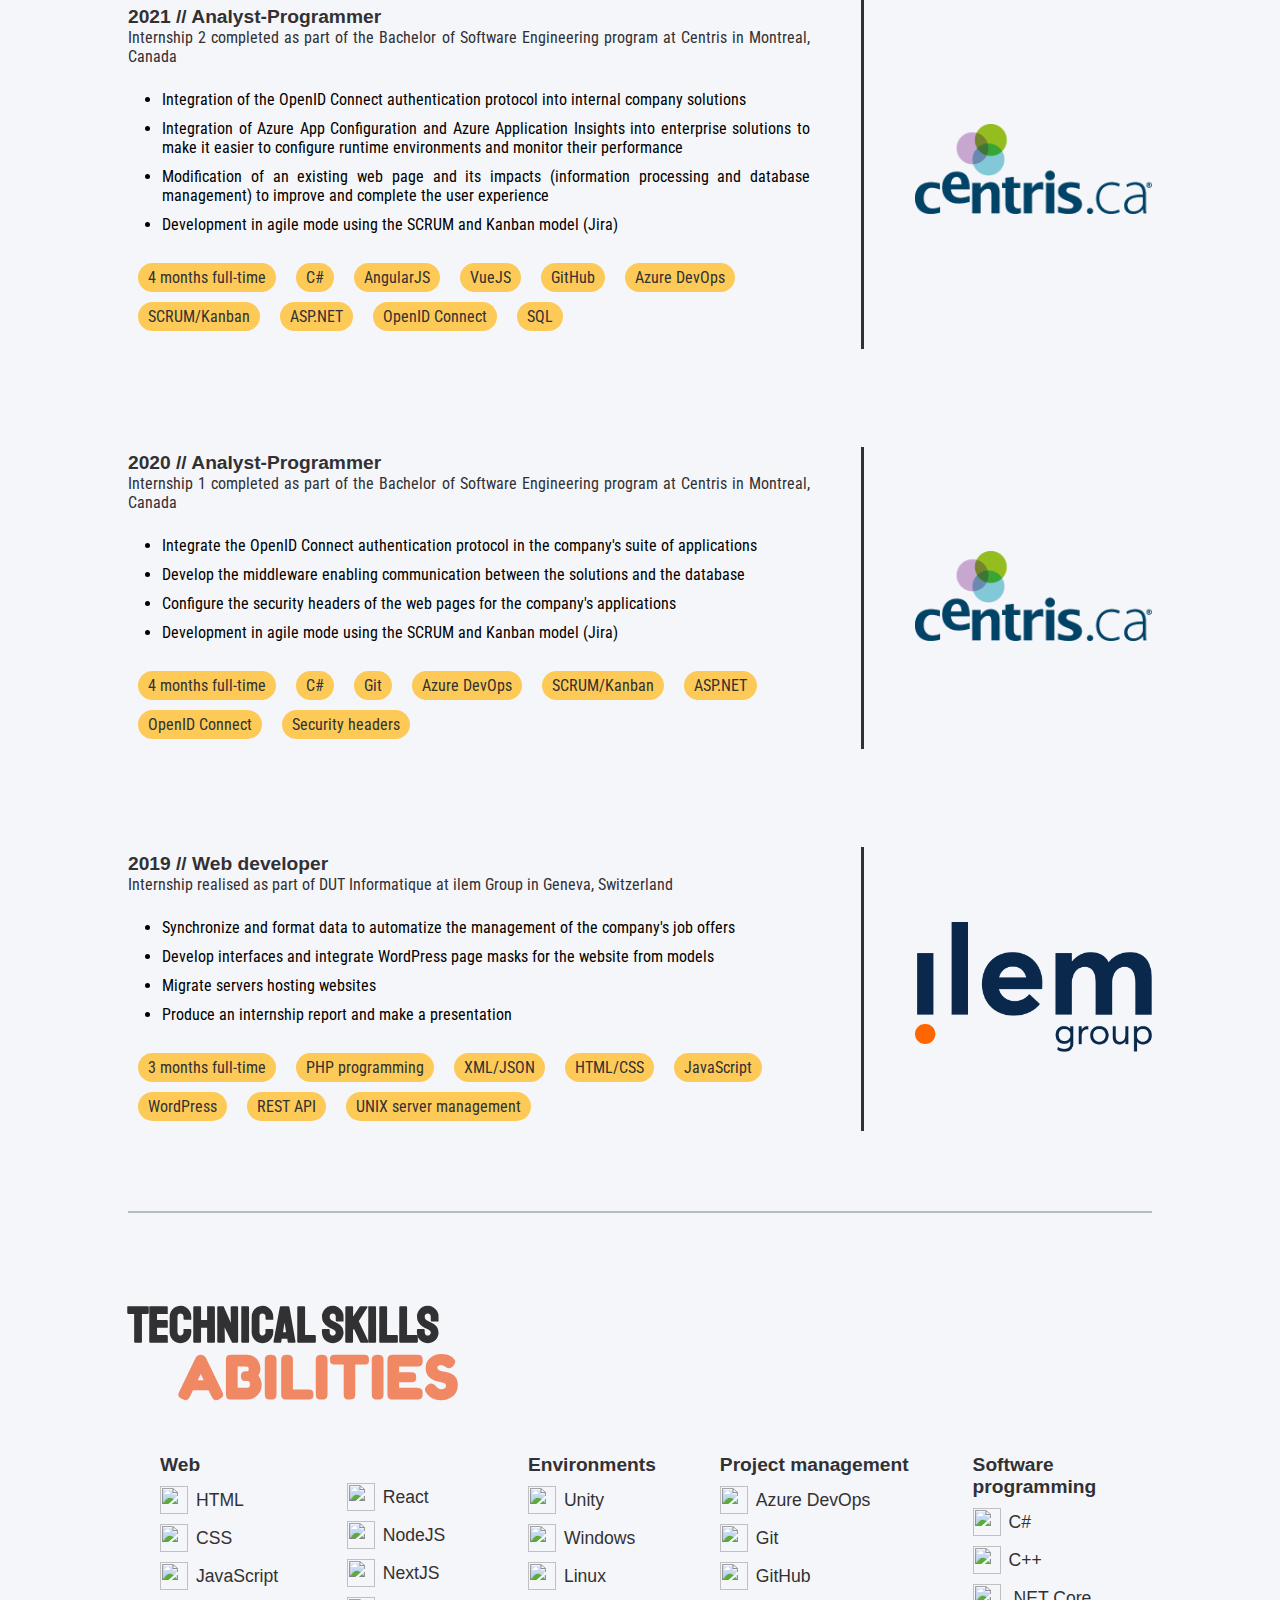
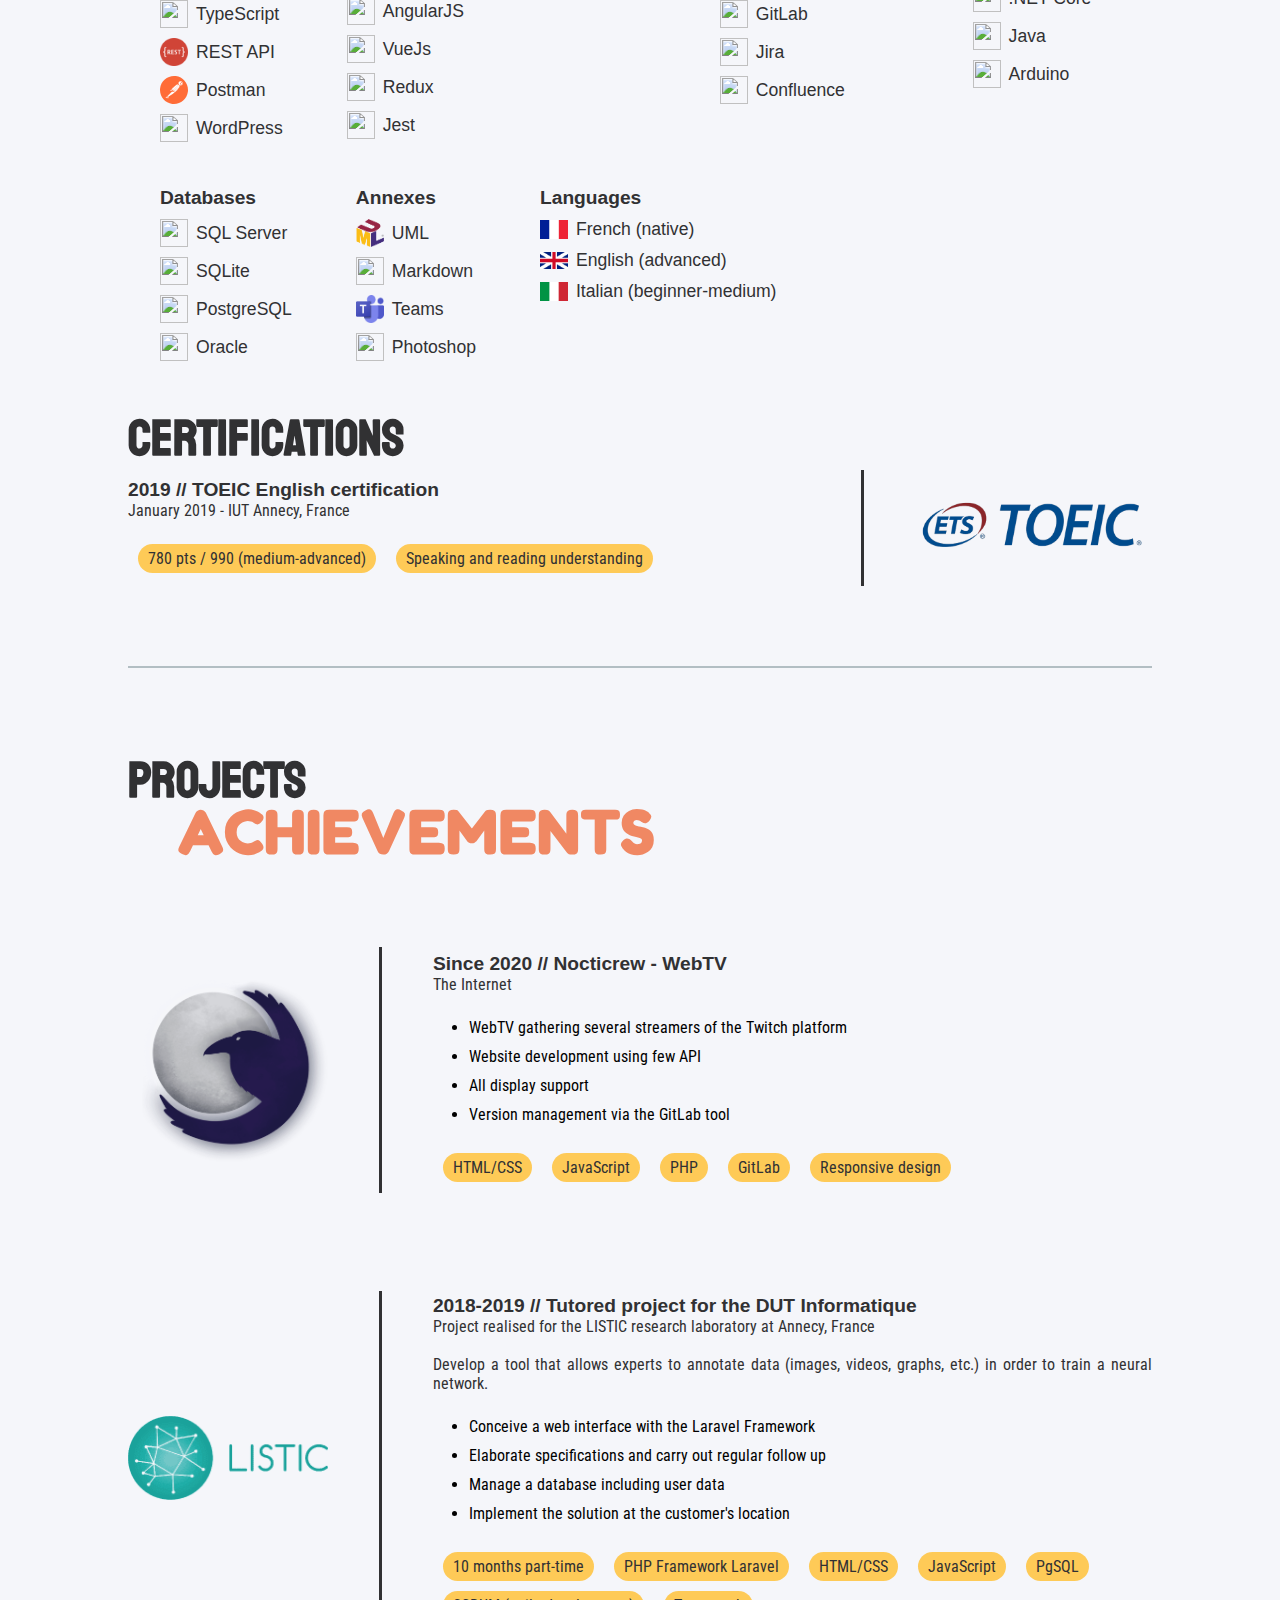
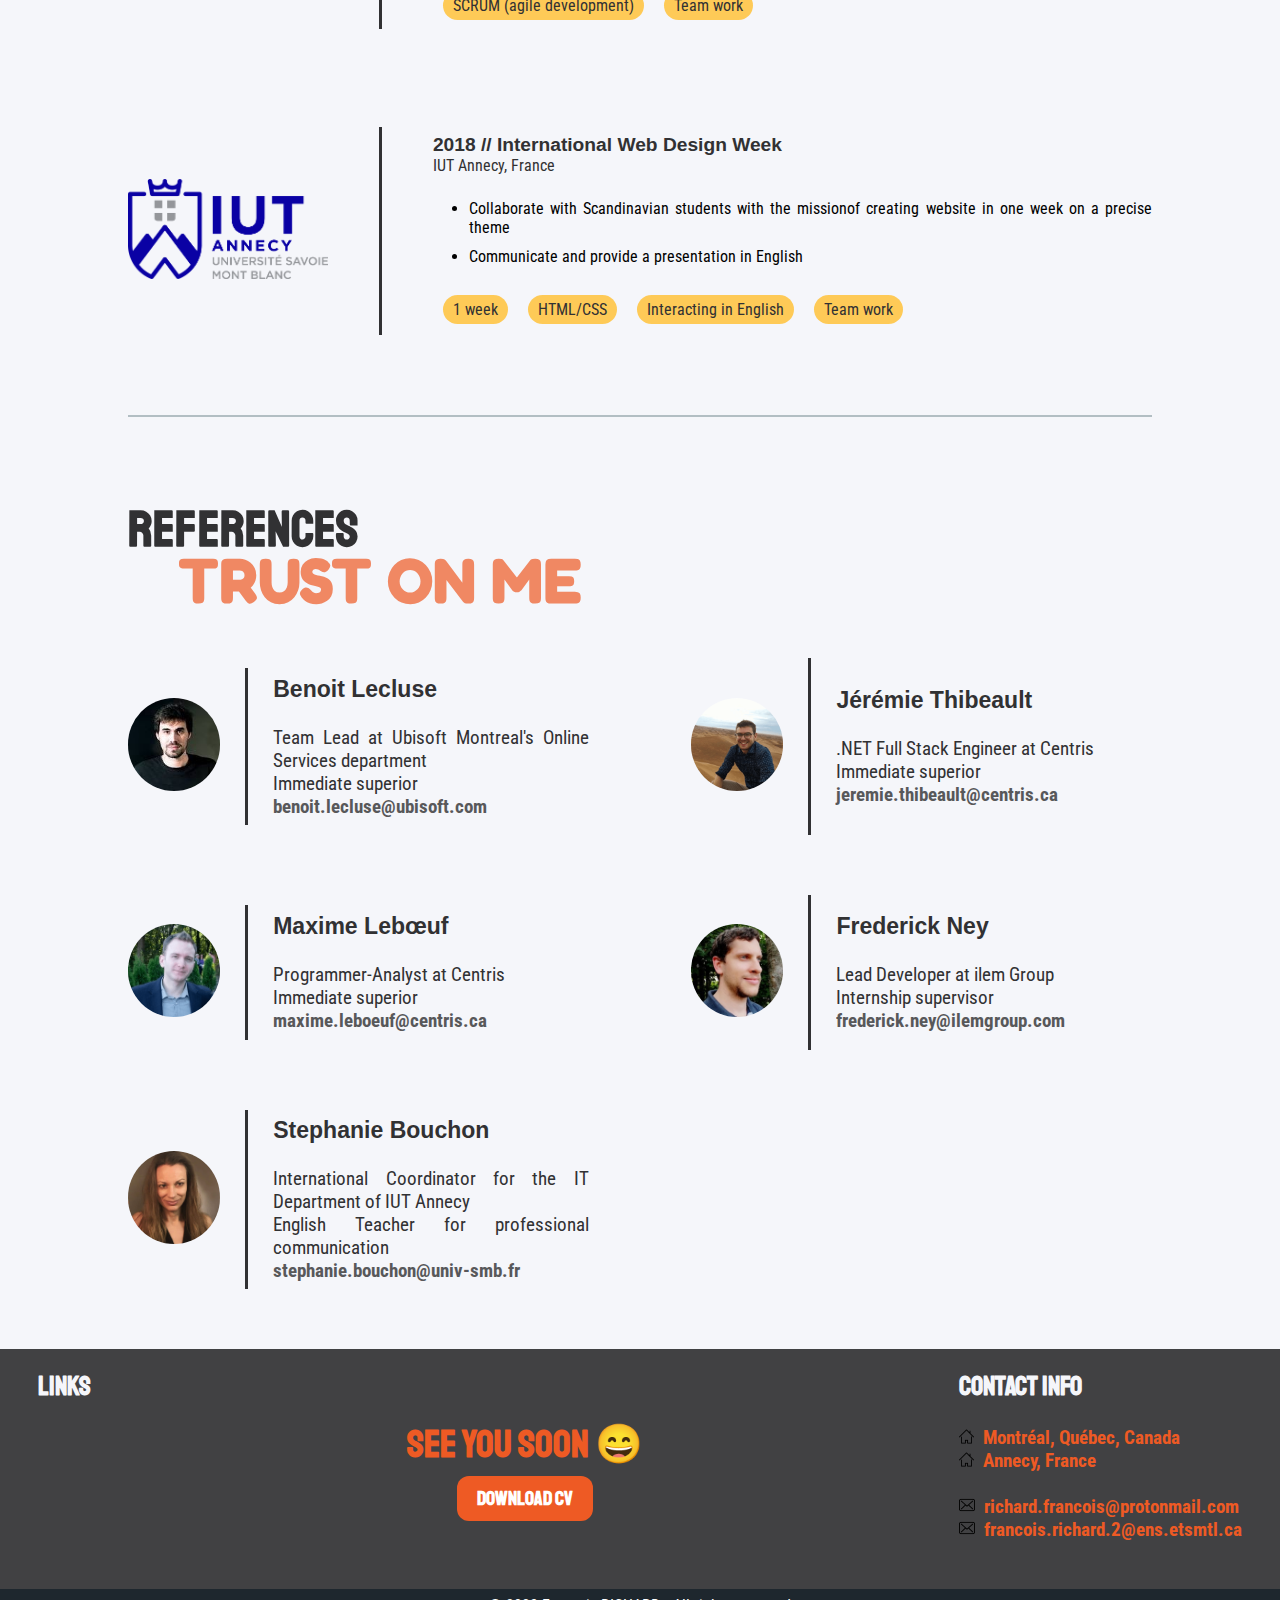
==== commit 6707a57e: "Update content and fix dark mode" ====
--- a/en/index.html
+++ b/en/index.html
@@ -13,13 +13,13 @@
 	
 	<!-- HTML Meta Tags -->
 	<title>François RICHARD - Software Engineering Student at ÉTS Montreal</title>
-	<meta name="description" content="Web/software development and design, Database management and professional English. I am very interested in optimizing the user experience.">
+	<meta name="description" content="Web/software development and design, Database management and professional English. I want to work on tools and services using the latest technologies that meet the highest standards of quality, especially in terms of user experience.">
 
 	<!-- Facebook Meta Tags -->
 	<meta property="og:url" content="https://francois-richard.fr/en/">
 	<meta property="og:type" content="website">
 	<meta property="og:title" content="François RICHARD - Software Engineering Student at ÉTS Montreal">
-	<meta property="og:description" content="Web/software development and design, Database management and professional English. I am very interested in optimizing the user experience.">
+	<meta property="og:description" content="Web/software development and design, Database management and professional English. I want to work on tools and services using the latest technologies that meet the highest standards of quality, especially in terms of user experience.">
 	<meta property="og:image" content="https://francois-richard.fr/data/portrait.png">
 	<meta property="og:site_name" content="francois-richard">
 
@@ -28,7 +28,7 @@
 	<meta property="twitter:domain" content="francois-richard.fr">
 	<meta property="twitter:url" content="https://francois-richard.fr/en/">
 	<meta name="twitter:title" content="François RICHARD - Software Engineering Student at ÉTS Montreal">
-	<meta name="twitter:description" content="Web/software development and design, Database management and professional English. I am very interested in optimizing the user experience.">
+	<meta name="twitter:description" content="Web/software development and design, Database management and professional English. I want to work on tools and services using the latest technologies that meet the highest standards of quality, especially in terms of user experience.">
 	<meta name="twitter:image" content="https://francois-richard.fr/data/portrait.png">
 </head>
 <body>
@@ -62,20 +62,20 @@
 <!-- Site -->
 <section class="site">
 <!-- Images on left -->
-	<section class="overlay">
+	<!-- <section class="overlay">
 		<img src="../data/space-font.jpg" alt="Aerospace image">
 		<img src="../data/nocticrew.png" class="overlay-img" id="nocticrew" alt="Nocticrew logo">
 		<img src="../data/doge.png" class="overlay-img" id="doge" alt="Doge image">
 		<img src="../data/bostonDynamics.png" class="overlay-img" id="bostonDynamics" alt="New technologies image">
 		<img src="../data/me-overlay.png" class="overlay-img" id="me-overlay" alt="François RICHARD image">
 
-		<!-- <img src="../data/images-overlay/pink_sky.jpeg" class="overlay-img" id="pink_sky-img" alt="Image de décoration">
+		<img src="../data/images-overlay/pink_sky.jpeg" class="overlay-img" id="pink_sky-img" alt="Image de décoration">
 		<img src="../data/images-overlay/doge.jpeg" class="overlay-img" id="doge-img" alt="Image de décoration">
 		<img src="../data/images-overlay/lake_morzine.jpeg" class="overlay-img" id="lake_morzine-img" alt="Image de décoration">
 		<img src="../data/images-overlay/cat.jpeg" class="overlay-img" id="cat-img" alt="Image de décoration">
 		<img src="../data/images-overlay/avoriaz.jpeg" class="overlay-img" id="avoriaz-img" alt="Image de décoration">
-		<img src="../data/images-overlay/lake_annecy.jpeg" class="overlay-img" id="lake_annecy-img" alt="Image de décoration"> -->
-	</section>
+		<img src="../data/images-overlay/lake_annecy.jpeg" class="overlay-img" id="lake_annecy-img" alt="Image de décoration">
+	</section> -->
 
 <!-- Content on right -->
 	<section class="content">
@@ -91,18 +91,27 @@
 					<br><br>
 
 					<h4 class="about-precision">JOB OBJECTIVE</h4>
-					<p>
-						I have acquired experience in web and object-oriented development, both frontend and backend, and in data management through four internships and a tutored project.
-						<br><br>
-						I am autonomous and rigorous in my missions and I fully reveal myself when I work in a team.
-						<br><br>
-						I am involved in a student club with a social scope.
-						<br><br>
-						During my university education, I was also introduced to corporate accounting, computer law and professional communication.
-						<br><br>
-						My level of understanding and expression in English allows me to take part in complex professional projects.
-						<br><br>
-						I would like to work on tools or services using the latest technologies and meeting the highest quality standards.
+					<p>Graduating student in software engineering at École de technologie supérieure at Montréal, Québec, Canada</p>
+					<p>Previously an intern at Ubisoft Montreal as a web developer</p>
+						
+					<p>I have acquired experience in web and object-oriented development, including database management, both frontend and backend, following a tutored project and four internships in companies.</p>
+					<br>	
+					<p>I am autonomous and rigorous in my missions and I fully reveal myself when I work in a team. I have responsibilities within the competitive video game club EsporTS at École de technologie supérieure.</p>
+					<br>	
+					<p>During my university education, I was also introduced to corporate accounting, computer law and professional communication.</p>
+					<br>	
+					<p>My level of comprehension and expression in English allows me to take part in various and complex professional projects.</p>
+					<br>	
+					<p>During my next missions, I would like to work on tools and services using the latest technologies that meet the highest standards of quality, especially in terms of user experience.</p>
+					<br>
+
+					<h4 class="about-precision">KEY SKILLS</h4>
+					<p class="para-tag stuff-done">
+						<span>Web & software conception</span>
+						<span> API development</span>
+						<span>React.js</span>
+						<span>Agile methods</span>
+						<span>English</span>
 					</p>
 					<br>
 
@@ -120,12 +129,12 @@
 						<span class="right-align">Blockchain, Boston Dynamics, Tesla, ...</span>
 					</p>
 					<p class="p-mobile">
+						<span class="left-align">Competitive games</span>
+						<span class="right-align">Overwatch, Rocket League, Smash Bros, ...</span>
+					</p>
+					<p class="p-mobile">
 						<span class="left-align">Aerospace</span>
 						<span class="right-align">SpaceX, ESA, Blue Origin, ...</span>
-					</p>
-					<p class="p-mobile">
-						<span class="left-align">Competitive games</span>
-						<span class="right-align">Overwatch, Rocket League, Smash Bros, ...</span>
 					</p>
 					<p class="p-mobile">
 						<span class="left-align">Film directors</span>
@@ -165,7 +174,7 @@
 					</p>
 				</div>
 				<div class="para-bar"></div>
-				<a target="_blank" href="https://www.etsmtl.ca/en/studies/Undergraduate-Programs/Bachelor-of-Information-Technology-Engineering" class="para-img img_stud_exp" rel="noopener noreferrer"><img src="../data/ets.png" alt="ÉTS Montréal logo" title="Link to ÉTS Montréal website"></a>
+				<a target="_blank" href="https://www.etsmtl.ca/en/studies/Undergraduate-Programs/Bachelor-of-Information-Technology-Engineering" class="para-img img_stud_exp" rel="noopener noreferrer"><img src="../data/ETS_Logo_BLACK.png" id="ets_logo" alt="ÉTS Montréal logo" title="ÉTS Montréal"></a>
 			</div>
 		<!-- DUETI/L3 -->
 			<br><br>
@@ -188,7 +197,7 @@
 					</p>
 				</div>
 				<div class="para-bar"></div>
-				<a target="_blank" href="https://www.univ-smb.fr/en/" class="para-img img_stud_exp" rel="noopener noreferrer"><img src="../data/usmb.png" alt="Logo USMB" title="Vers site web USMB"></a>
+				<a target="_blank" href="https://www.univ-smb.fr/iut-annecy/en/" class="para-img img_stud_exp" rel="noopener noreferrer"><img src="../data/IUT_Logo_BLACK.png" class="iut_logo" alt="IUT Annecy" title="IUT Annecy"></a>
 			</div>
 		<!-- DUT -->
 			<br><br>
@@ -215,7 +224,7 @@
 					</p>
 				</div>
 				<div class="para-bar"></div>
-				<a target="_blank" href="https://www.univ-smb.fr/en/" class="para-img img_stud_exp" rel="noopener noreferrer"><img src="../data/usmb.png" alt="USMB logo" title="Link to USMB website"></a>
+				<a target="_blank" href="https://www.univ-smb.fr/iut-annecy/en/formation/informatique/" class="para-img img_stud_exp" rel="noopener noreferrer"><img src="../data/IUT_Logo_BLACK.png" class="iut_logo" alt="IUT Annecy logo" title="IUT Annecy"></a>
 			</div>
 		</div>
 
@@ -252,7 +261,7 @@
 					</p>
 				</div>
 				<div class="para-bar"></div>
-				<a target="_blank" href="https://montreal.ubisoft.com/en/" class="para-img img_stud_exp" rel="noopener noreferrer"><img src="../data/Ubisoft_Montreal_LOGO_BLACK.png" id="ubisoft_logo" alt="Ubisoft Logo" title="Link to Ubisoft Montréal website"></a>
+				<a target="_blank" href="https://montreal.ubisoft.com/en/" class="para-img img_stud_exp" rel="noopener noreferrer"><img src="../data/Ubisoft_Montreal_LOGO_BLACK.png" id="ubisoft_logo" alt="Ubisoft Logo" title="Ubisoft Montréal"></a>
 			</div>
 		<!-- Centris intership n°2 -->
 			<br><br>
@@ -282,7 +291,7 @@
 					</p>
 				</div>
 				<div class="para-bar"></div>
-				<a target="_blank" href="https://www.centris.ca/en" class="para-img img_stud_exp" rel="noopener noreferrer"><img src="../data/centris.png" alt="Centris logo" title="Link to Centris.ca website"></a>
+				<a target="_blank" href="https://www.centris.ca/en" class="para-img img_stud_exp" rel="noopener noreferrer"><img src="../data/centris.png" alt="Centris logo" title="Centris.ca"></a>
 			</div>
 		<!-- Centris intership n°1 -->
 			<br><br>
@@ -310,7 +319,7 @@
 					</p>
 				</div>
 				<div class="para-bar"></div>
-				<a target="_blank" href="https://www.centris.ca/en" class="para-img img_stud_exp" rel="noopener noreferrer"><img src="../data/centris.png" alt="Centris logo" title="Link to Centris.ca website"></a>
+				<a target="_blank" href="https://www.centris.ca/en" class="para-img img_stud_exp" rel="noopener noreferrer"><img src="../data/centris.png" alt="Centris logo" title="Centris.ca"></a>
 			</div>
 		<!-- ilem Group intership -->
 			<br><br>
@@ -338,42 +347,8 @@
 					</p>
 				</div>
 				<div class="para-bar"></div>
-				<a target="_blank" href="https://www.ilemgroup.com/" class="para-img img_stud_exp" rel="noopener noreferrer"><img src="../data/ilem_Group.png" alt="ilem Group logo" title="Link to ilem Group website"></a>
-			</div>
-		<!-- Promocash 
-			<br><br>
-			<div class="paragraph">
-				<div class="para-content">
-					<h4 class="para-title">2018 // Multi-purpose cashier</h4>
-					<p>Summer student job for Promocash Morzine, France</p>
-					<br>
-					<p class="para-tag stuff-done">
-						<span>2 months full-time</span>
-						<span>Greeting customers</span> 
-						<span>Preparing orders</span>
-						<span>Maintening shelves</span>
-					</p>
-				</div>
-				<div class="para-bar"></div>
-				<a target="_blank" href="https://www.promocash.com/" class="para-img img_stud_exp" rel="noopener noreferrer"><img src="../data/promocash.png" alt="Promocash logo" title="Link to Promocash website"></a>
-			</div> -->
-		<!-- Carrefour 
-			<br><br>
-			<div class="paragraph">
-				<div class="para-content">
-					<h4 class="para-title">2017 // Assistant in charge of shelves</h4>
-					<p>Summer student job for Carrefour Market Morzine, France</p>
-					<br>
-					<p class="para-tag stuff-done">
-						<span>2 months full-time</span>
-						<span>Shelving</span>
-						<span>Stock management help</span>
-						<span>Maintening</span>
-					</p>
-				</div>
-				<div class="para-bar"></div>
-				<a target="_blank" href="https://www.carrefour.fr/magasin/market-morzine" class="para-img img_stud_exp" rel="noopener noreferrer"><img src="../data/carrefour.png" alt="Carrefour logo" title="Link to Carrefour Market Morzine website"></a>
-			</div> -->
+				<a target="_blank" href="https://www.ilemgroup.com/" class="para-img img_stud_exp" rel="noopener noreferrer"><img src="../data/ilemgroup_Logo_BLACK.png" id="ilemgroup_logo" alt="ilem Group logo" title="ilem Group"></a>
+			</div>
 		</div>
 
 	<hr id="skills">
@@ -467,17 +442,17 @@
 						<img src="https://cdn.jsdelivr.net/gh/devicons/devicon/icons/unity/unity-original.svg" />
 							<span>Unity</span>
 					</div>
-					<div class="skills-item">
+					<!-- <div class="skills-item">
 						<img src="https://cdn.jsdelivr.net/gh/devicons/devicon/icons/unrealengine/unrealengine-original.svg" />
 							<span>Unreal Engine</span>
+					</div> -->
+					<div class="skills-item">
+						<img src="https://cdn.jsdelivr.net/gh/devicons/devicon/icons/windows8/windows8-original.svg" />
+							<span>Windows</span>
 					</div>
 					<div class="skills-item">
 						<img src="https://cdn.jsdelivr.net/gh/devicons/devicon/icons/linux/linux-original.svg" />
 							<span>Linux</span>
-					</div>
-					<div class="skills-item">
-						<img src="https://cdn.jsdelivr.net/gh/devicons/devicon/icons/windows8/windows8-original.svg" />
-							<span>Windows</span>
 					</div>
 				</div>
 
@@ -634,7 +609,7 @@
 					</p>
 				</div>
 				<div class="para-bar"></div>
-				<a target="_blank" href="https://www.ets.org/toeic/" class="para-img img_stud_exp" rel="noopener noreferrer"><img src="../data/toeic.png" alt="TOEIC logo" title="Link to TOEIC ETS website"></a>
+				<a target="_blank" href="https://www.ets.org/toeic/" class="para-img img_stud_exp" rel="noopener noreferrer"><img src="../data/toeic.png" alt="TOEIC logo" title="TOEIC ETS"></a>
 			</div>
 		</div>
 
@@ -646,7 +621,7 @@
 		<!-- Nocticrew -->
 		<br><br>
 		<div class="paragraph">	
-			<a target="_blank" href="https://nocticrew.fr/" id="nocticrew_img_proj" class="para-img img_proj" rel="noopener noreferrer"><img src="../data/nocticrew.png" alt="Nocticrew Logo" title="Link to Nocticrew website"></a>
+			<a target="_blank" href="https://nocticrew.fr/" id="nocticrew_img_proj" class="para-img img_proj" rel="noopener noreferrer"><img src="../data/nocticrew.png" alt="Nocticrew Logo" title="Nocticrew"></a>
 			<div class="para-bar"></div>
 			<div class="para-content">
 				<h4 class="para-title">Since 2020 // Nocticrew - WebTV</h4>
@@ -705,7 +680,7 @@
 		<!-- International week USMB -->
 			<br><br>
 			<div class="paragraph">	
-				<a target="_blank" href="https://www.univ-smb.fr/" class="para-img img_proj" rel="noopener noreferrer"><img src="../data/usmb.png" alt="USMB logo" title="Link to USMB website"></a>
+				<a target="_blank" class="para-img img_proj" rel="noopener noreferrer"><img src="../data/IUT_Logo_BLACK.png" class="iut_logo" alt="IUT Annecy logo"></a>
 				<div class="para-bar"></div>
 				<div class="para-content">
 					<h4 class="para-title">2018 // International Web Design Week</h4>
@@ -734,7 +709,7 @@
 			<div class="references-items">
 			<!-- LECLUSE -->
 				<div class="paragraph reference-paraph">
-					<a target="_blank" href="https://www.linkedin.com/in/benoitlecluse/" class="para-img references-img" rel="noopener noreferrer"><img src="../data/benoit_lecluse.jpg" alt="M.Lecluse photo & Linkedin link" title="To Linkedin"></a>
+					<a target="_blank" href="https://www.linkedin.com/in/benoitlecluse/" class="para-img references-img" rel="noopener noreferrer"><img src="../data/benoit_lecluse.jpg" alt="M.Lecluse photo & Linkedin link" title="Linkedin"></a>
 					<div class="para-bar"></div>
 					<div class="para-content references-content">
 						<h4 class="para-title">Benoit Lecluse</h4>
@@ -746,7 +721,7 @@
 				</div>
 			<!-- THIBEAULT -->
 				<div class="paragraph reference-paraph">
-					<a target="_blank" href="https://www.linkedin.com/in/jeremiethibeault/" class="para-img references-img" rel="noopener noreferrer"><img src="../data/thibeault.png" alt="M.Thibeault photo & Linkedin link" title="To Linkedin"></a>
+					<a target="_blank" href="https://www.linkedin.com/in/jeremiethibeault/" class="para-img references-img" rel="noopener noreferrer"><img src="../data/thibeault.png" alt="M.Thibeault photo & Linkedin link" title="Linkedin"></a>
 					<div class="para-bar"></div>
 					<div class="para-content references-content">
 						<h4 class="para-title">Jérémie Thibeault</h4>
@@ -758,7 +733,7 @@
 				</div>
 			<!-- LEBOEUF -->
 				<div class="paragraph reference-paraph">
-					<a target="_blank" href="https://www.linkedin.com/in/maximeleboeuf/" class="para-img references-img" rel="noopener noreferrer"><img src="../data/leboeuf.png" alt="M.Lebœuf photo & Linkedin link" title="To Linkedin"></a>
+					<a target="_blank" href="https://www.linkedin.com/in/maximeleboeuf/" class="para-img references-img" rel="noopener noreferrer"><img src="../data/leboeuf.png" alt="M.Lebœuf photo & Linkedin link" title="Linkedin"></a>
 					<div class="para-bar"></div>
 					<div class="para-content references-content">
 						<h4 class="para-title">Maxime Lebœuf</h4>
@@ -770,7 +745,7 @@
 				</div>
 			<!-- NEY -->
 				<div class="paragraph reference-paraph">
-					<a target="_blank" href="https://www.linkedin.com/in/frederick-ney/" class="para-img references-img" rel="noopener noreferrer"><img src="../data/ney.jpg" alt="M.Ney photo & Linkedin link" title="To Linkedin"></a>
+					<a target="_blank" href="https://www.linkedin.com/in/frederick-ney/" class="para-img references-img" rel="noopener noreferrer"><img src="../data/ney.jpg" alt="M.Ney photo & Linkedin link" title="Linkedin"></a>
 					<div class="para-bar"></div>
 					<div class="para-content references-content">
 						<h4 class="para-title">Frederick Ney</h4>
@@ -782,7 +757,7 @@
 				</div>
 			<!-- BOUCHON -->
 				<div class="paragraph reference-paraph">
-					<a target="_blank" href="https://www.linkedin.com/in/stephanie-bouchon-84988587/" class="para-img references-img" rel="noopener noreferrer"><img src="../data/bouchon.jpg" alt="Ms.Bouchon photo & Linkedin link" title="To Linkedin"></a>
+					<a target="_blank" href="https://www.linkedin.com/in/stephanie-bouchon-84988587/" class="para-img references-img" rel="noopener noreferrer"><img src="../data/bouchon.jpg" alt="Ms.Bouchon photo & Linkedin link" title="Linkedin"></a>
 					<div class="para-bar"></div>
 					<div class="para-content references-content">
 						<h4 class="para-title">Stephanie Bouchon</h4>
@@ -794,7 +769,7 @@
 				</div>
 			<!-- DAMAS -->
 				<!-- <div class="paragraph reference-paraph">
-					<a target="_blank" href="https://www.linkedin.com/in/luc-damas-0b67731/" class="para-img references-img" rel="noopener noreferrer"><img src="../data/damas.jpg" alt="M.Damas photo & Linkedin link" title="To Linkedin"></a>
+					<a target="_blank" href="https://www.linkedin.com/in/luc-damas-0b67731/" class="para-img references-img" rel="noopener noreferrer"><img src="../data/damas.jpg" alt="M.Damas photo & Linkedin link" title="Linkedin"></a>
 					<div class="para-bar"></div>
 					<div class="para-content references-content">
 						<h4 class="para-title">Luc Damas</h4>
@@ -811,9 +786,8 @@
 		<footer>
 			<div id="links">
 				<h4 id="links_title">LINKS</h4>
-				<a href="https://www.linkedin.com/in/francois-richard/" target="_blank" class="social" id="linkedin" rel="noopener noreferrer"><img src="../data/linkedin.png" alt="Linkedin link" title="To Linkedin"></a>
+				<a href="https://www.linkedin.com/in/francois-richard/" target="_blank" class="social" id="linkedin" rel="noopener noreferrer"><img src="../data/linkedin.png" alt="Linkedin link" title="Linkedin"></a>
 				<a href="https://github.com/FrancoisRchrd" target="_blank" class="social" id="github" rel="noopener noreferrer"><img src="https://cdn.jsdelivr.net/gh/devicons/devicon/icons/github/github-original.svg" alt="GitHub" title="GitHub"></a>
-				<!-- <a href="https://twitter.com/smfosdihfsdfusdhdfli" target="_blank" class="social" id="twitter" rel="noopener noreferrer"><img src="../data/twitter.png" alt="Twitter link" title="To Twitter"></a>	  -->
 			</div>
 			<div id="soon">
 				<p>
--- a/css/style.css
+++ b/css/style.css
@@ -410,7 +410,7 @@
 		padding: 5px 10px 5px 10px;
 		margin: 5px 10px 5px 10px;
 		text-align: initial;
-		color: #313133 !important;
+		color: #313133;
 		background-color: #feca57; 
 		-webkit-transition: .2s ease;
 		-moz-transition: .2s ease;
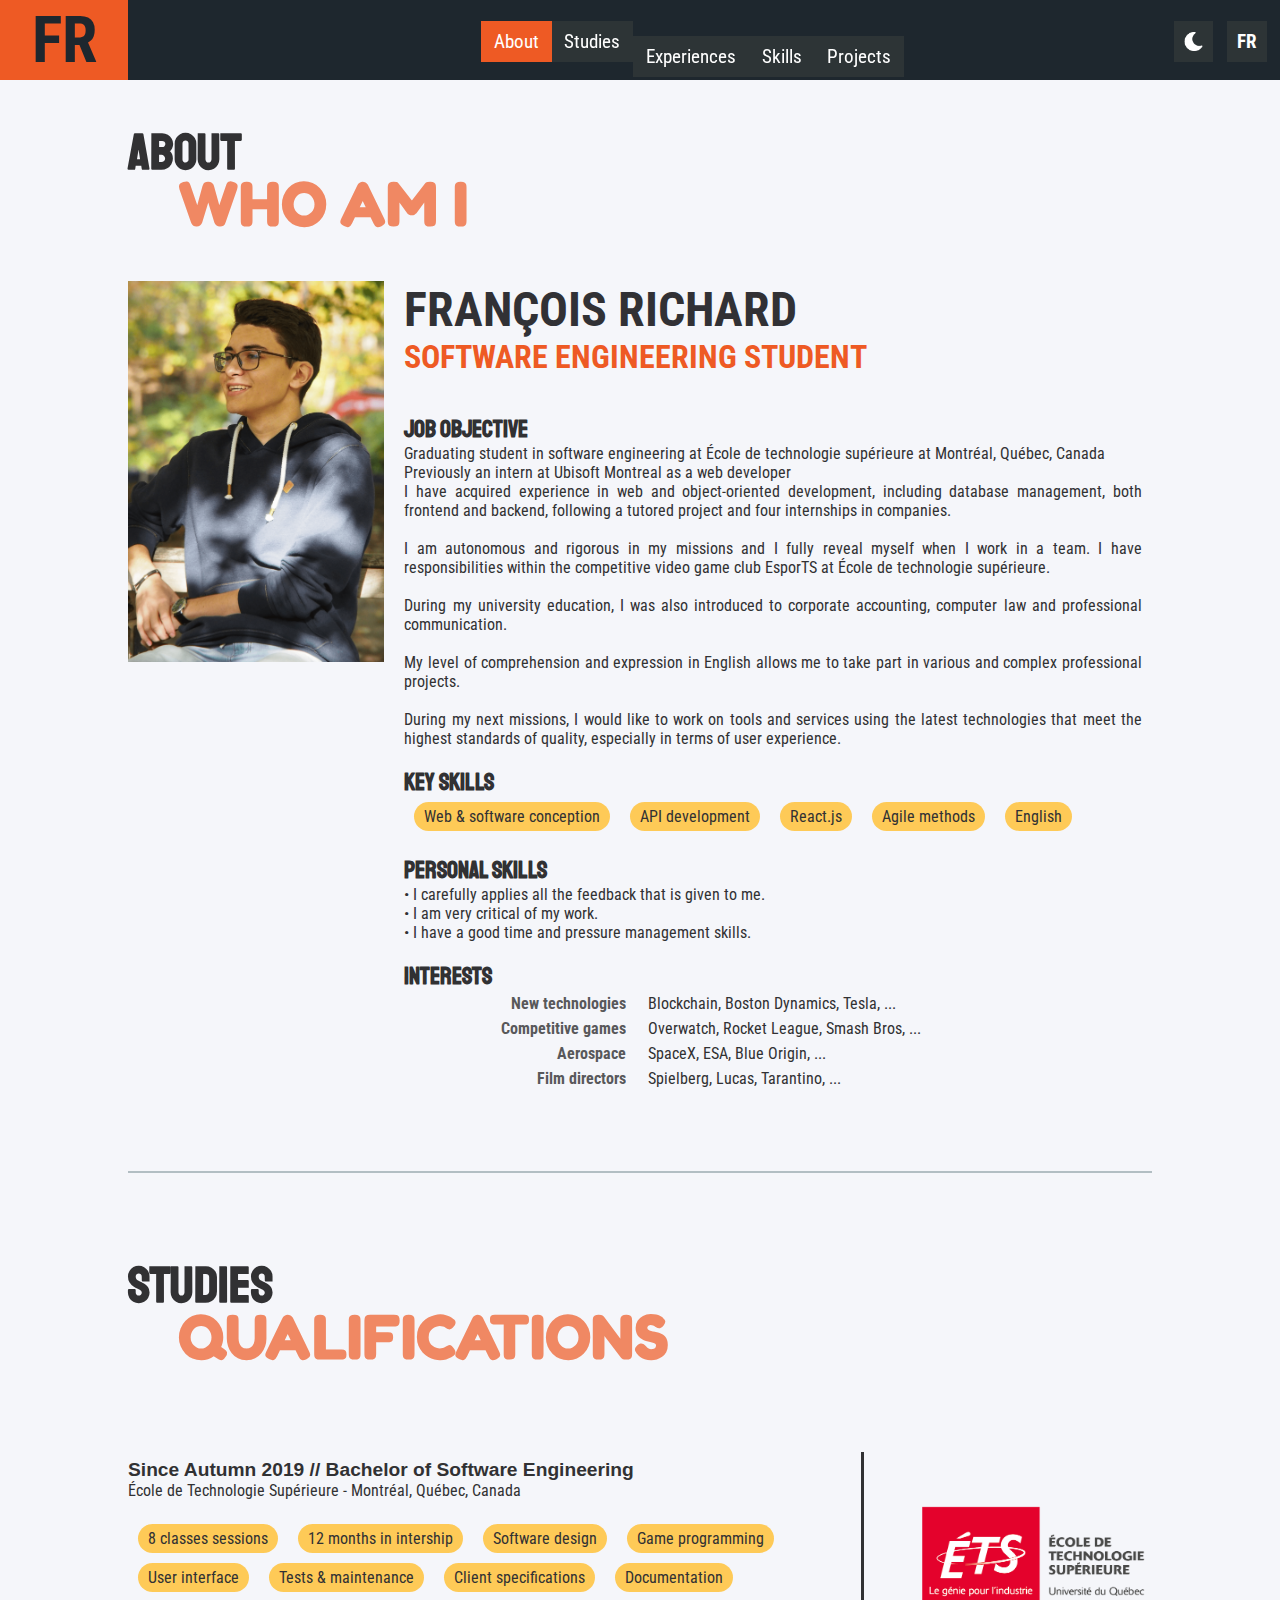
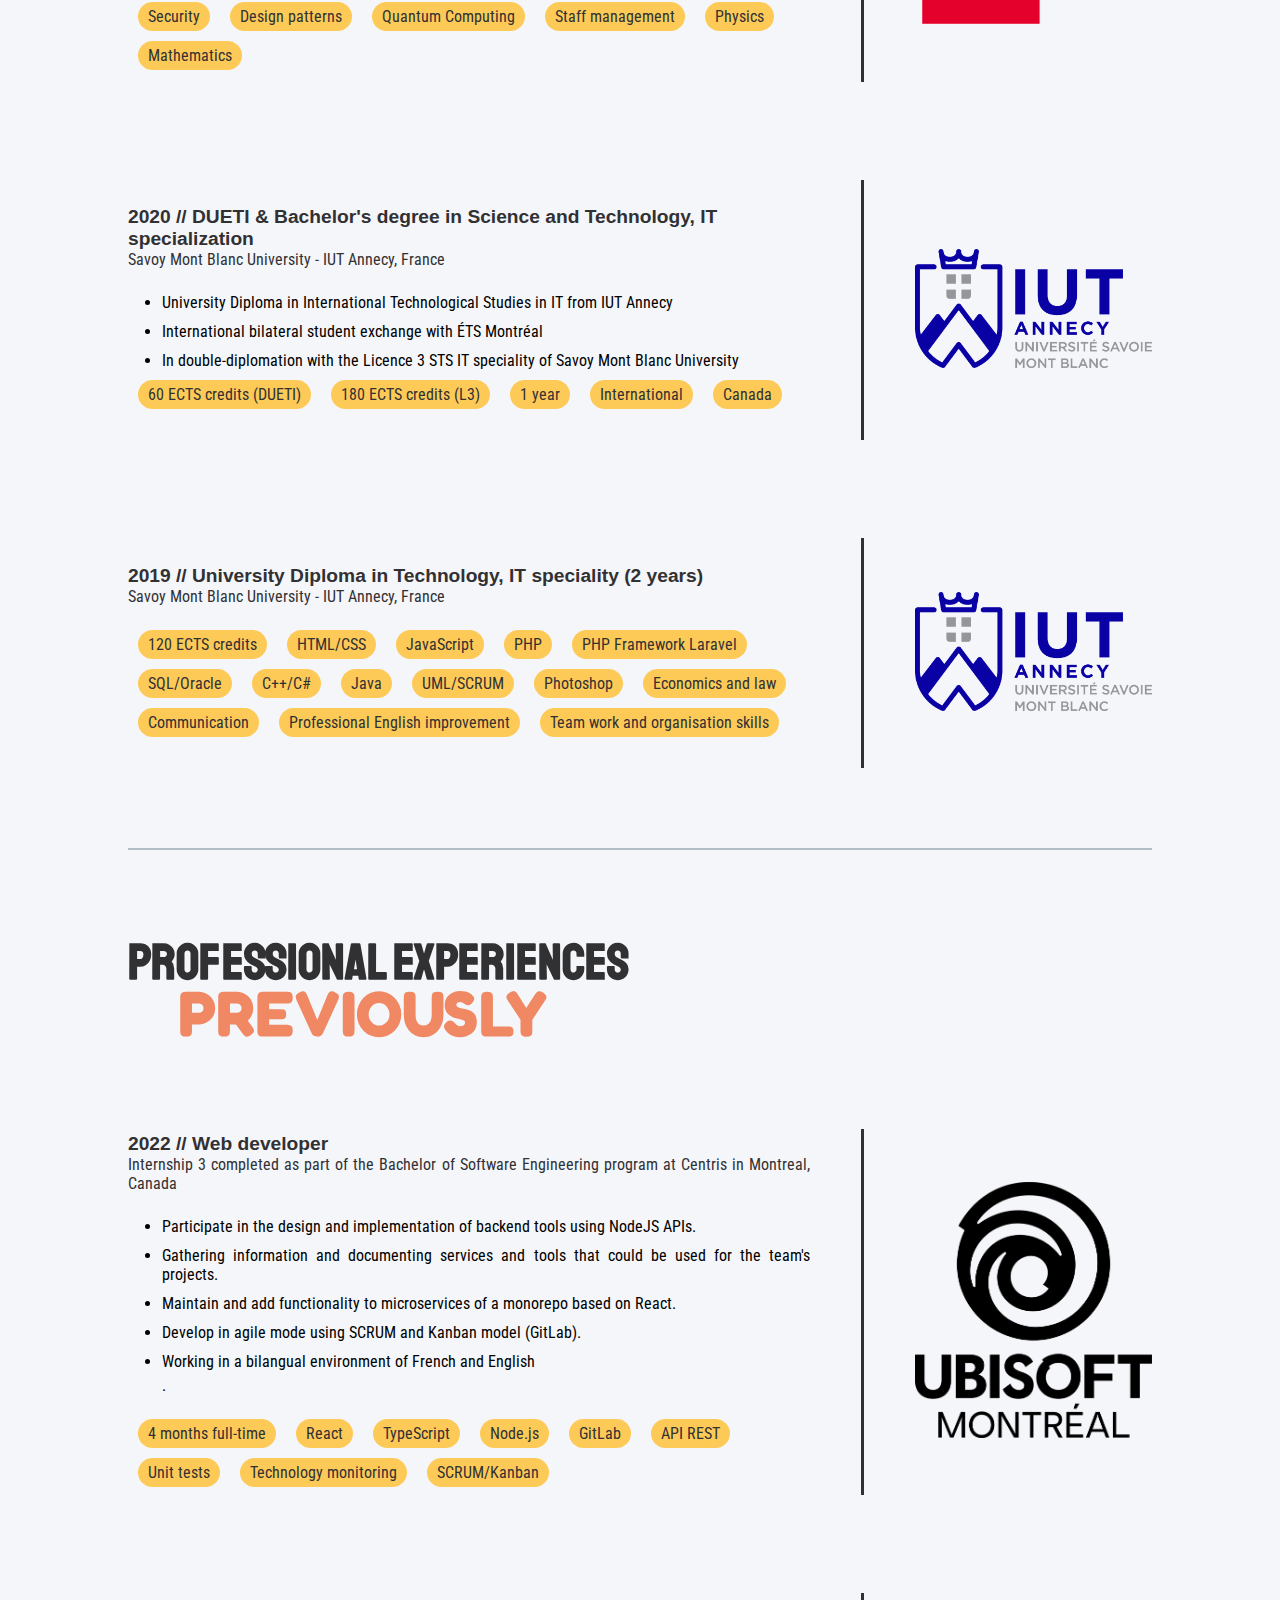
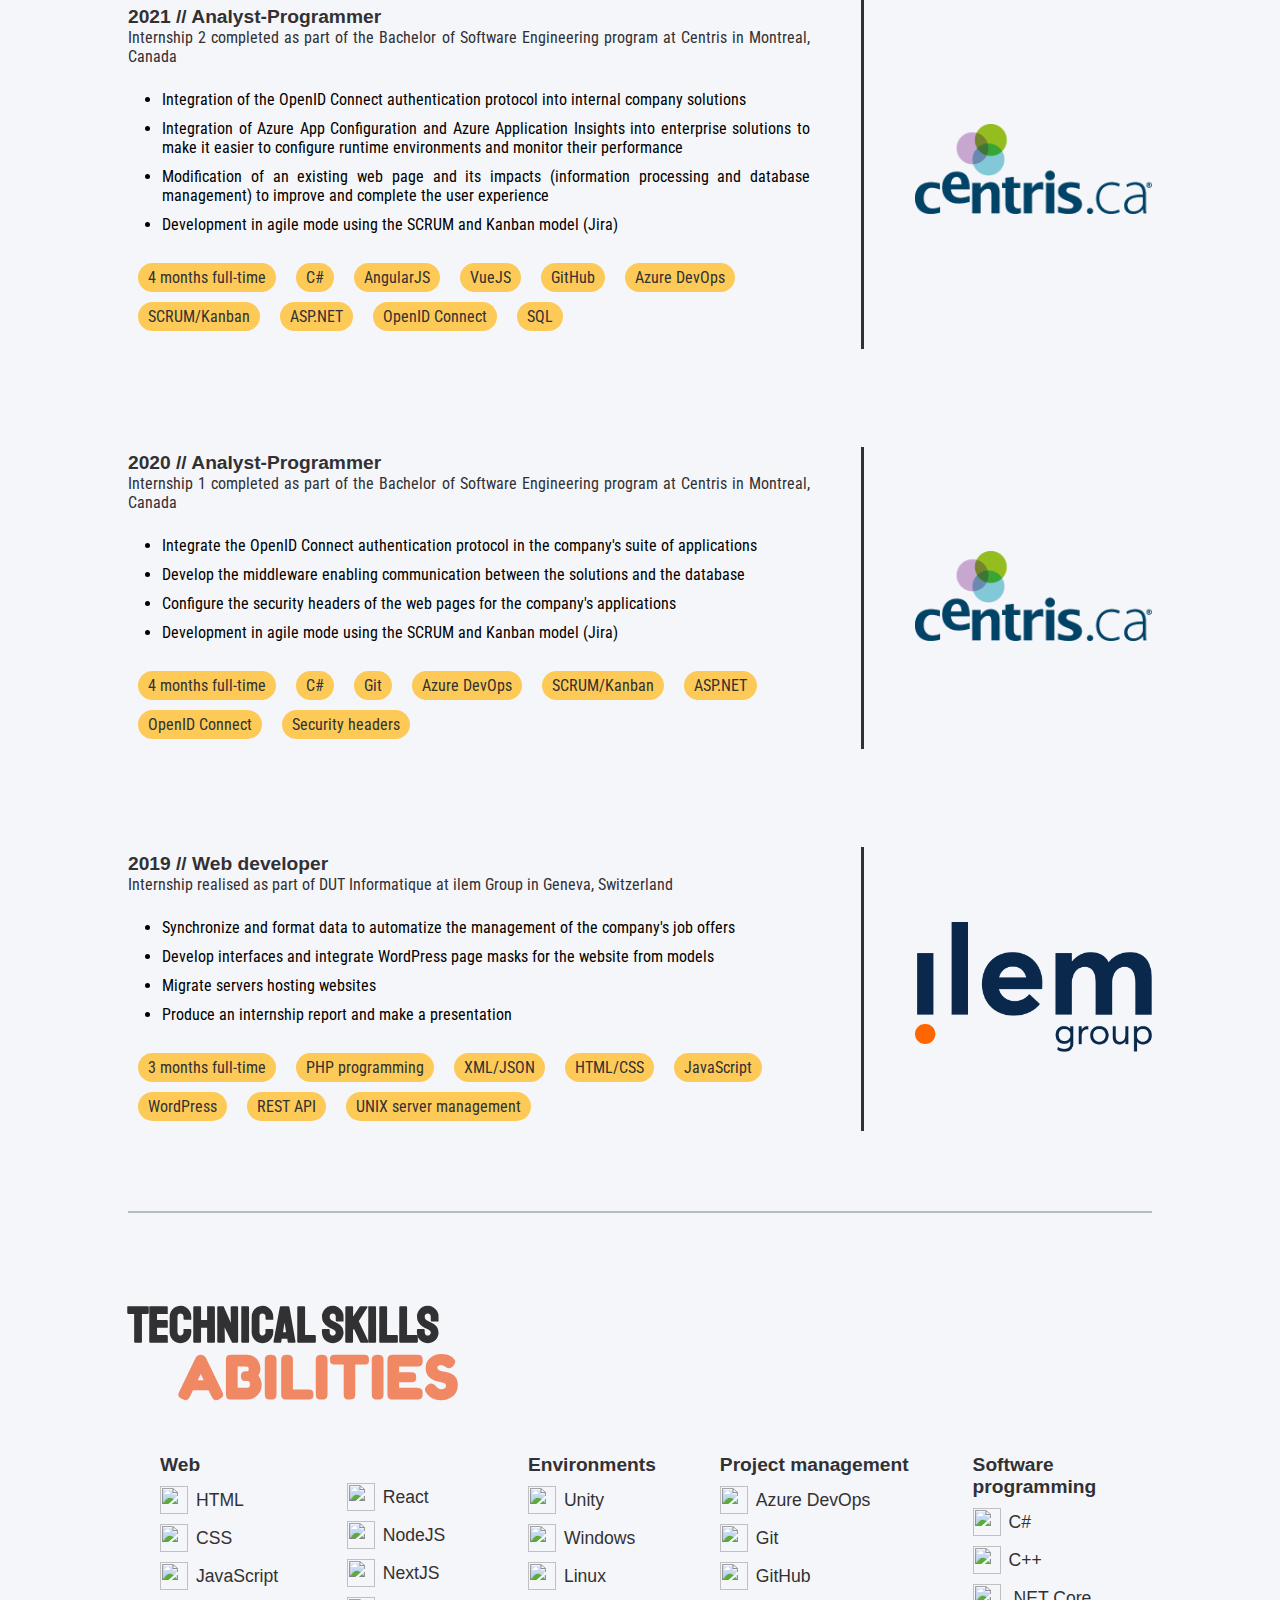
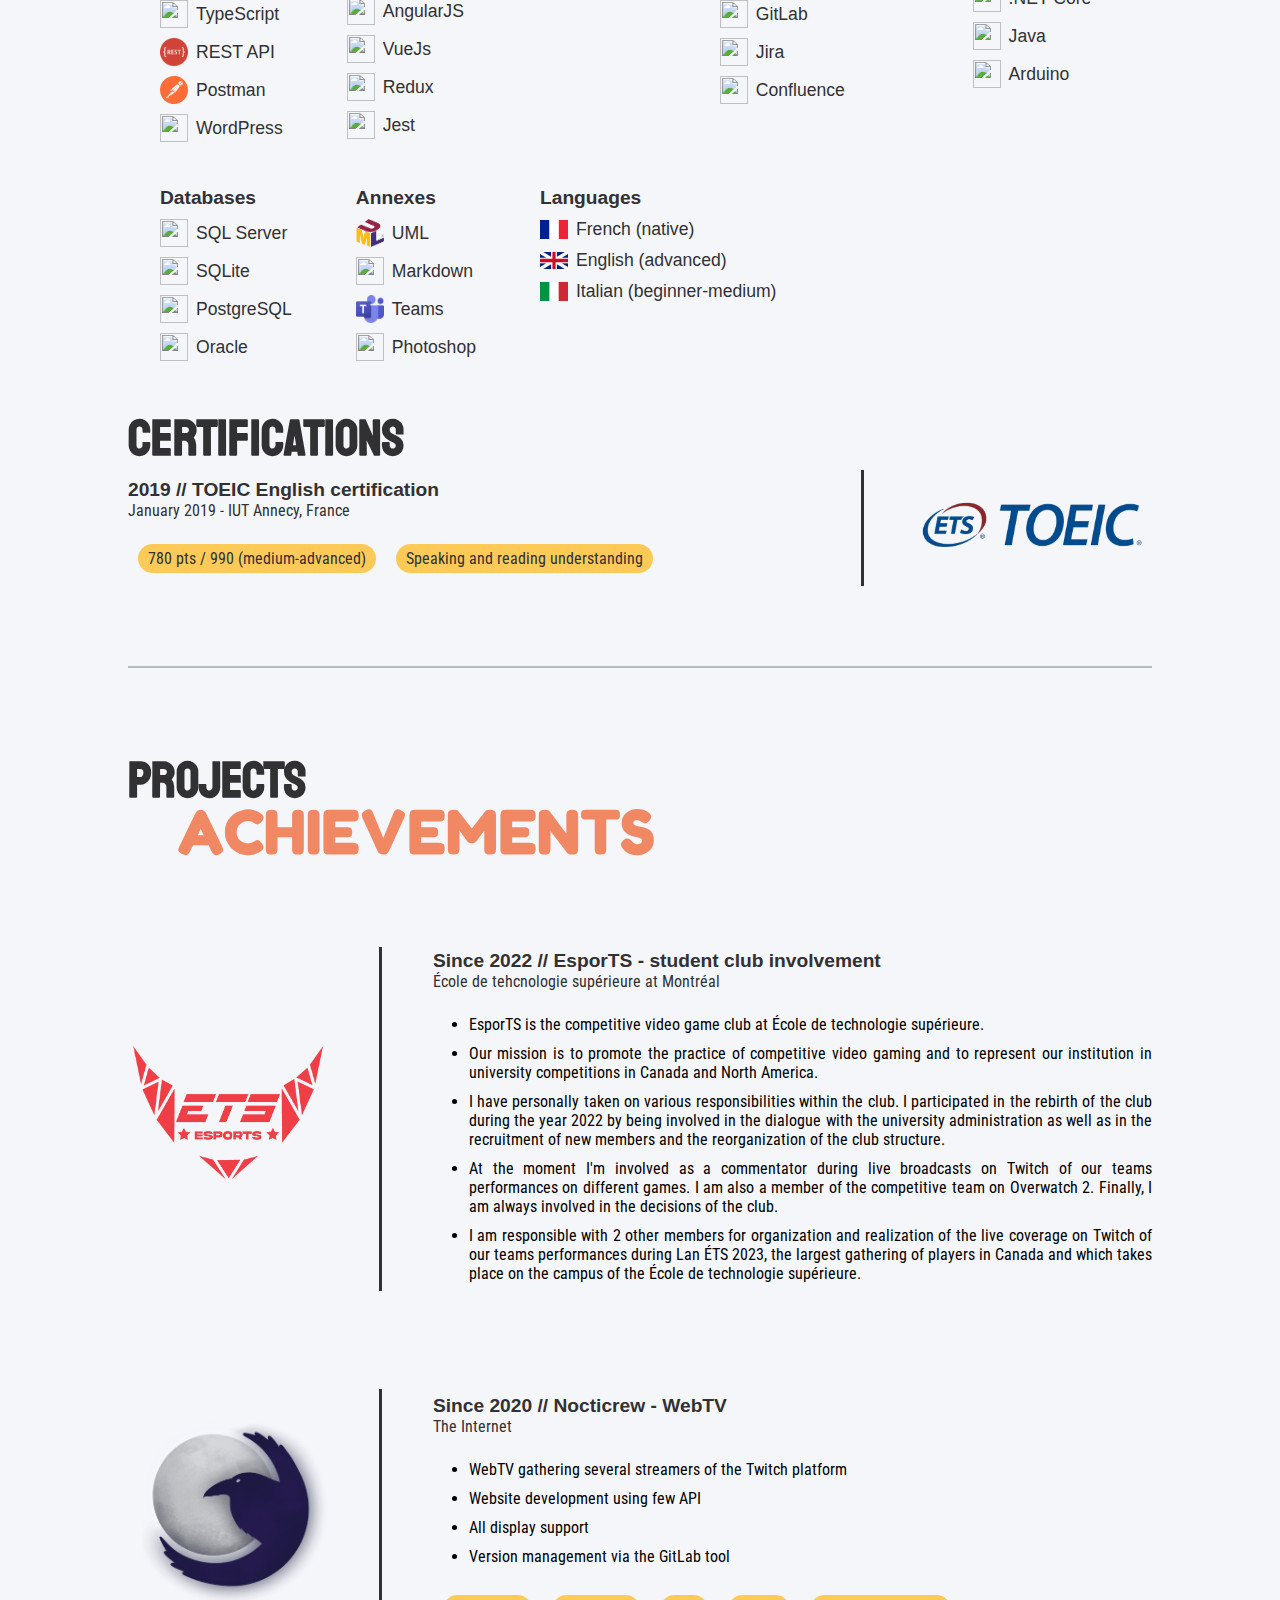
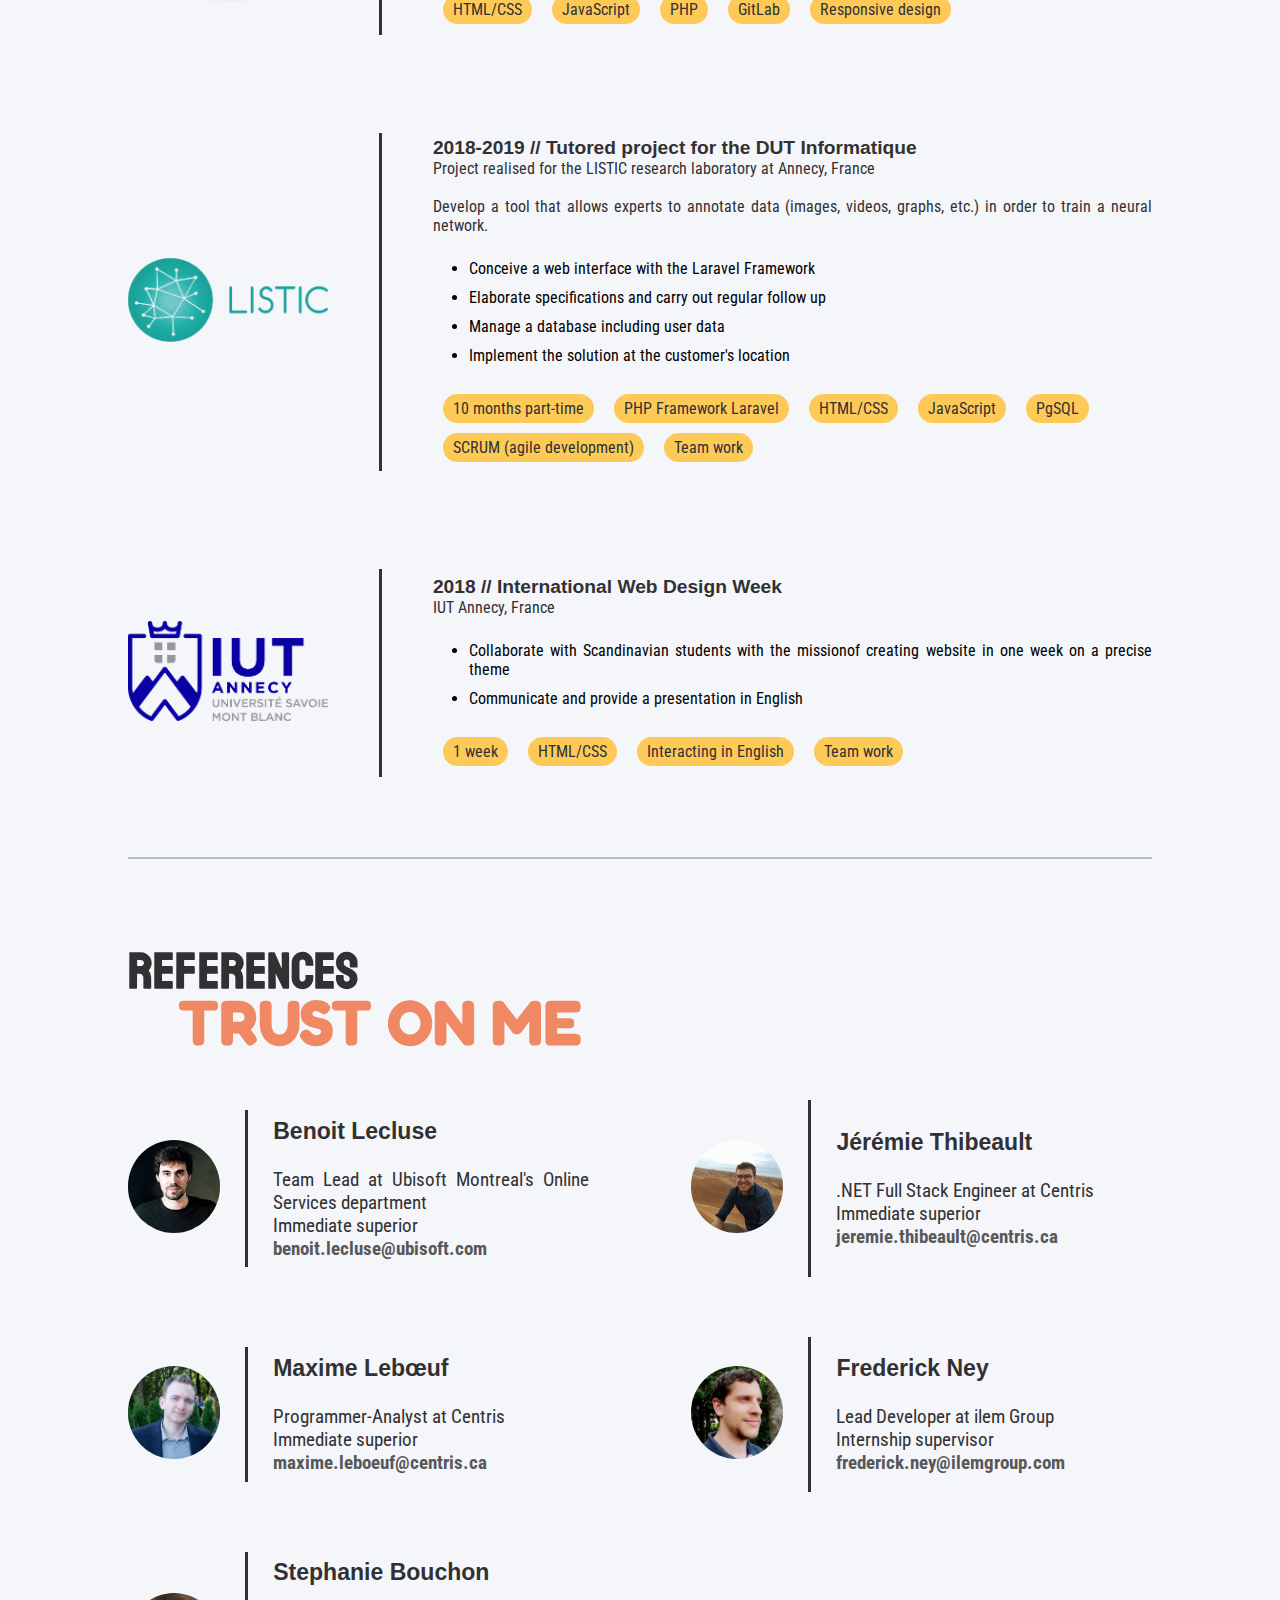
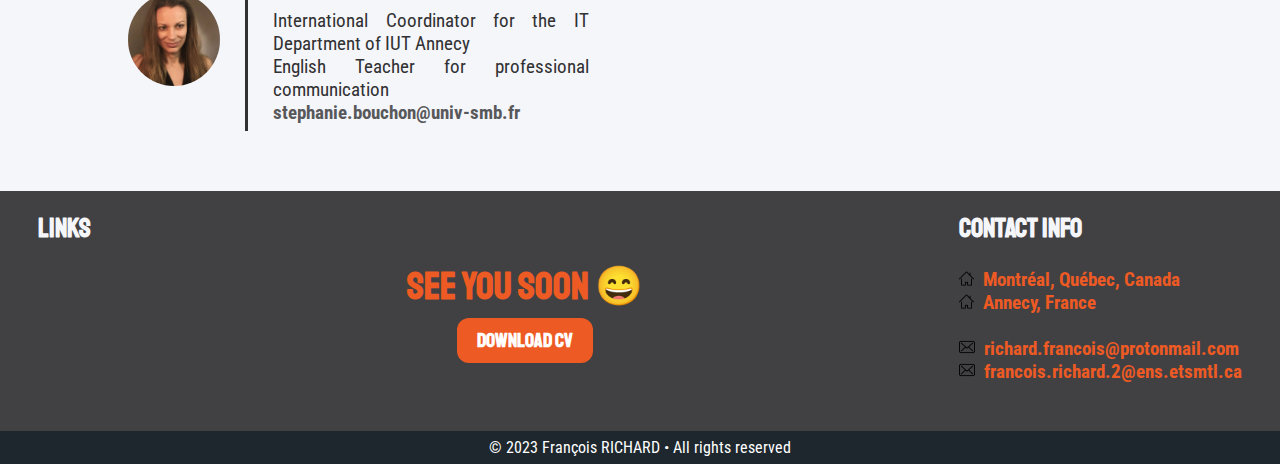
==== commit 4794b023: "Add EsporTS project" ====
--- a/en/index.html
+++ b/en/index.html
@@ -609,7 +609,7 @@
 					</p>
 				</div>
 				<div class="para-bar"></div>
-				<a target="_blank" href="https://www.ets.org/toeic/" class="para-img img_stud_exp" rel="noopener noreferrer"><img src="../data/toeic.png" alt="TOEIC logo" title="TOEIC ETS"></a>
+				<a target="_blank" href="https://www.ets.org/toeic/" class="para-img img_stud_exp" rel="noopener noreferrer"><img src="../data/toeic.png" alt="TOEIC Logo" title="TOEIC ETS"></a>
 			</div>
 		</div>
 
@@ -618,6 +618,24 @@
 		<div class="part" id="projectsPart">
 			<h2 class="name-content">PROJECTS</h2>
 			<h3 class="name-content-bis">ACHIEVEMENTS</h3>
+		<!-- EsporTS -->
+		<br><br>
+		<div class="paragraph">	
+			<a target="_blank" id="esports_img_proj" class="para-img img_proj" rel="noopener noreferrer"><img src="../data/LogoEsporTS.png" alt="EsporTS Logo"></a>
+			<div class="para-bar"></div>
+			<div class="para-content">
+				<h4 class="para-title">Since 2022 // EsporTS - student club involvement</h4>
+				<p>École de tehcnologie supérieure at Montréal</p>
+				<br>
+				<ul class="para-description">
+					<li>EsporTS is the competitive video game club at École de technologie supérieure.</li>
+					<li>Our mission is to promote the practice of competitive video gaming and to represent our institution in university competitions in Canada and North America.</li>
+					<li>I have personally taken on various responsibilities within the club. I participated in the rebirth of the club during the year 2022 by being involved in the dialogue with the university administration as well as in the recruitment of new members and the reorganization of the club structure.</li>
+					<li>At the moment I'm involved as a commentator during live broadcasts on Twitch of our teams performances on different games. I am also a member of the competitive team on Overwatch 2. Finally, I am always involved in the decisions of the club.</li>
+					<li>I am responsible with 2 other members for organization and realization of the live coverage on Twitch of our teams performances during Lan ÉTS 2023, the largest gathering of players in Canada and which takes place on the campus of the École de technologie supérieure.</li>
+				</ul>
+			</div>
+		</div>
 		<!-- Nocticrew -->
 		<br><br>
 		<div class="paragraph">	
--- a/css/style.css
+++ b/css/style.css
@@ -831,6 +831,23 @@
 		transform: scale(1.2) rotate(0deg); 
 	}
 
+	#esports_img_proj{
+		-webkit-transform: scale(0.8) rotate(0deg);
+		-moz-transform: scale(0.8) rotate(0deg);
+		-o-transform: scale(0.8) rotate(0deg);
+		transform: scale(0.8) rotate(0deg); 
+		-webkit-transform: rotate(0deg);
+		-moz-transform: rotate(0deg);
+		-o-transform: rotate(0deg);
+		transform: rotate(0deg); 
+	}
+	#esports_img_proj:hover{
+		-webkit-transform: scale(1.2) rotate(0deg);
+		-moz-transform: scale(1.2) rotate(0deg);
+		-o-transform: scale(1.2) rotate(0deg);
+		transform: scale(1.2) rotate(0deg); 
+	}
+
 	.references-content{ font-size: 1em; }
 }
 
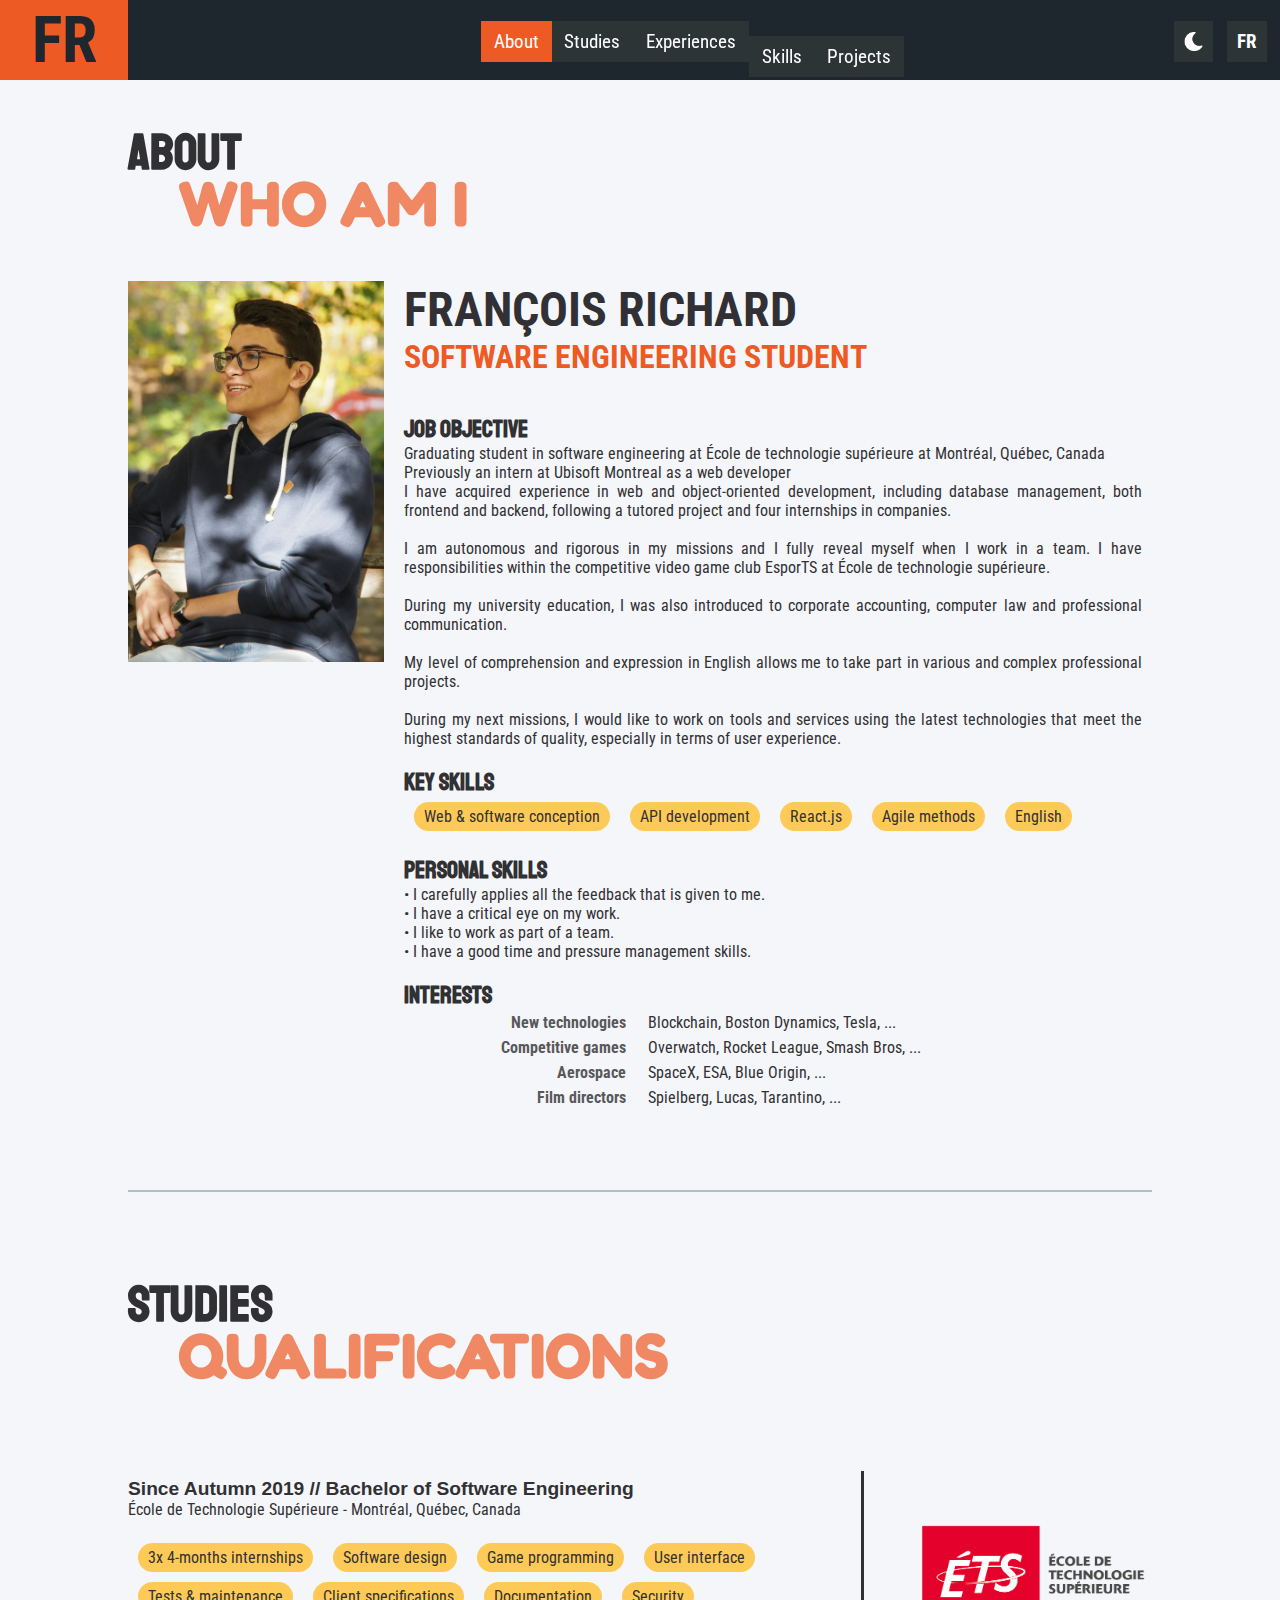
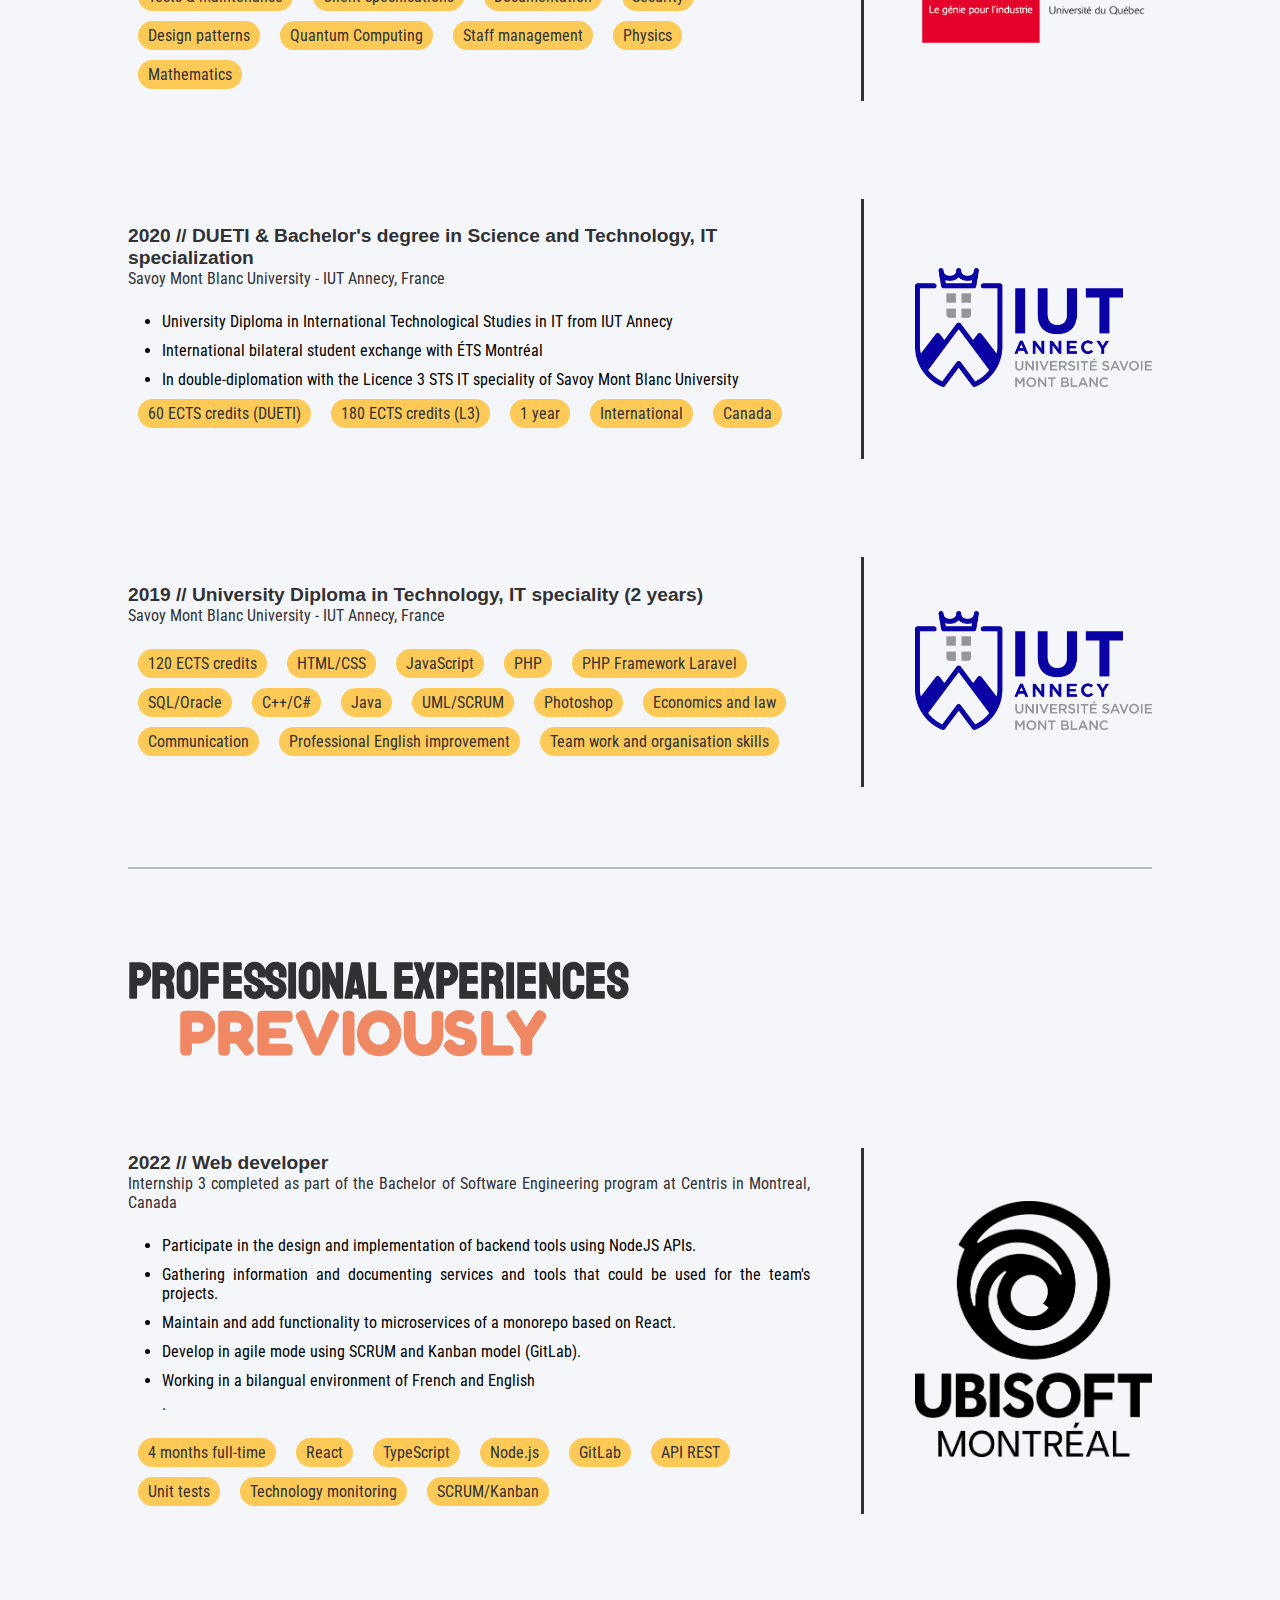
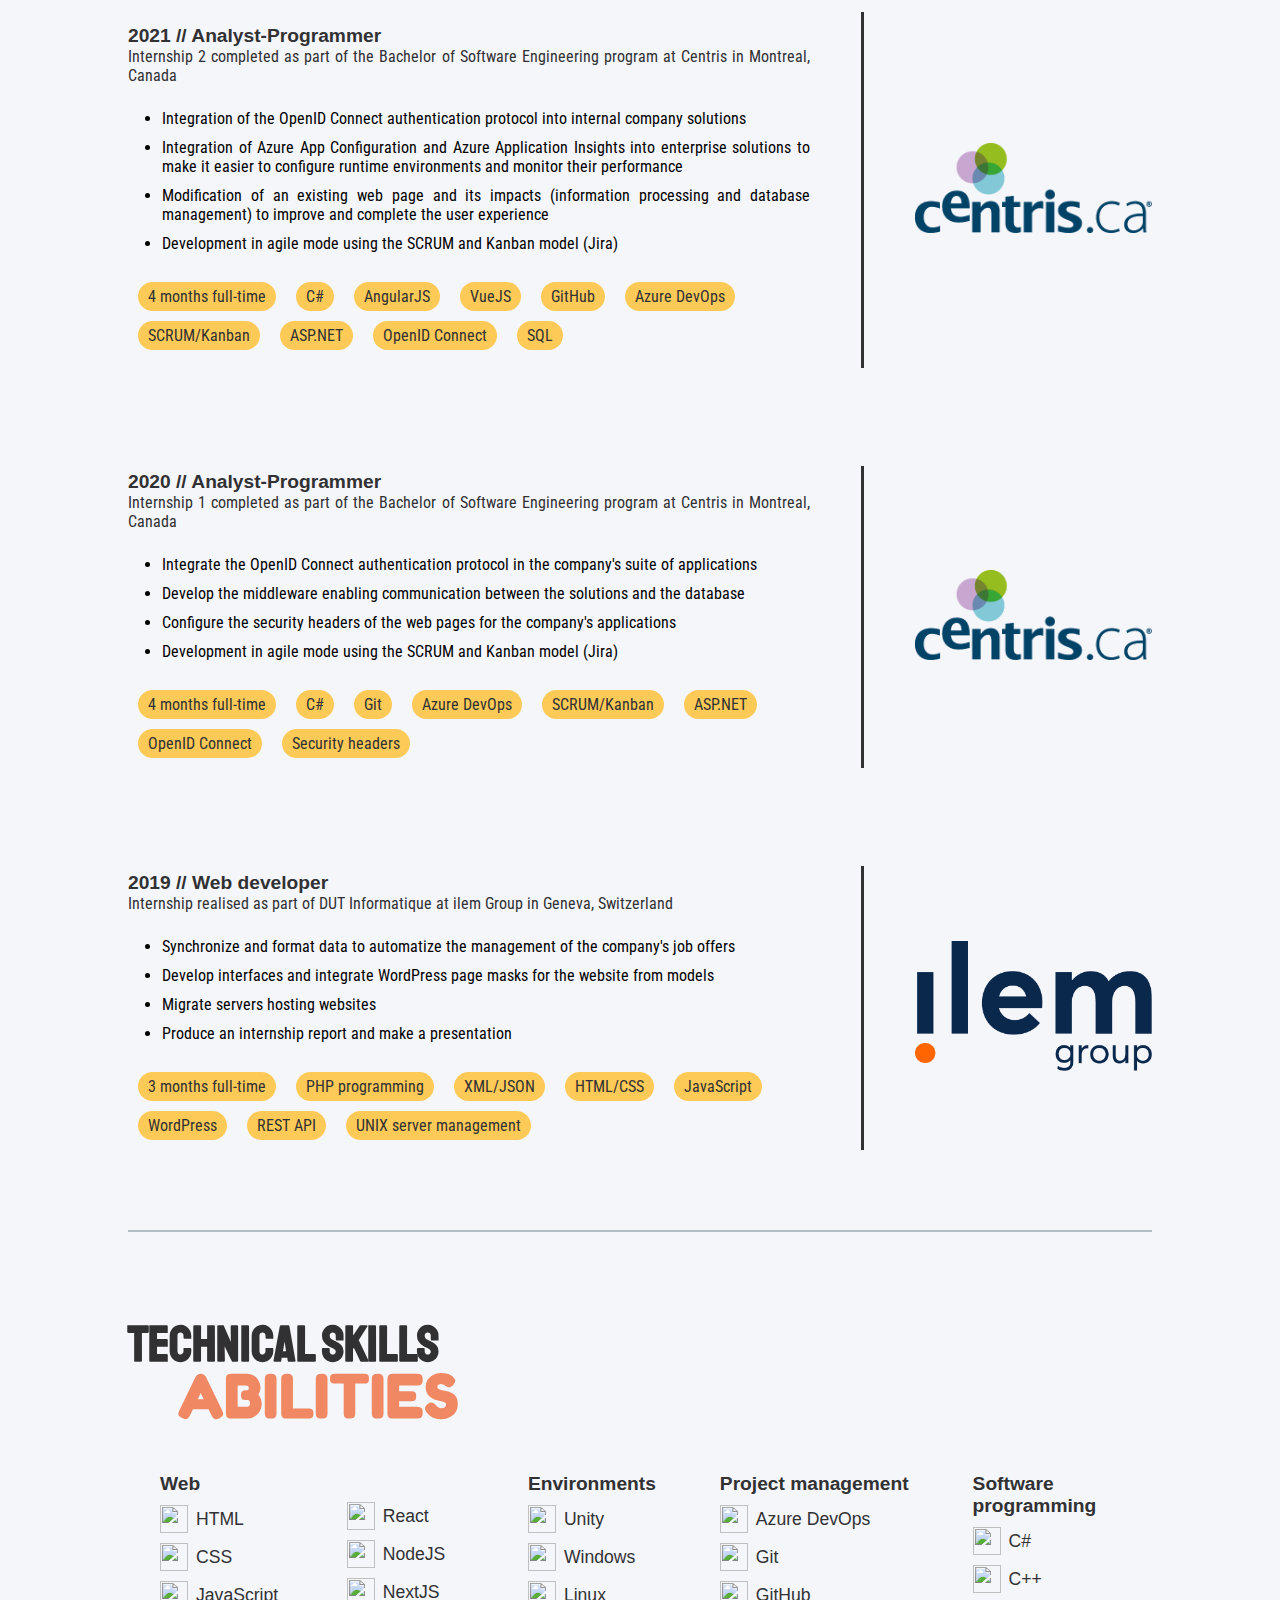
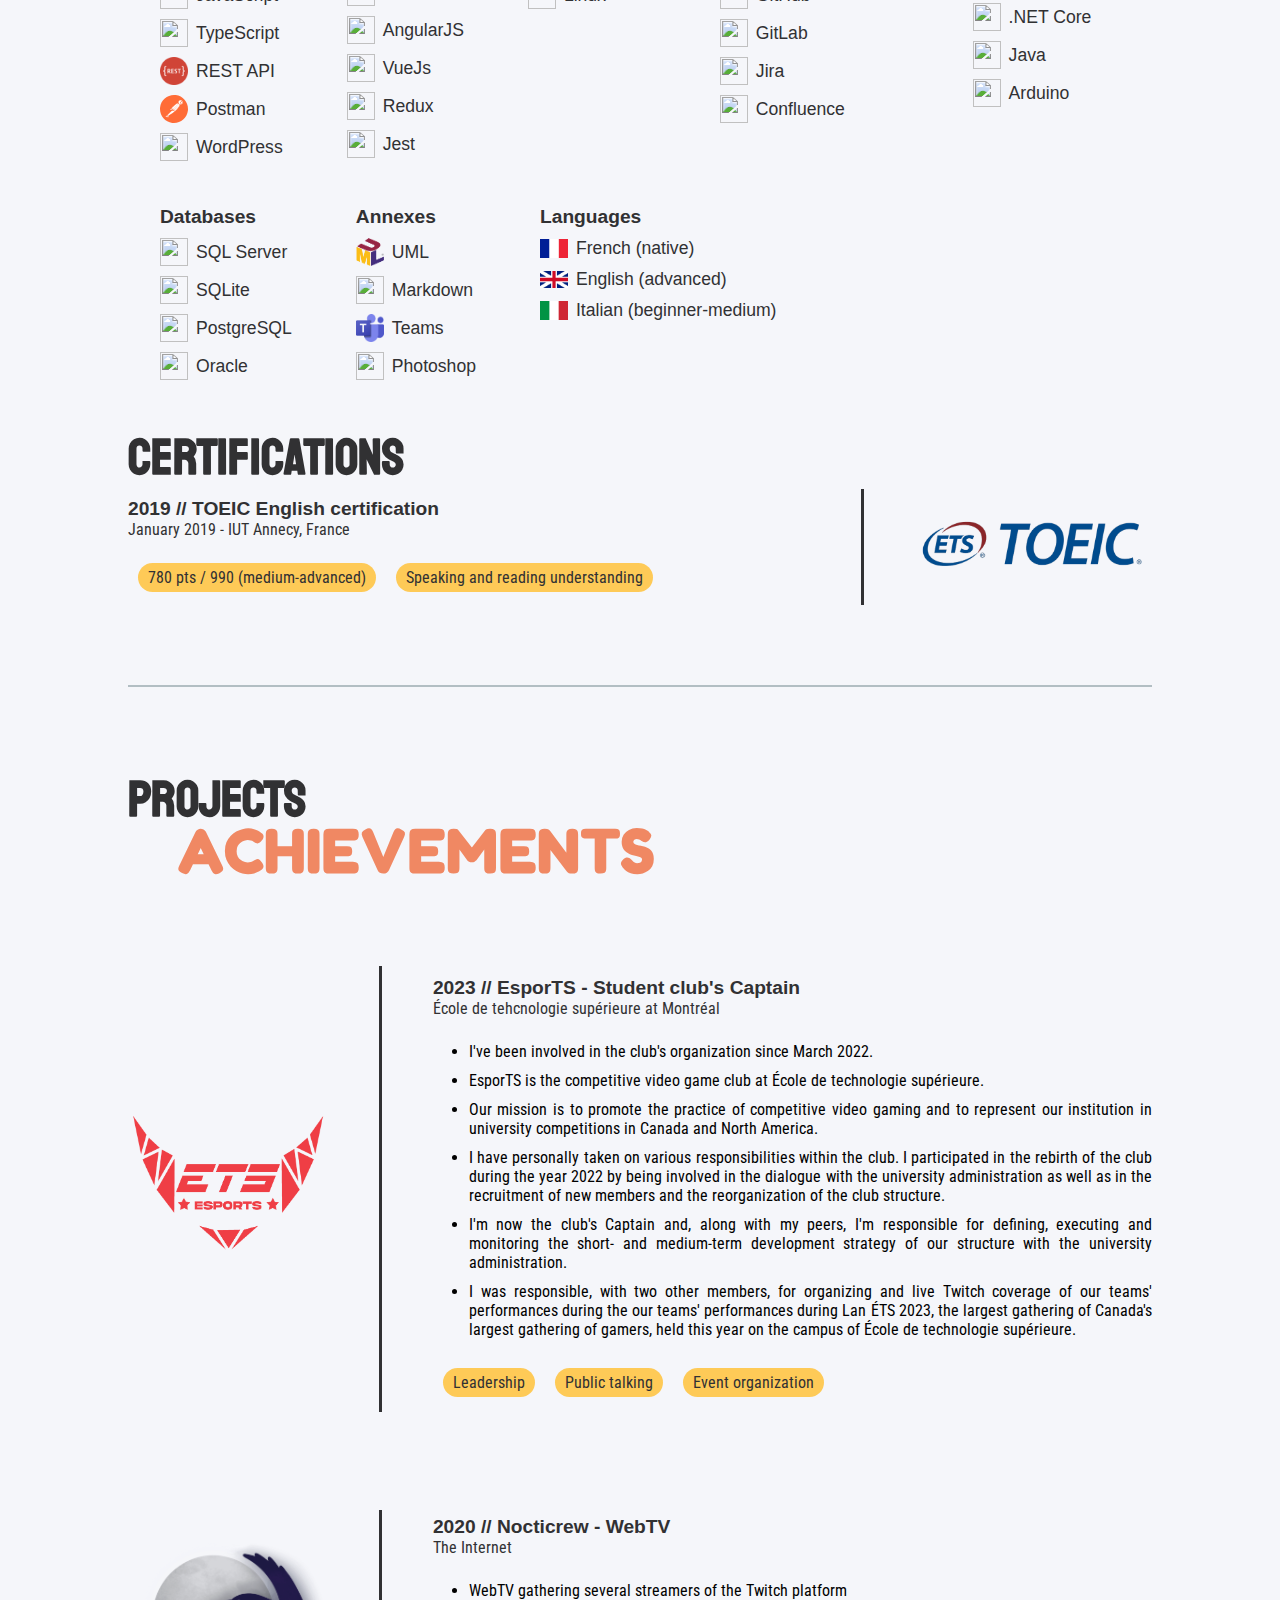
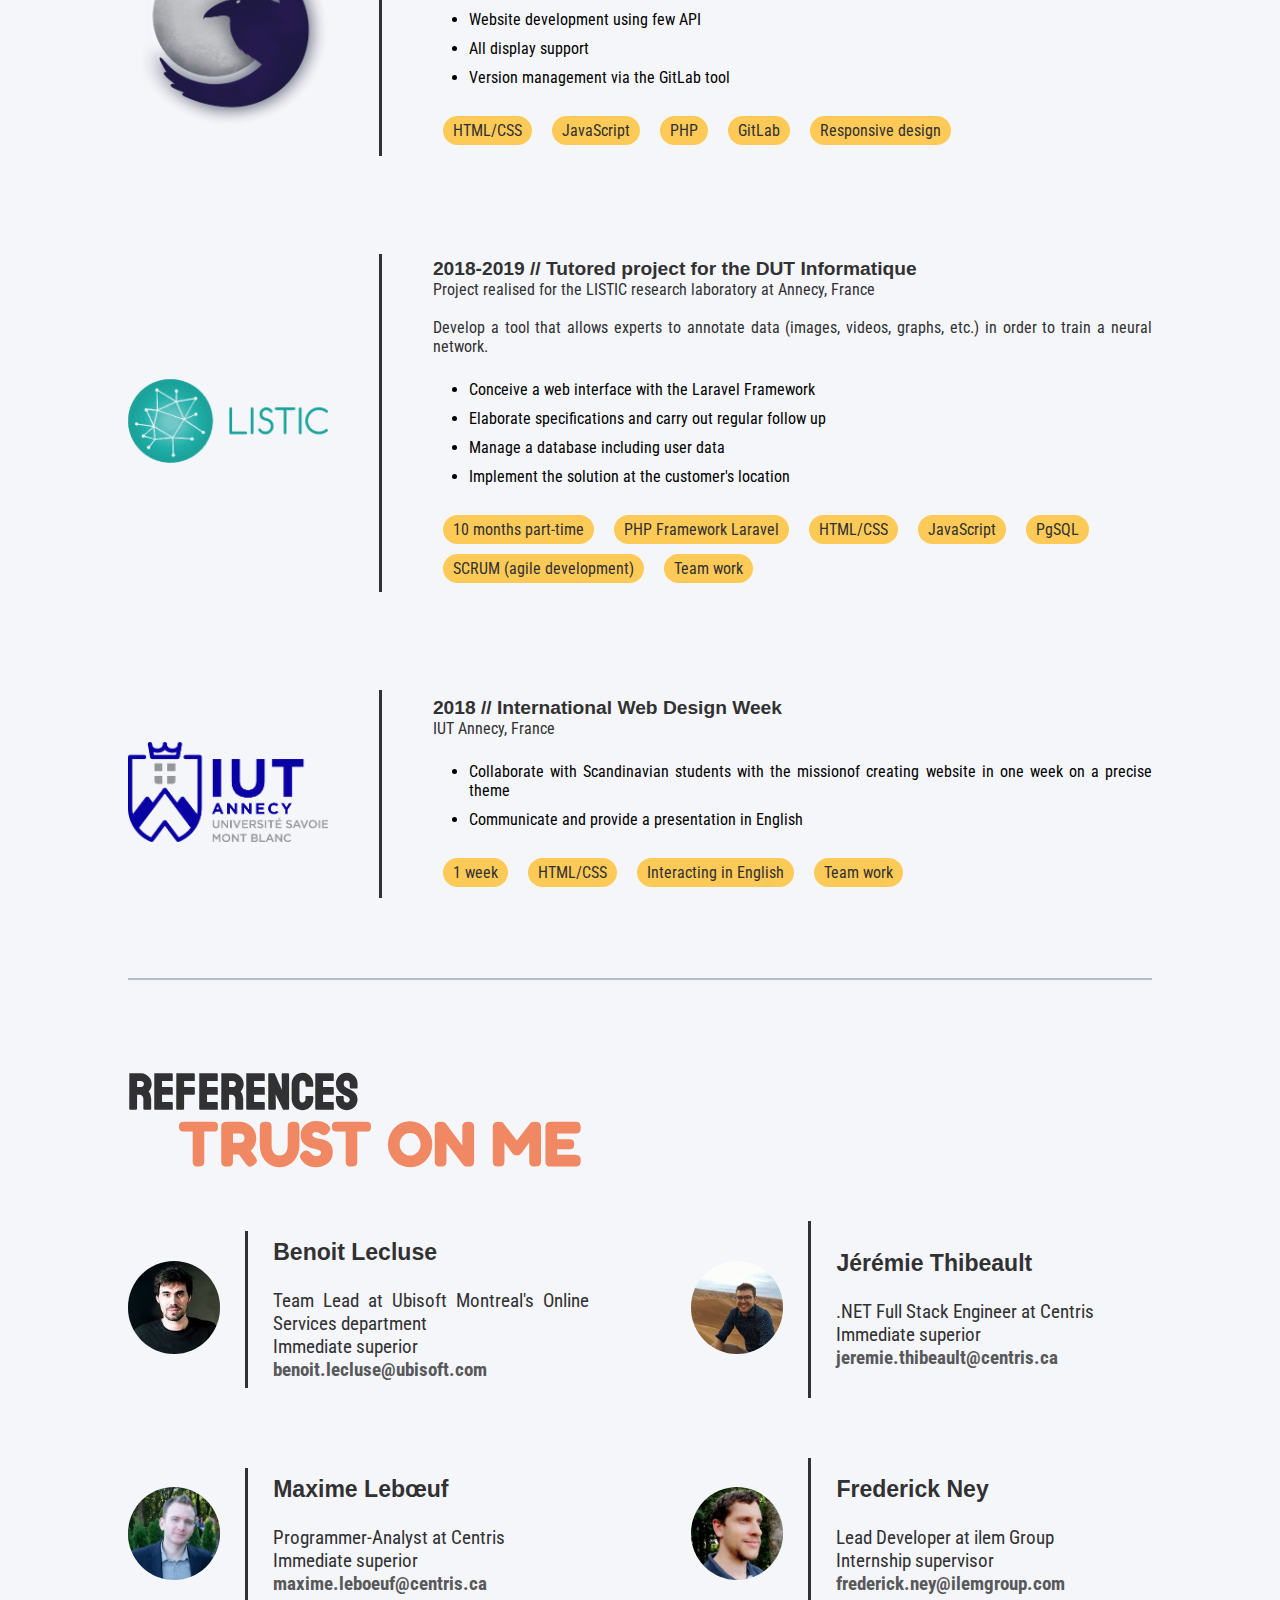
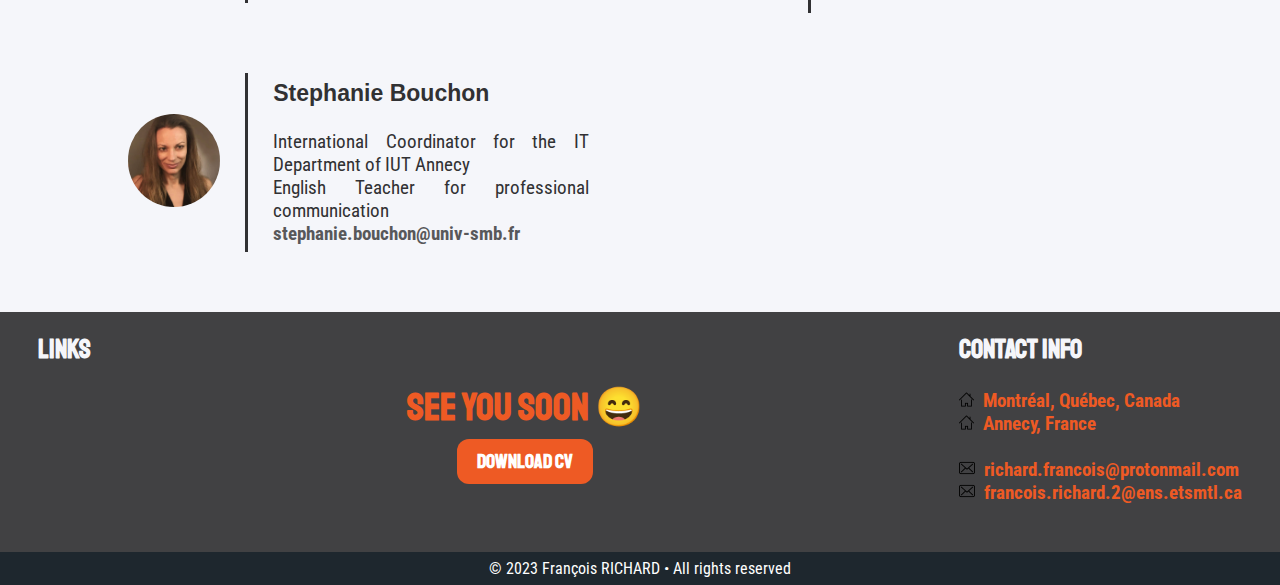
==== commit 69570d20: "Update text + esports captain" ====
--- a/en/index.html
+++ b/en/index.html
@@ -118,7 +118,8 @@
 					<h4 class="about-precision">PERSONAL SKILLS</h4>
 					<p>
 						&bull; I carefully applies all the feedback that is given to me. <br>
-						&bull; I am very critical of my work. <br>
+						&bull; I have a critical eye on my work. <br>
+						&bull; I like to work as part of a team. <br>
 						&bull; I have a good time and pressure management skills.
 					</p>
 					<br>
@@ -157,8 +158,7 @@
 					<p>École de Technologie Supérieure - Montréal, Québec, Canada</p>
 					<br>
 					<p class="para-tag stuff-done">
-						<span>8 classes sessions</span>
-						<span>12 months in intership</span>
+						<span>3x 4-months internships</span>
 						<span>Software design</span>
 						<span>Game programming</span>
 						<span>User interface</span>
@@ -624,16 +624,23 @@
 			<a target="_blank" id="esports_img_proj" class="para-img img_proj" rel="noopener noreferrer"><img src="../data/LogoEsporTS.png" alt="EsporTS Logo"></a>
 			<div class="para-bar"></div>
 			<div class="para-content">
-				<h4 class="para-title">Since 2022 // EsporTS - student club involvement</h4>
+				<h4 class="para-title">2023 // EsporTS - Student club's Captain</h4>
 				<p>École de tehcnologie supérieure at Montréal</p>
 				<br>
 				<ul class="para-description">
+					<li>I've been involved in the club's organization since March 2022.</li>
 					<li>EsporTS is the competitive video game club at École de technologie supérieure.</li>
 					<li>Our mission is to promote the practice of competitive video gaming and to represent our institution in university competitions in Canada and North America.</li>
 					<li>I have personally taken on various responsibilities within the club. I participated in the rebirth of the club during the year 2022 by being involved in the dialogue with the university administration as well as in the recruitment of new members and the reorganization of the club structure.</li>
-					<li>At the moment I'm involved as a commentator during live broadcasts on Twitch of our teams performances on different games. I am also a member of the competitive team on Overwatch 2. Finally, I am always involved in the decisions of the club.</li>
-					<li>I am responsible with 2 other members for organization and realization of the live coverage on Twitch of our teams performances during Lan ÉTS 2023, the largest gathering of players in Canada and which takes place on the campus of the École de technologie supérieure.</li>
+					<li>I'm now the club's Captain and, along with my peers, I'm responsible for defining, executing and monitoring the short- and medium-term development strategy of our structure with the university administration.</li>
+					<li>I was responsible, with two other members, for organizing and live Twitch coverage of our teams' performances during the our teams' performances during Lan ÉTS 2023, the largest gathering of Canada's largest gathering of gamers, held this year on the campus of École de technologie supérieure.</li>
 				</ul>
+				<br>
+				<p class="para-tag stuff-done">
+					<span>Leadership</span>
+					<span>Public talking</span>
+					<span>Event organization</span>
+				</p>
 			</div>
 		</div>
 		<!-- Nocticrew -->
@@ -642,7 +649,7 @@
 			<a target="_blank" href="https://nocticrew.fr/" id="nocticrew_img_proj" class="para-img img_proj" rel="noopener noreferrer"><img src="../data/nocticrew.png" alt="Nocticrew Logo" title="Nocticrew"></a>
 			<div class="para-bar"></div>
 			<div class="para-content">
-				<h4 class="para-title">Since 2020 // Nocticrew - WebTV</h4>
+				<h4 class="para-title">2020 // Nocticrew - WebTV</h4>
 				<p>The Internet</p>
 				<br>
 				<ul class="para-description">
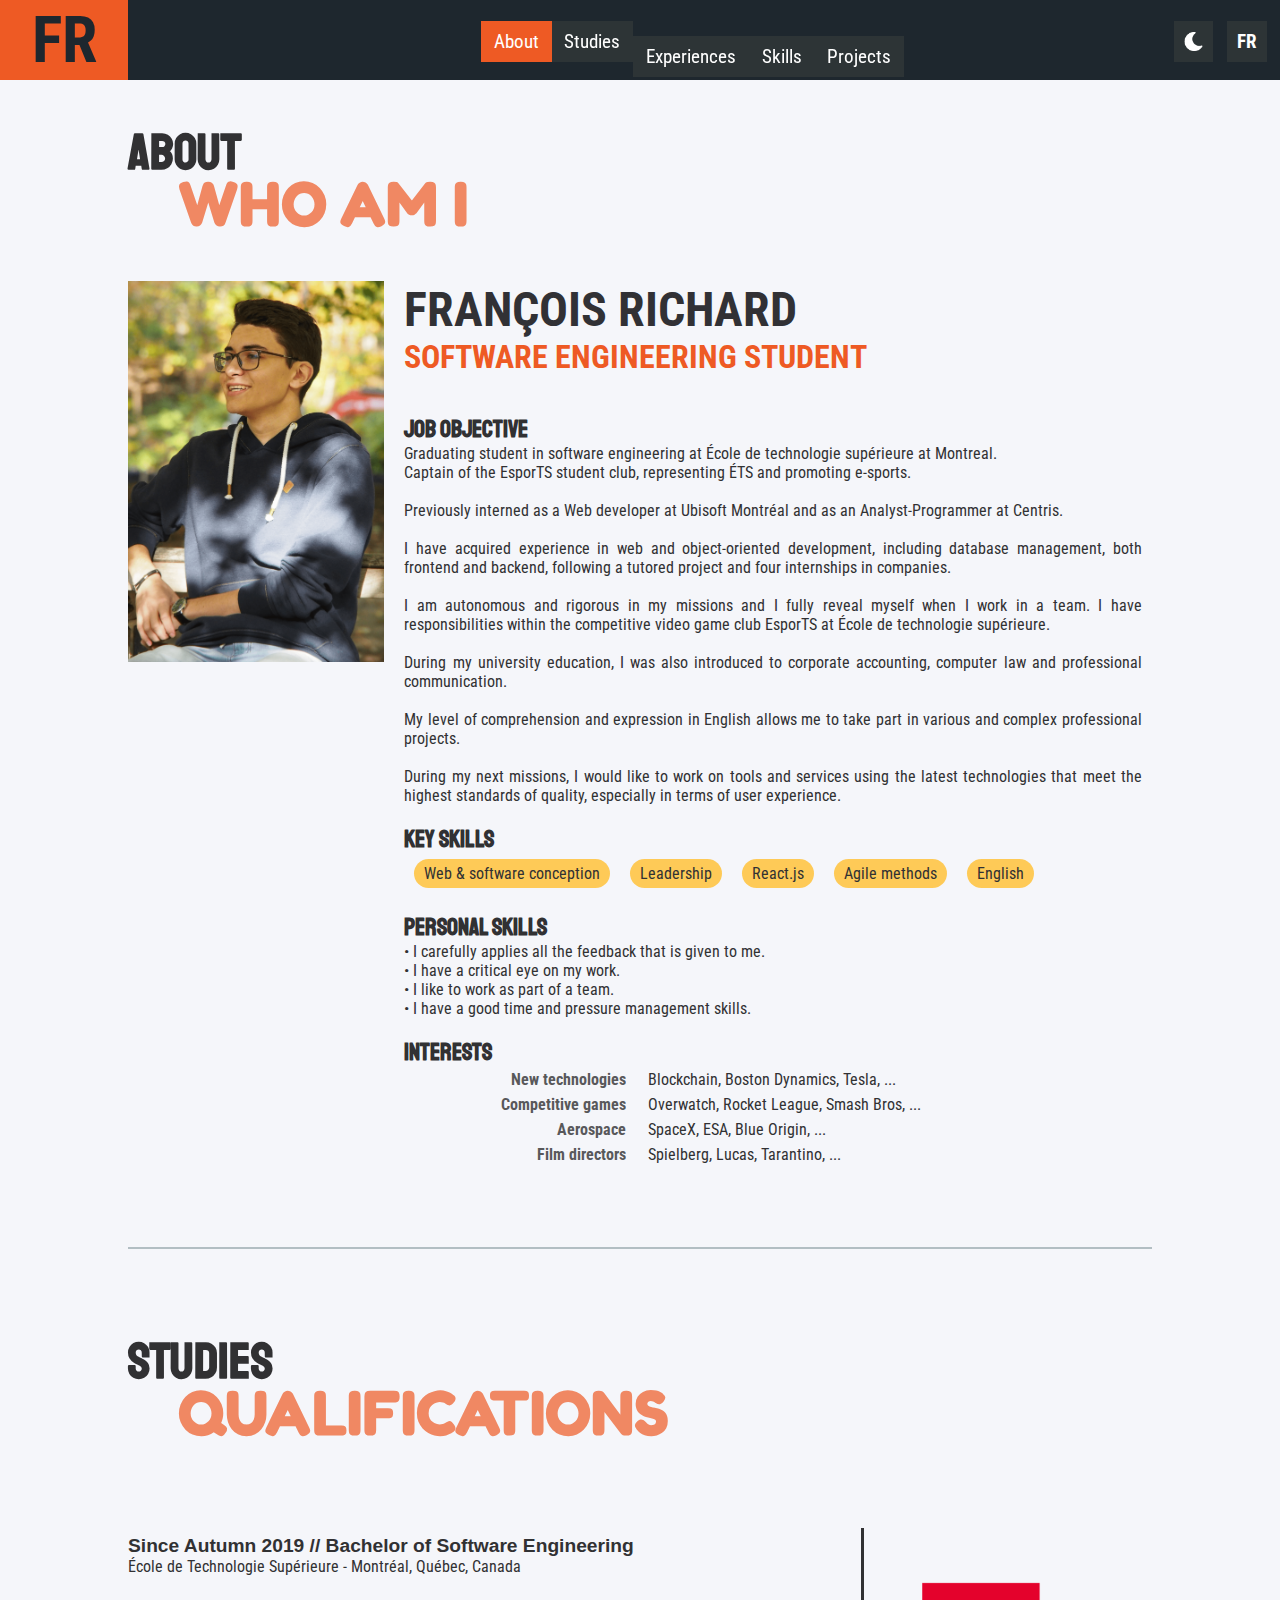
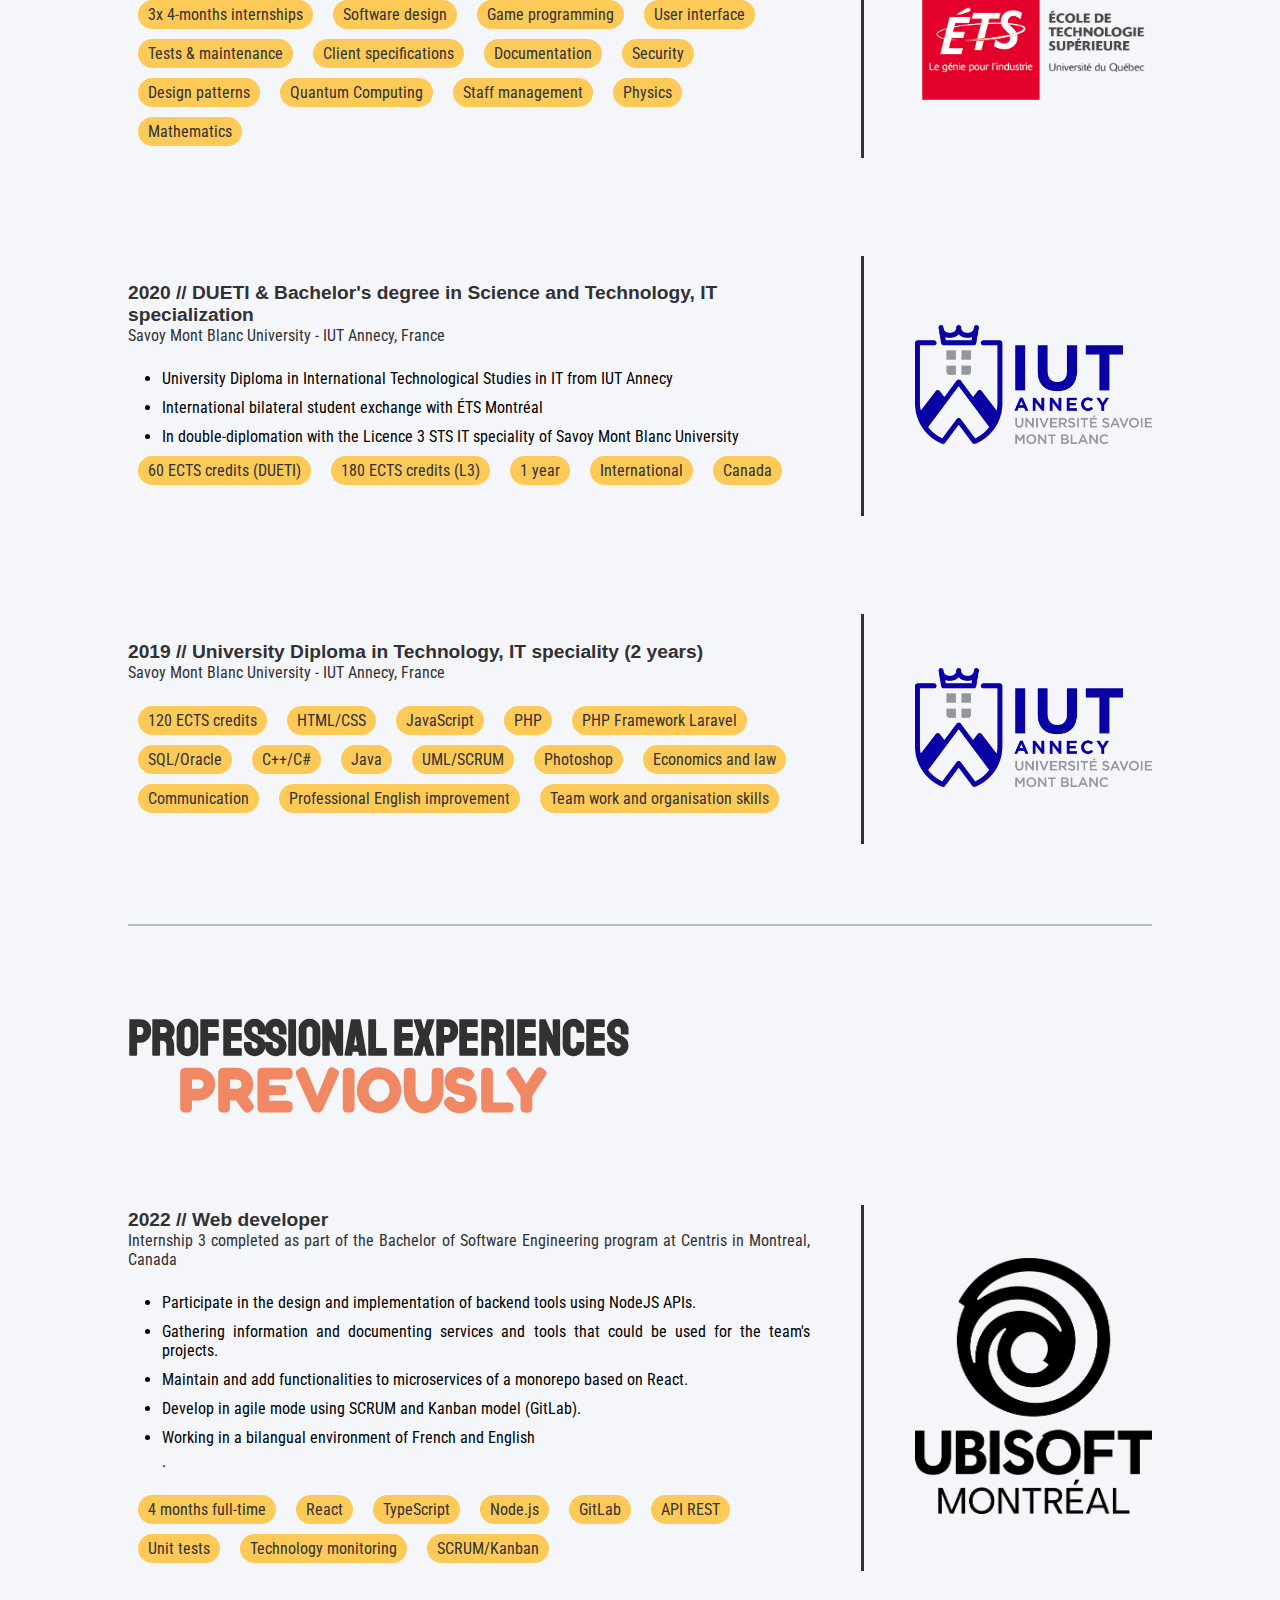
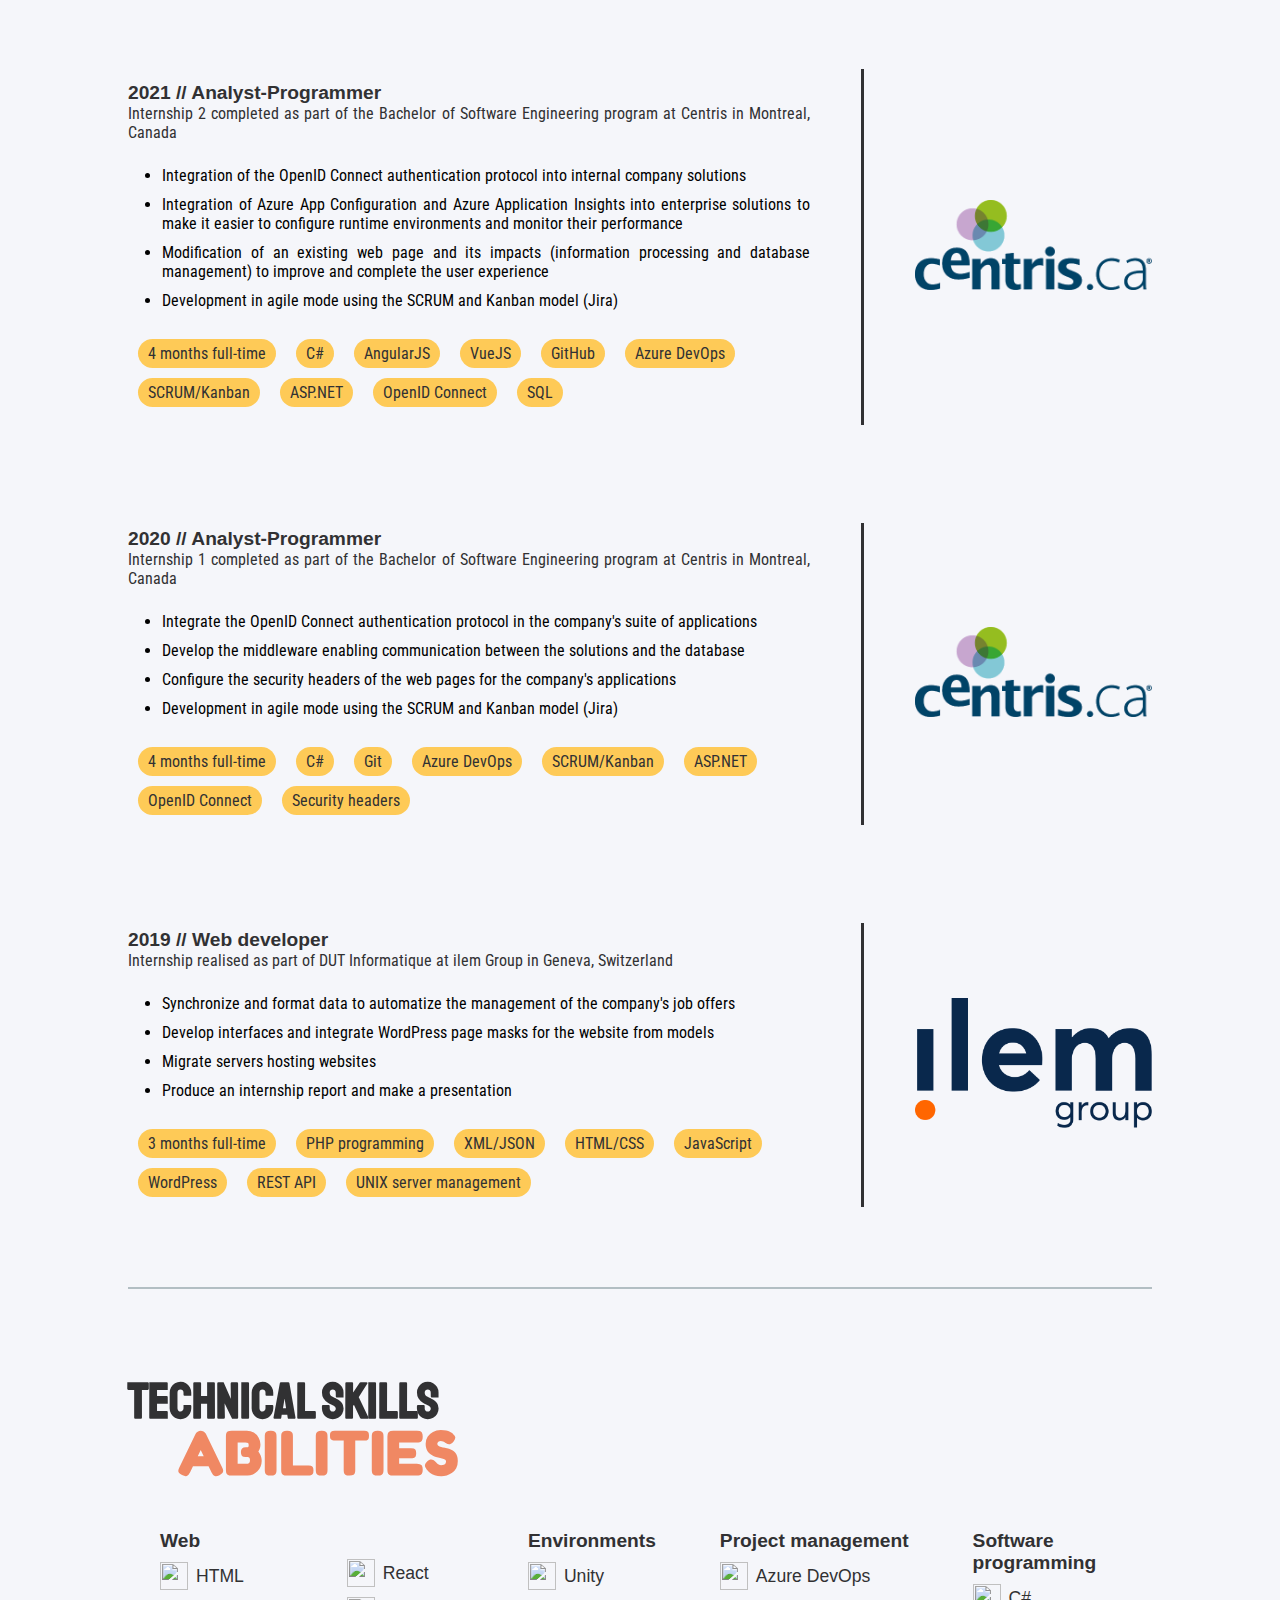
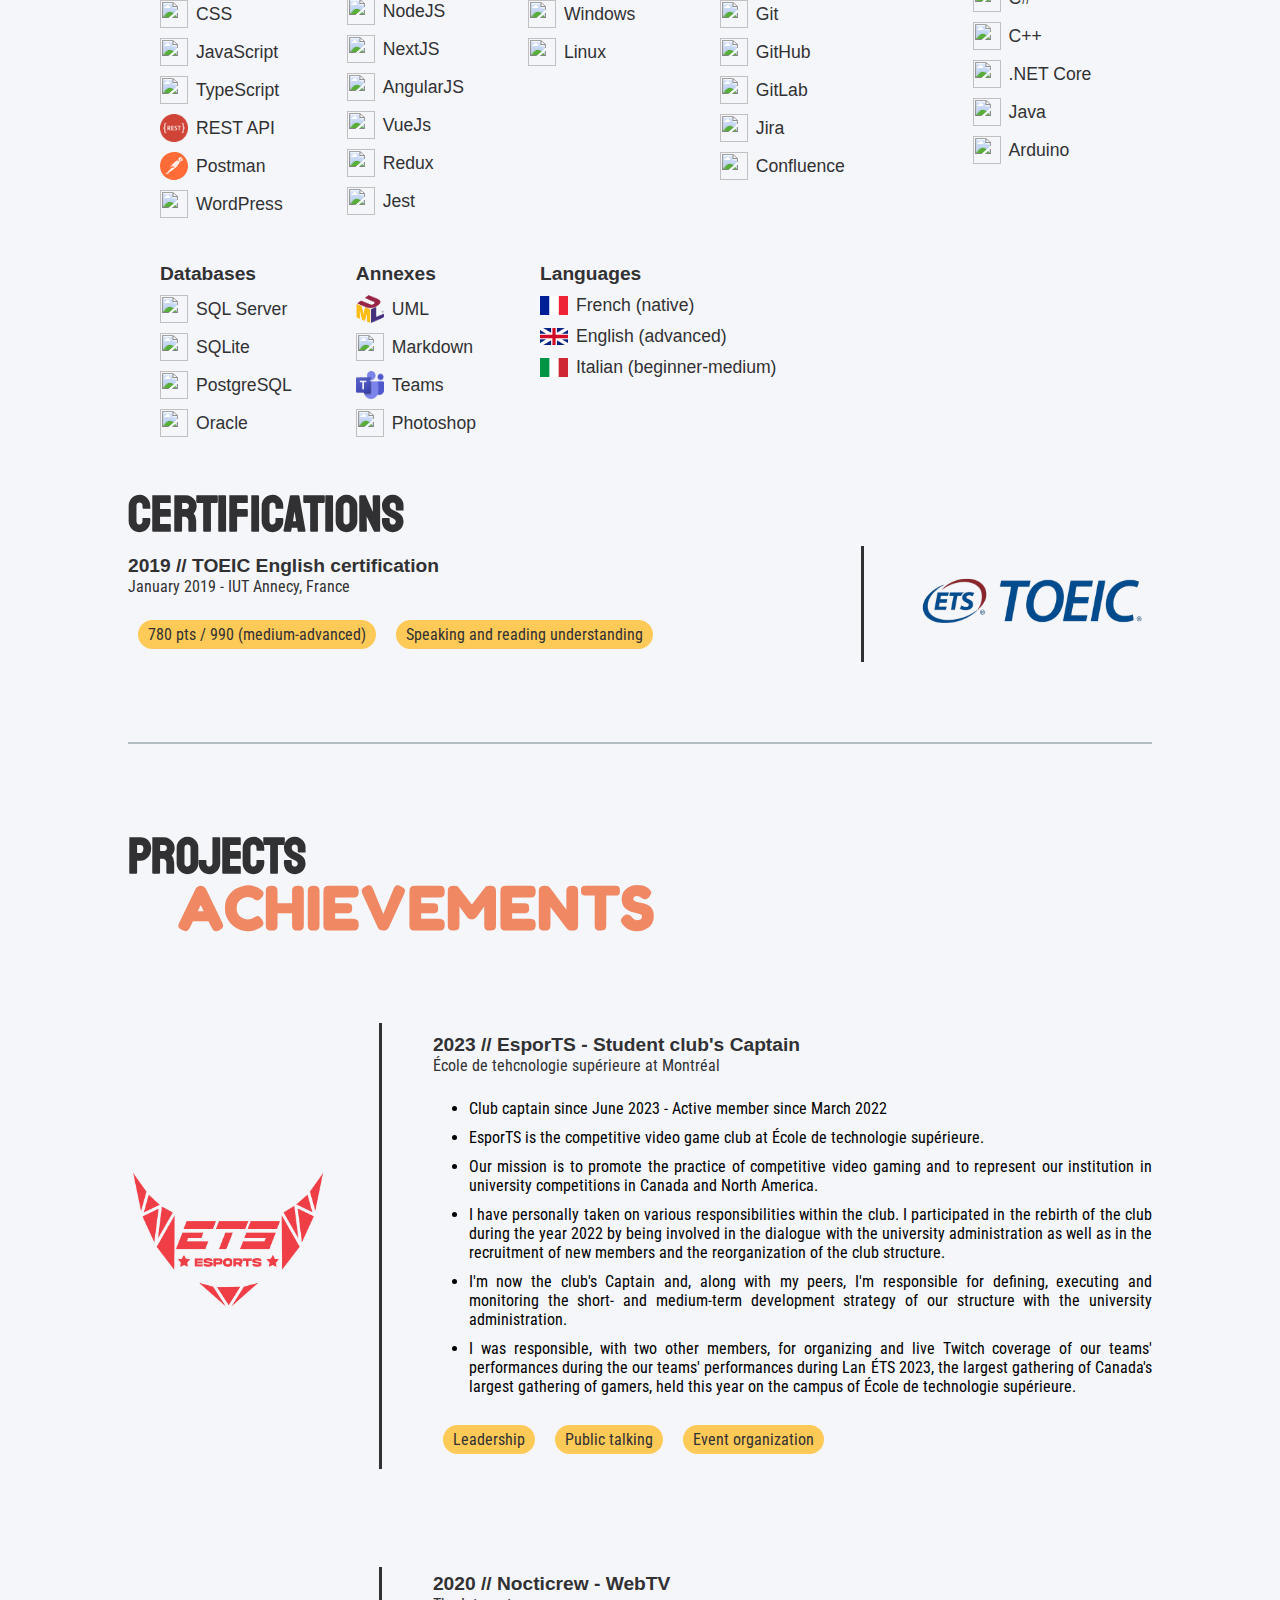
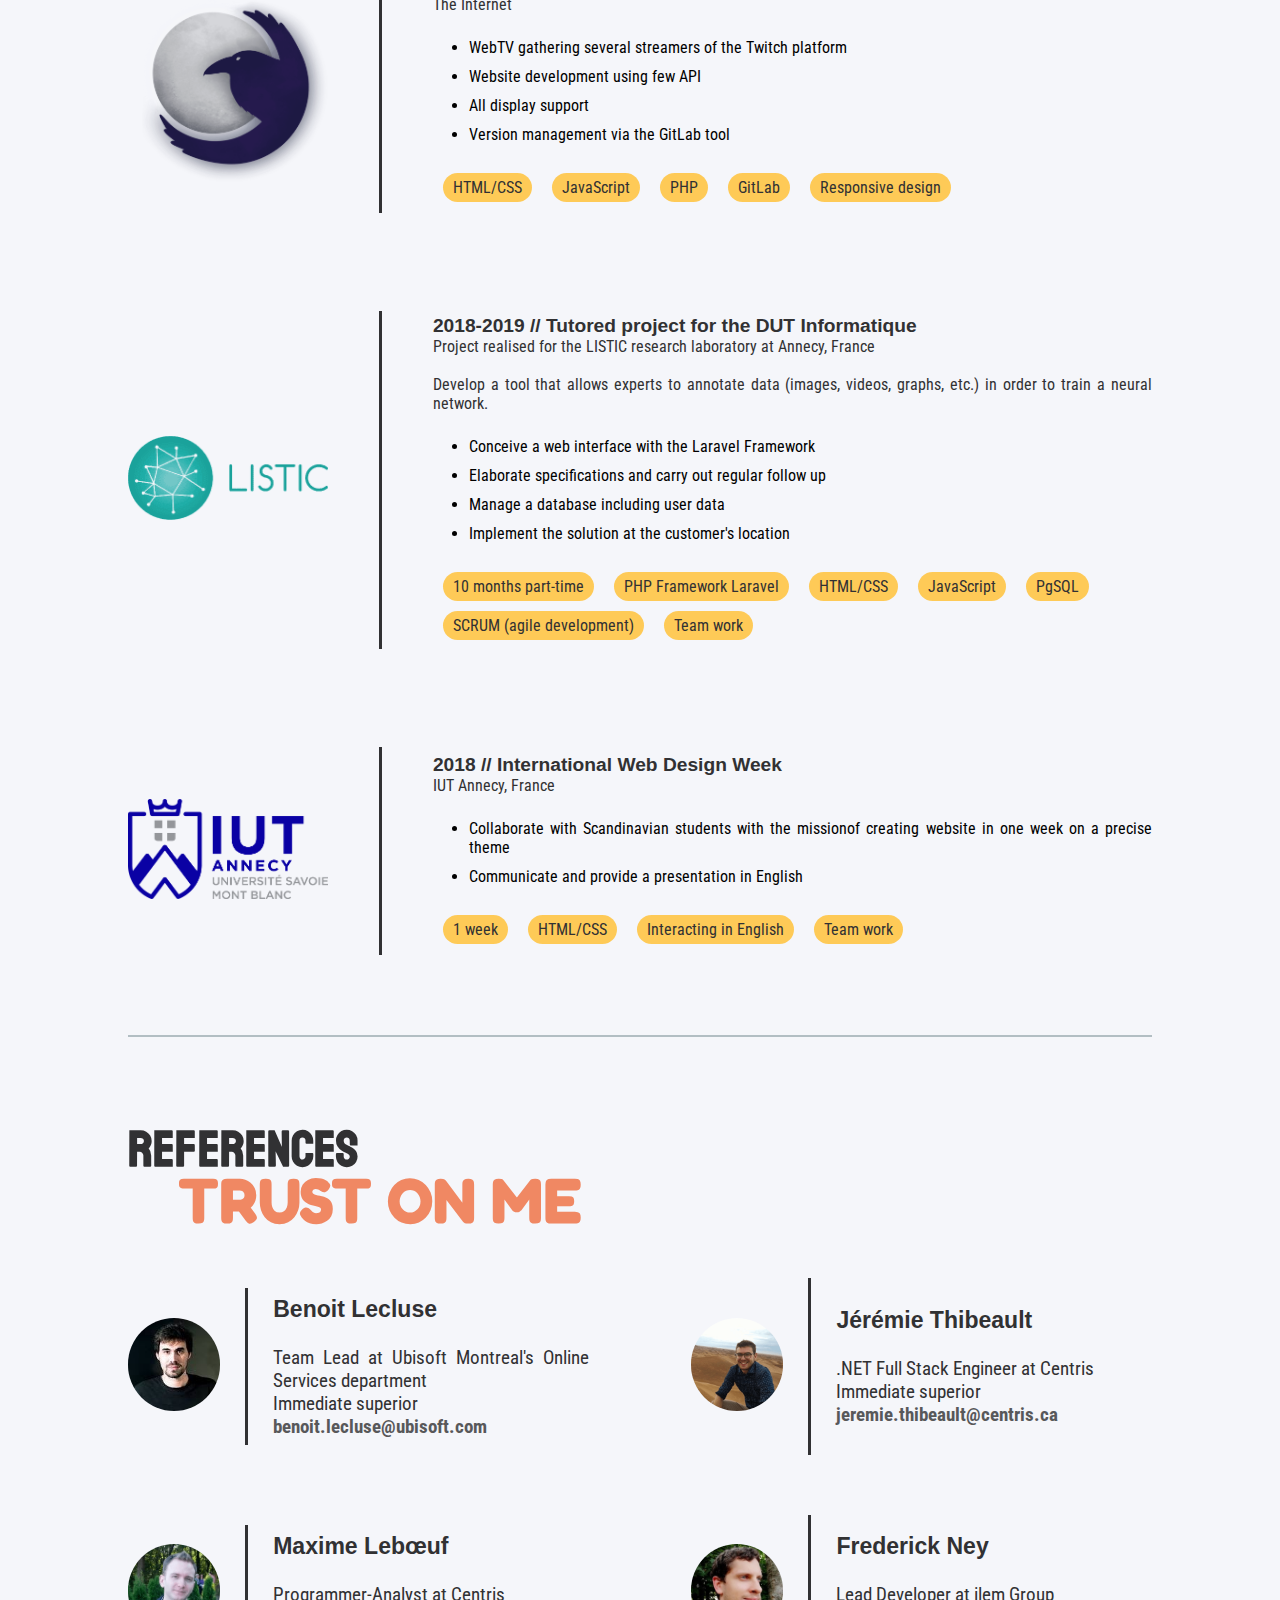
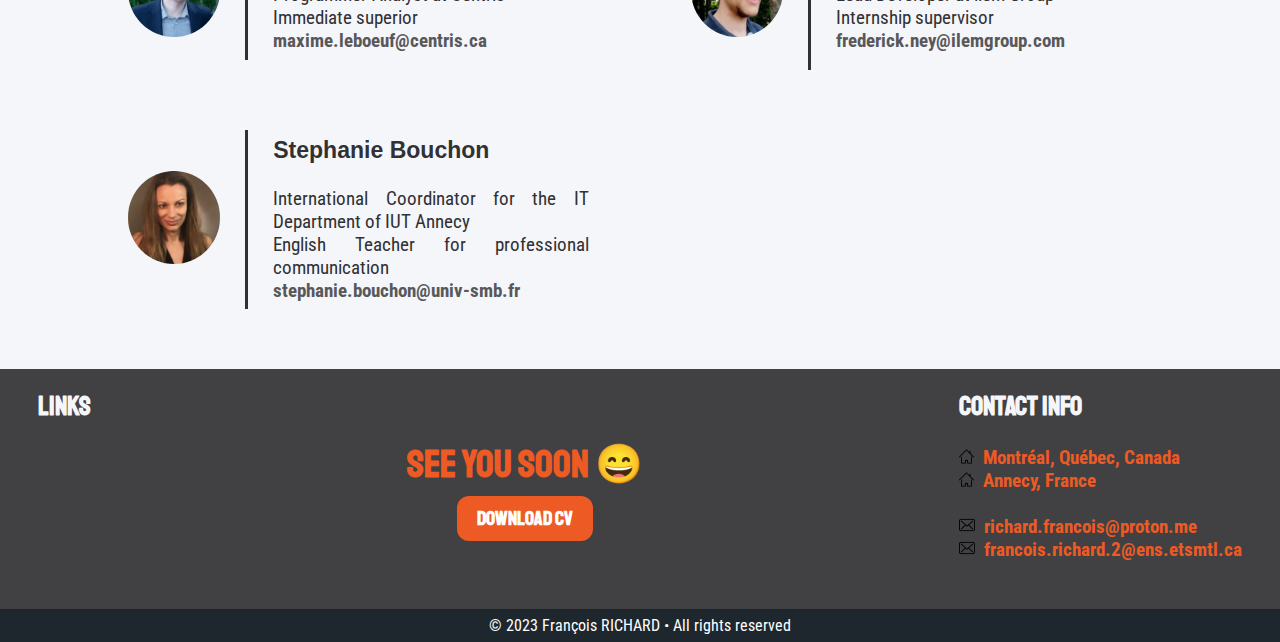
==== commit 145a034a: "CV update + text corrections" ====
--- a/en/index.html
+++ b/en/index.html
@@ -91,9 +91,11 @@
 					<br><br>
 
 					<h4 class="about-precision">JOB OBJECTIVE</h4>
-					<p>Graduating student in software engineering at École de technologie supérieure at Montréal, Québec, Canada</p>
-					<p>Previously an intern at Ubisoft Montreal as a web developer</p>
-						
+					<p>Graduating student in software engineering at École de technologie supérieure at Montreal.</p>
+					<p>Captain of the EsporTS student club, representing ÉTS and promoting e-sports.</p>
+					<br>
+					<p>Previously interned as a Web developer at Ubisoft Montréal and as an Analyst-Programmer at Centris.</p>
+					<br>
 					<p>I have acquired experience in web and object-oriented development, including database management, both frontend and backend, following a tutored project and four internships in companies.</p>
 					<br>	
 					<p>I am autonomous and rigorous in my missions and I fully reveal myself when I work in a team. I have responsibilities within the competitive video game club EsporTS at École de technologie supérieure.</p>
@@ -108,7 +110,7 @@
 					<h4 class="about-precision">KEY SKILLS</h4>
 					<p class="para-tag stuff-done">
 						<span>Web & software conception</span>
-						<span> API development</span>
+						<span>Leadership</span>
 						<span>React.js</span>
 						<span>Agile methods</span>
 						<span>English</span>
@@ -243,7 +245,7 @@
 					<ul class="para-description">
 						<li>Participate in the design and implementation of backend tools using NodeJS APIs.</li>
 						<li>Gathering information and documenting services and tools that could be used for the team's projects.</li>
-						<li>Maintain and add functionality to microservices of a monorepo based on React.</li>
+						<li>Maintain and add functionalities to microservices of a monorepo based on React.</li>
 						<li>Develop in agile mode using SCRUM and Kanban model (GitLab).</li>
 						<li>Working in a bilangual environment of French and English</li>.
 					</ul>
@@ -628,7 +630,7 @@
 				<p>École de tehcnologie supérieure at Montréal</p>
 				<br>
 				<ul class="para-description">
-					<li>I've been involved in the club's organization since March 2022.</li>
+					<li>Club captain since June 2023 - Active member since March 2022</li>
 					<li>EsporTS is the competitive video game club at École de technologie supérieure.</li>
 					<li>Our mission is to promote the practice of competitive video gaming and to represent our institution in university competitions in Canada and North America.</li>
 					<li>I have personally taken on various responsibilities within the club. I participated in the rebirth of the club during the year 2022 by being involved in the dialogue with the university administration as well as in the recruitment of new members and the reorganization of the club structure.</li>
@@ -827,7 +829,7 @@
 				<p><img src="../data/address.png" class="coord_icons" alt="address-icon"> Montréal, Québec, Canada</p>
 				<p><img src="../data/address.png" class="coord_icons" alt="address-icon"> Annecy, France</p>
 				<br>
-				<p class="unselectable"><img src="../data/email.png" class="coord_icons" alt="email-icon"> richard.francois@protonmail.com</p>
+				<p class="unselectable"><img src="../data/email.png" class="coord_icons" alt="email-icon"> richard.francois@proton.me</p>
 				<p class="unselectable"><img src="../data/email.png" class="coord_icons" alt="email-icon"> francois.richard.2@ens.etsmtl.ca</p> 
 			</div>
 		</footer>
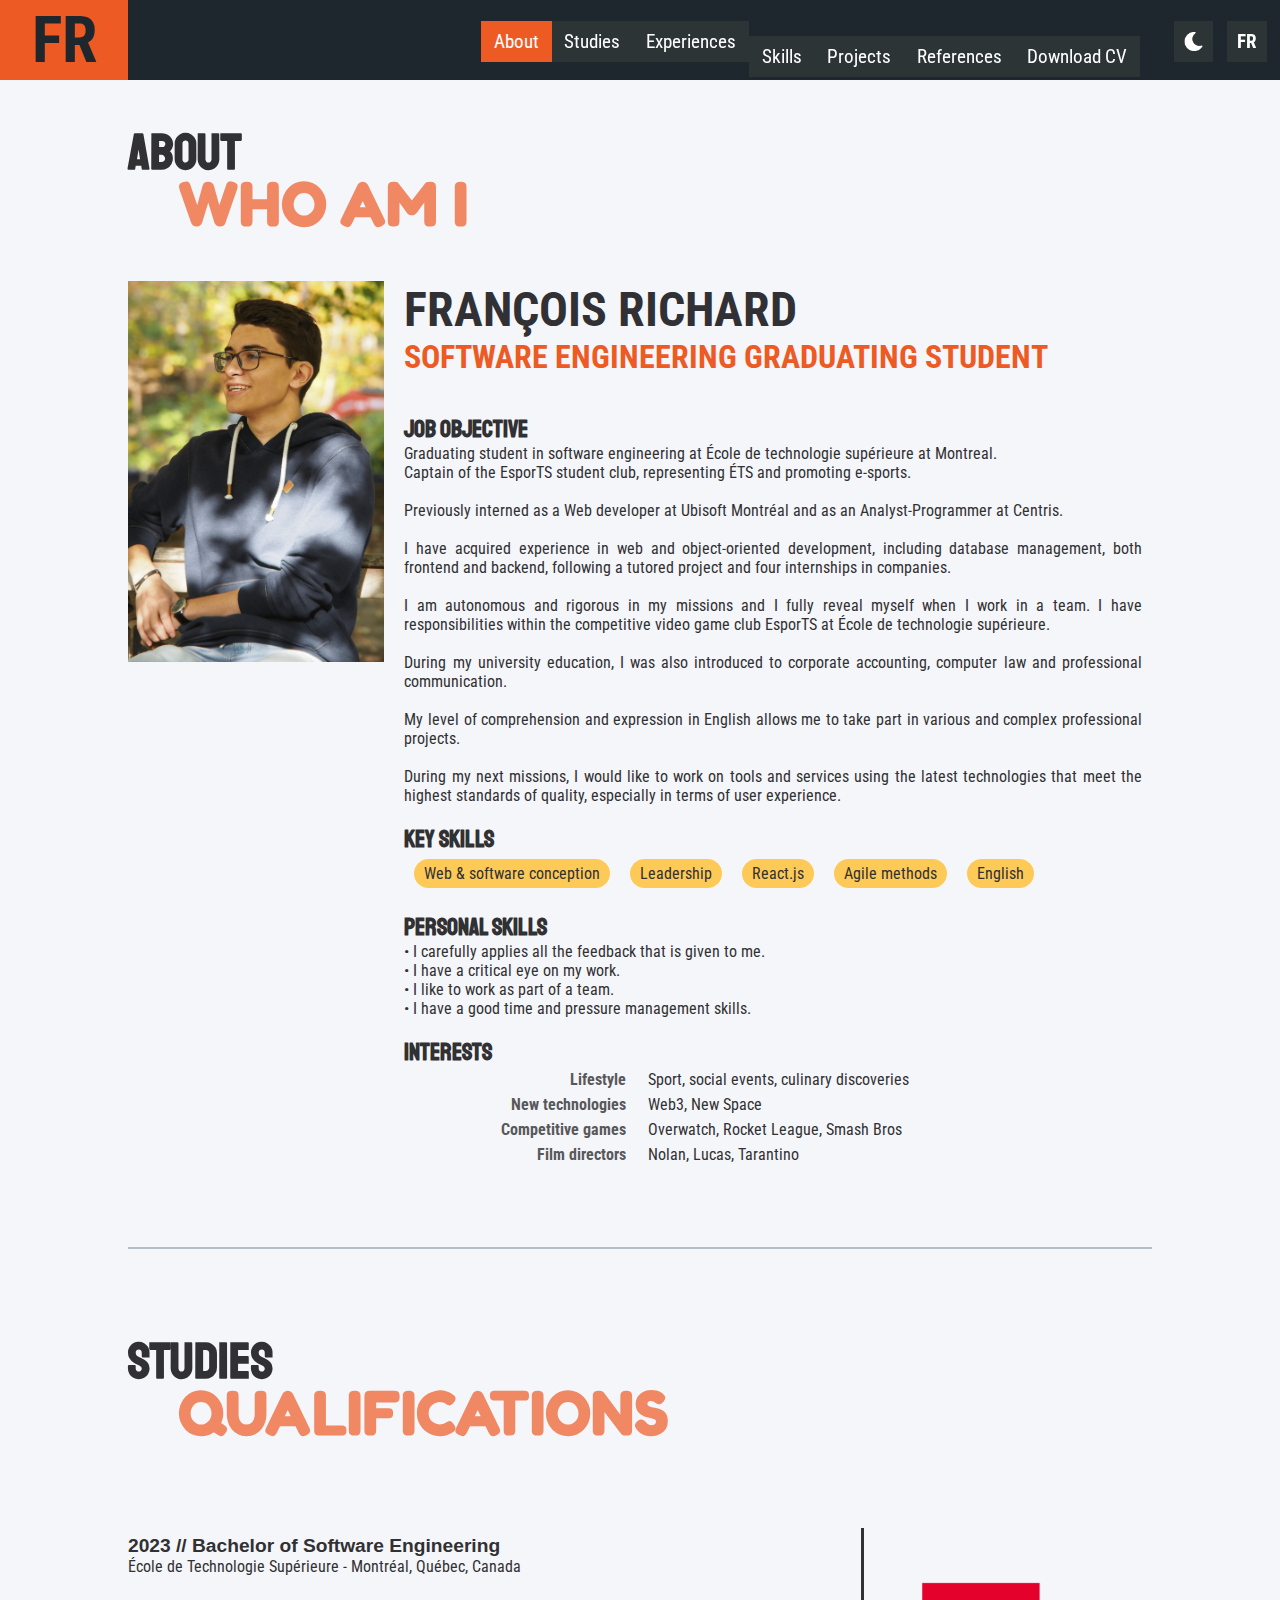
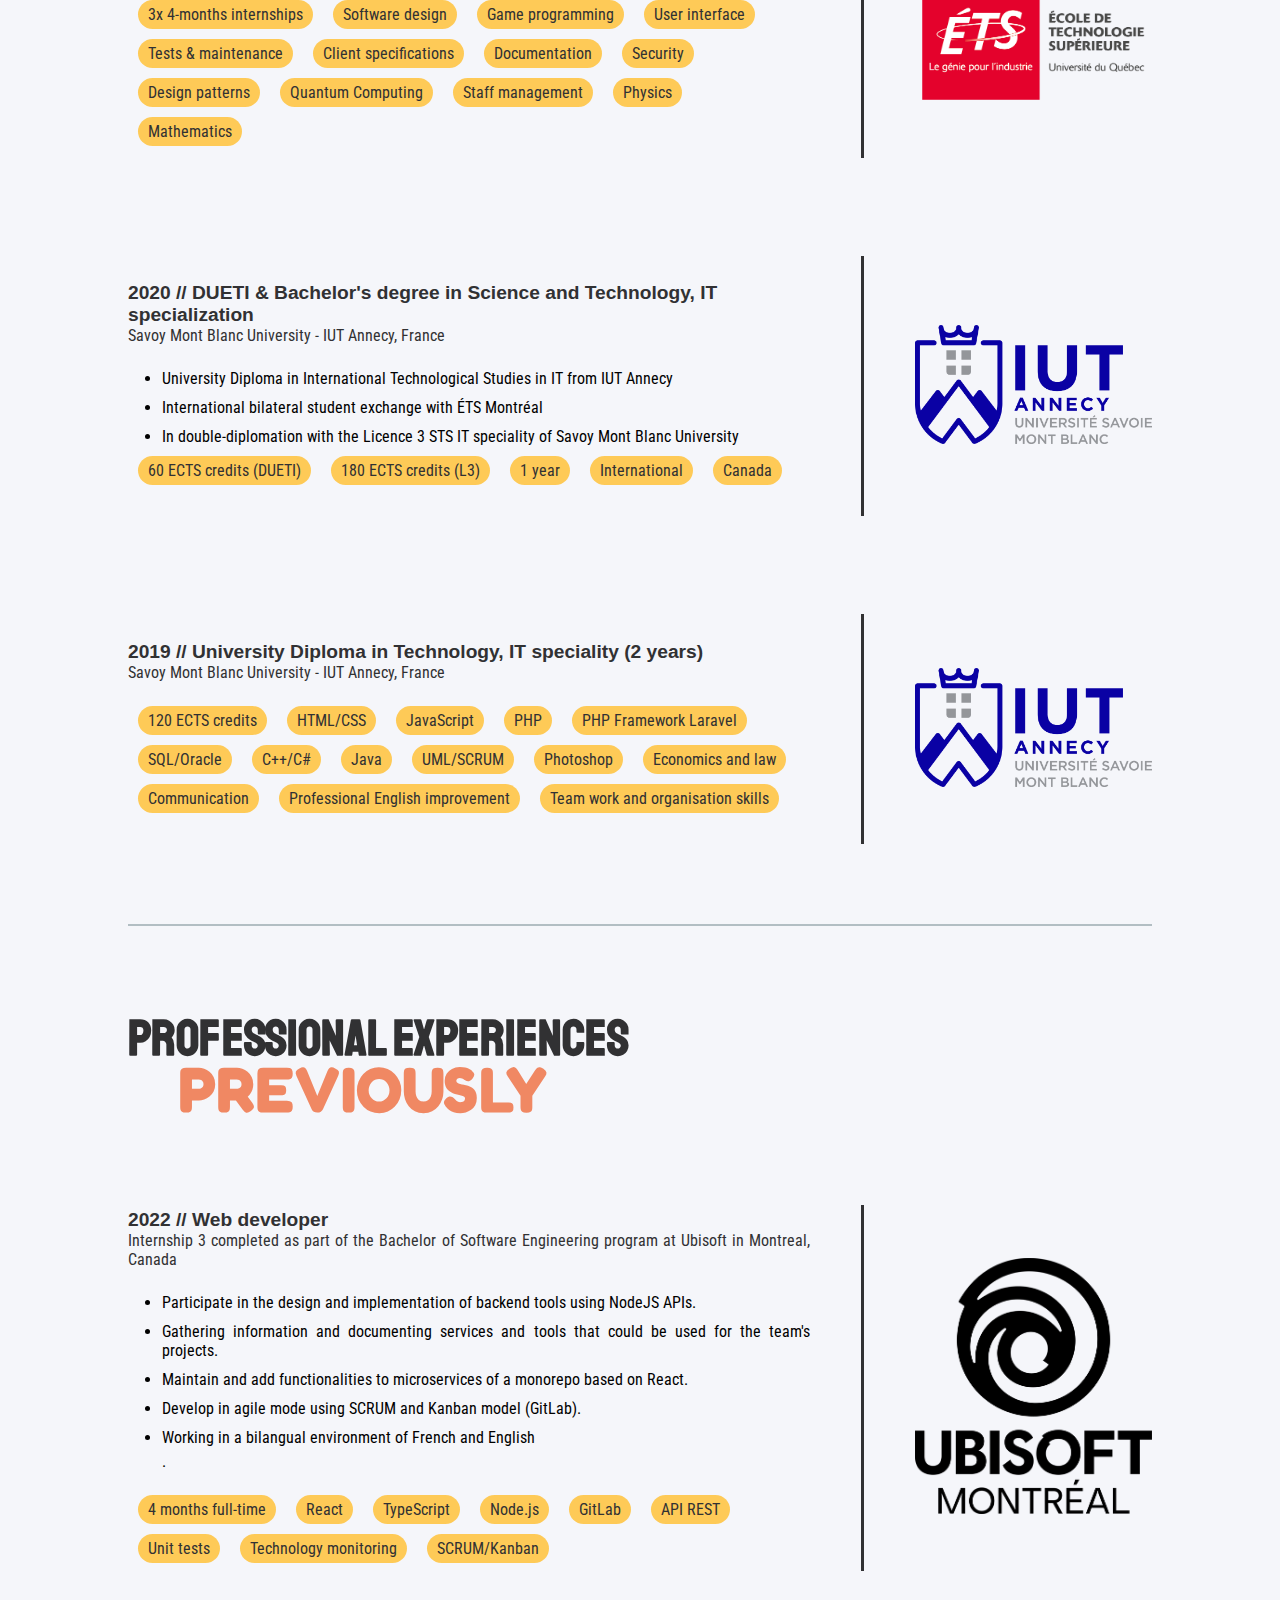
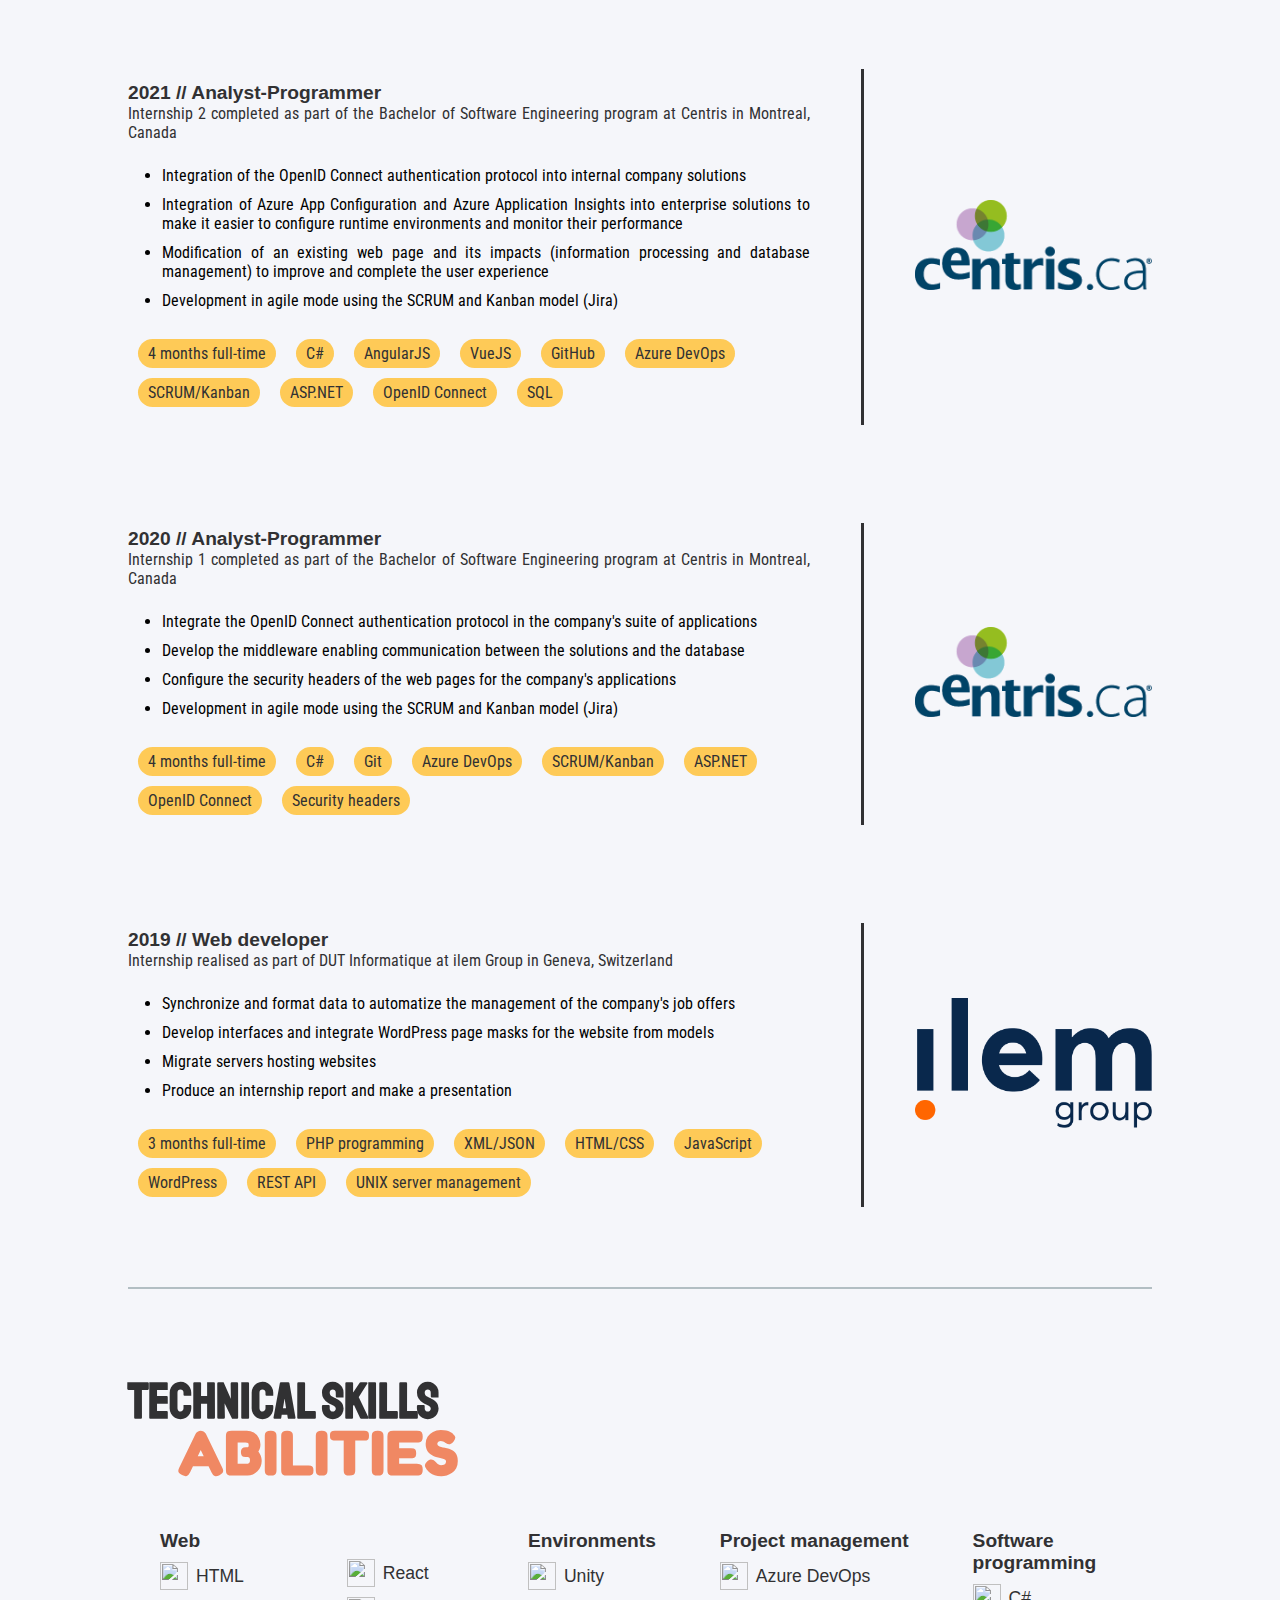
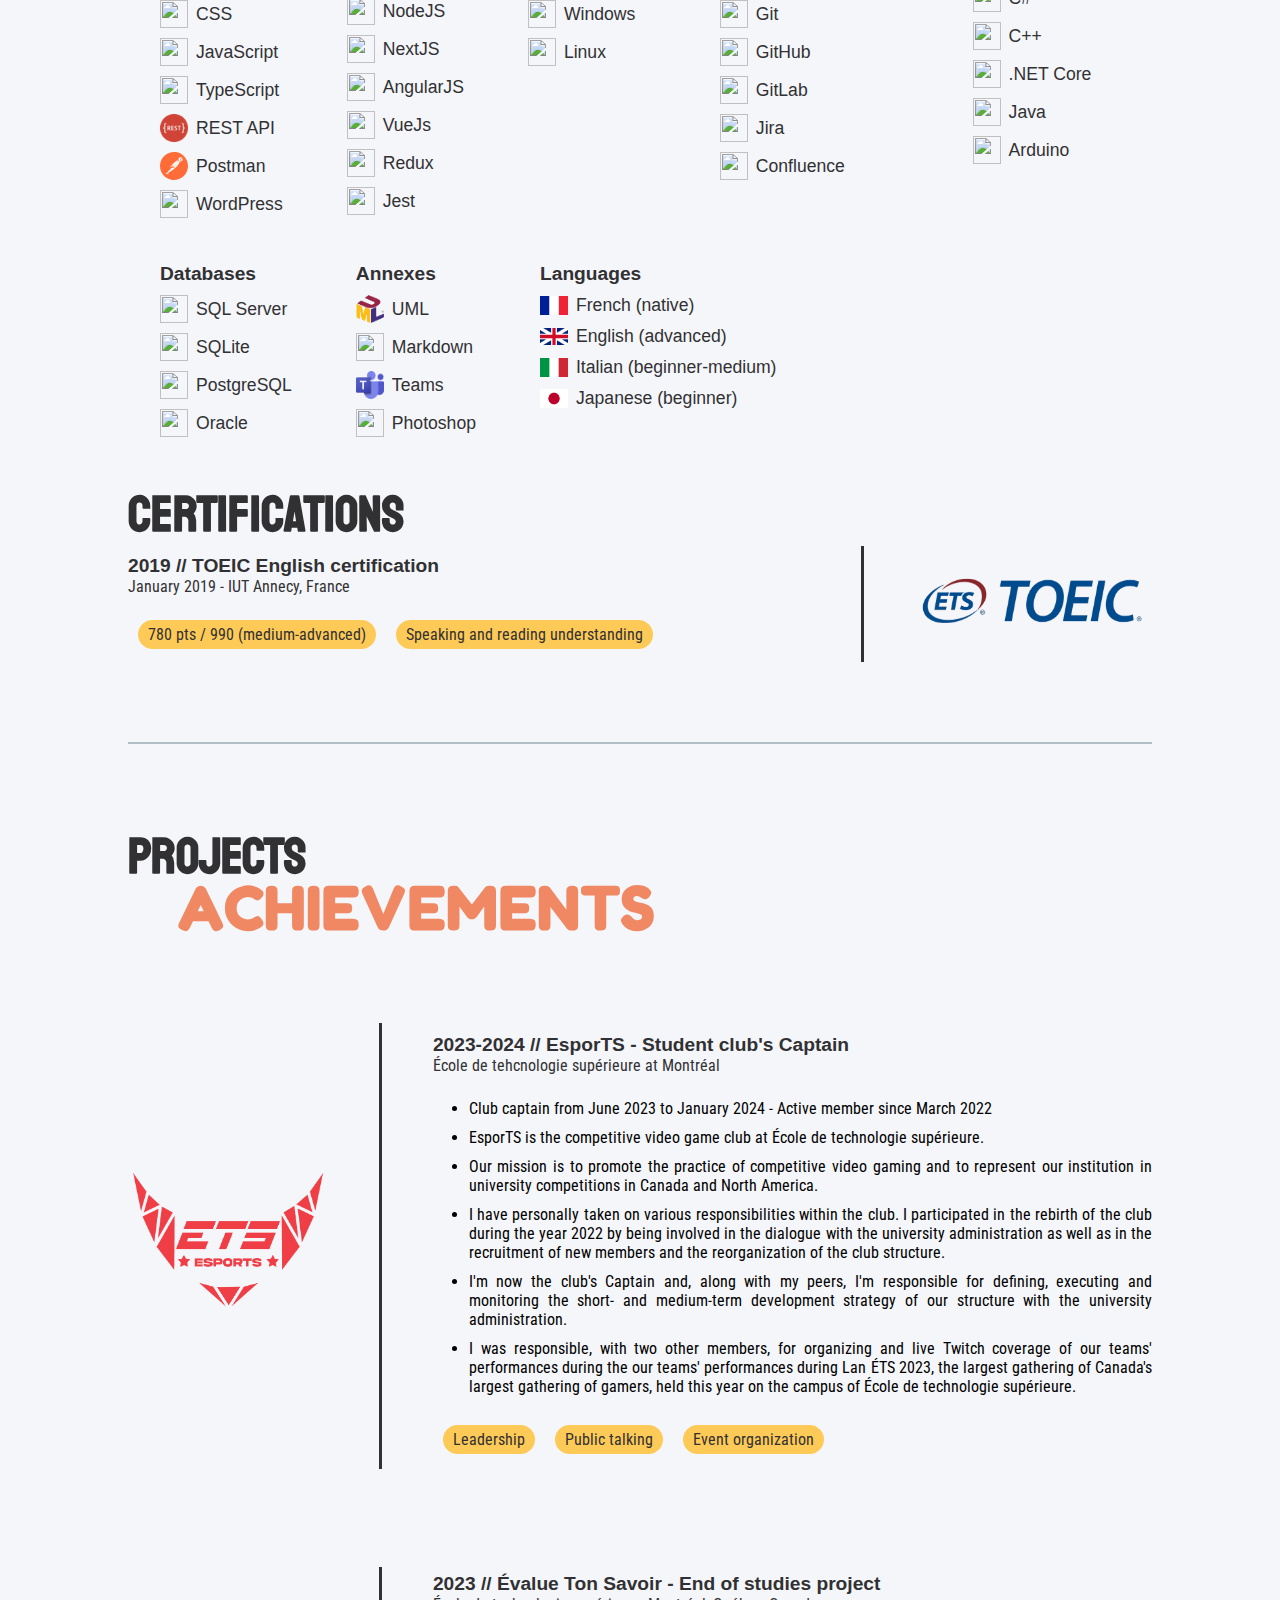
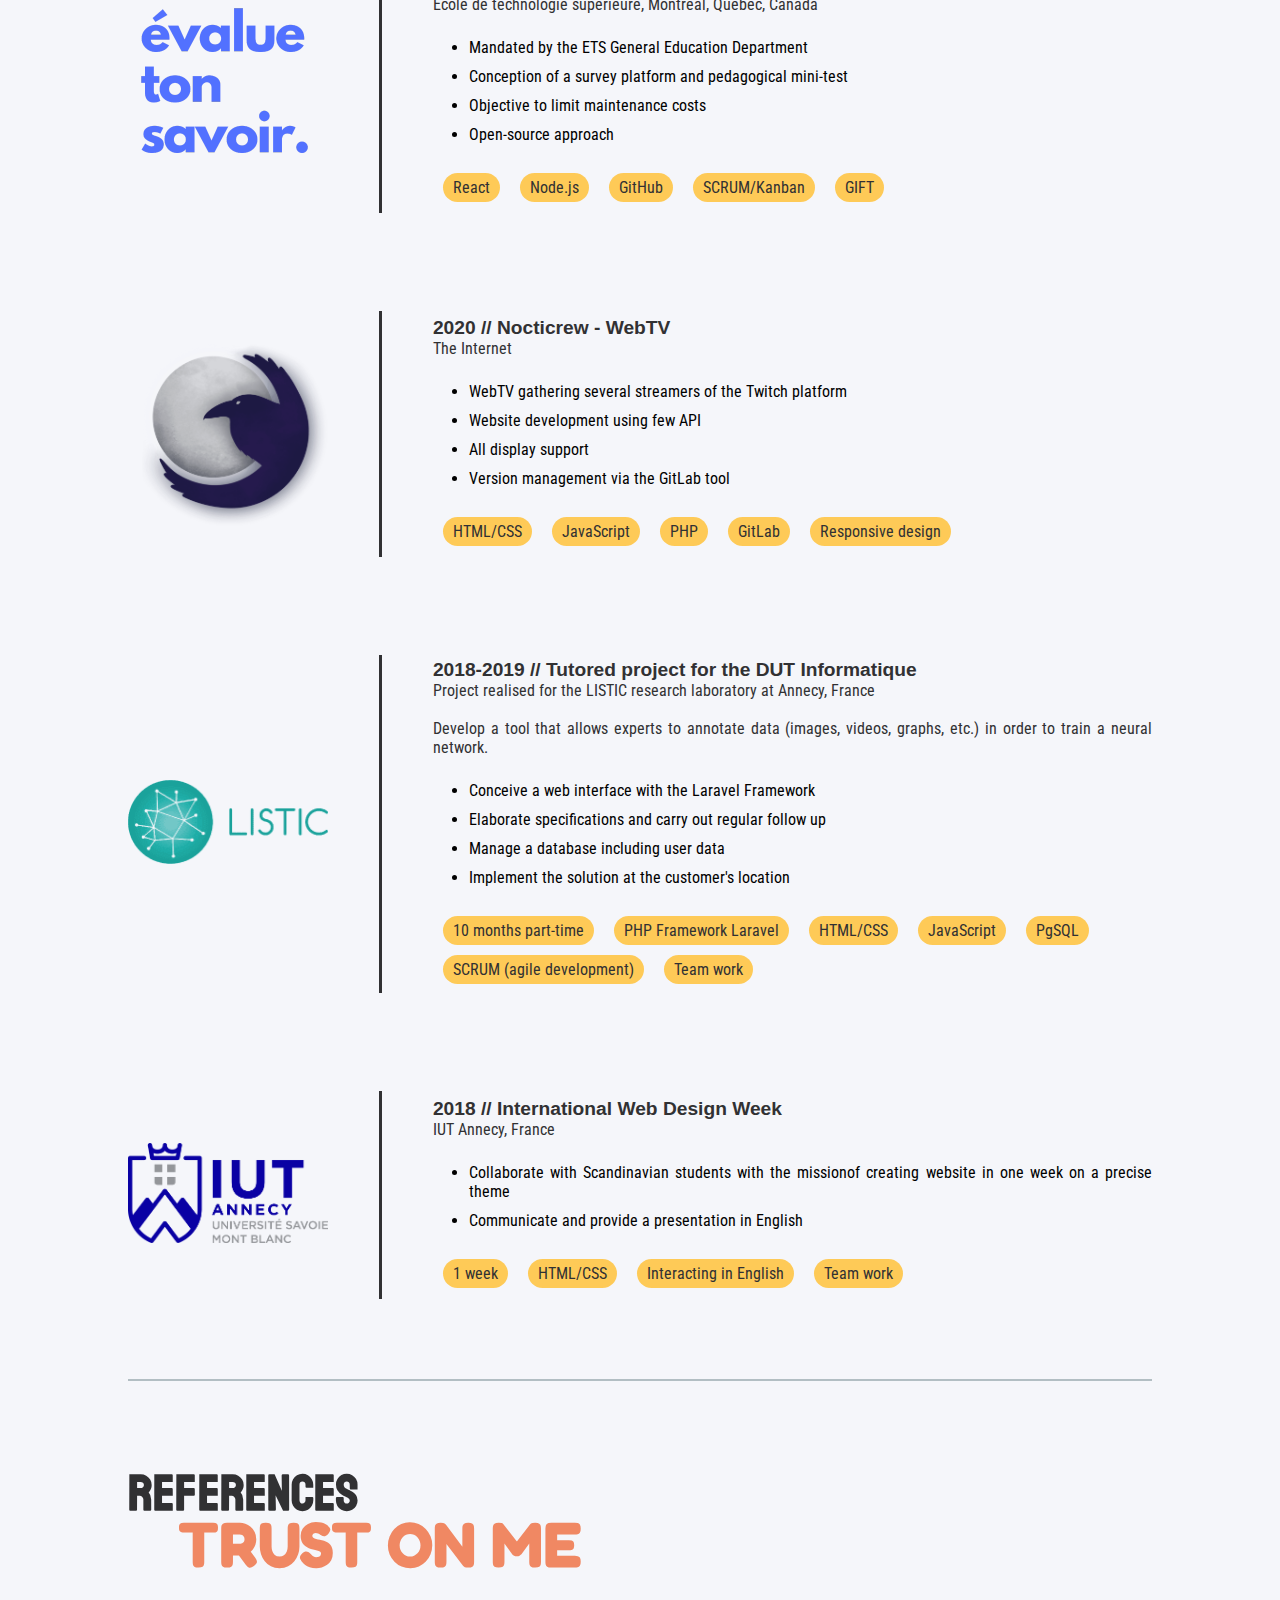
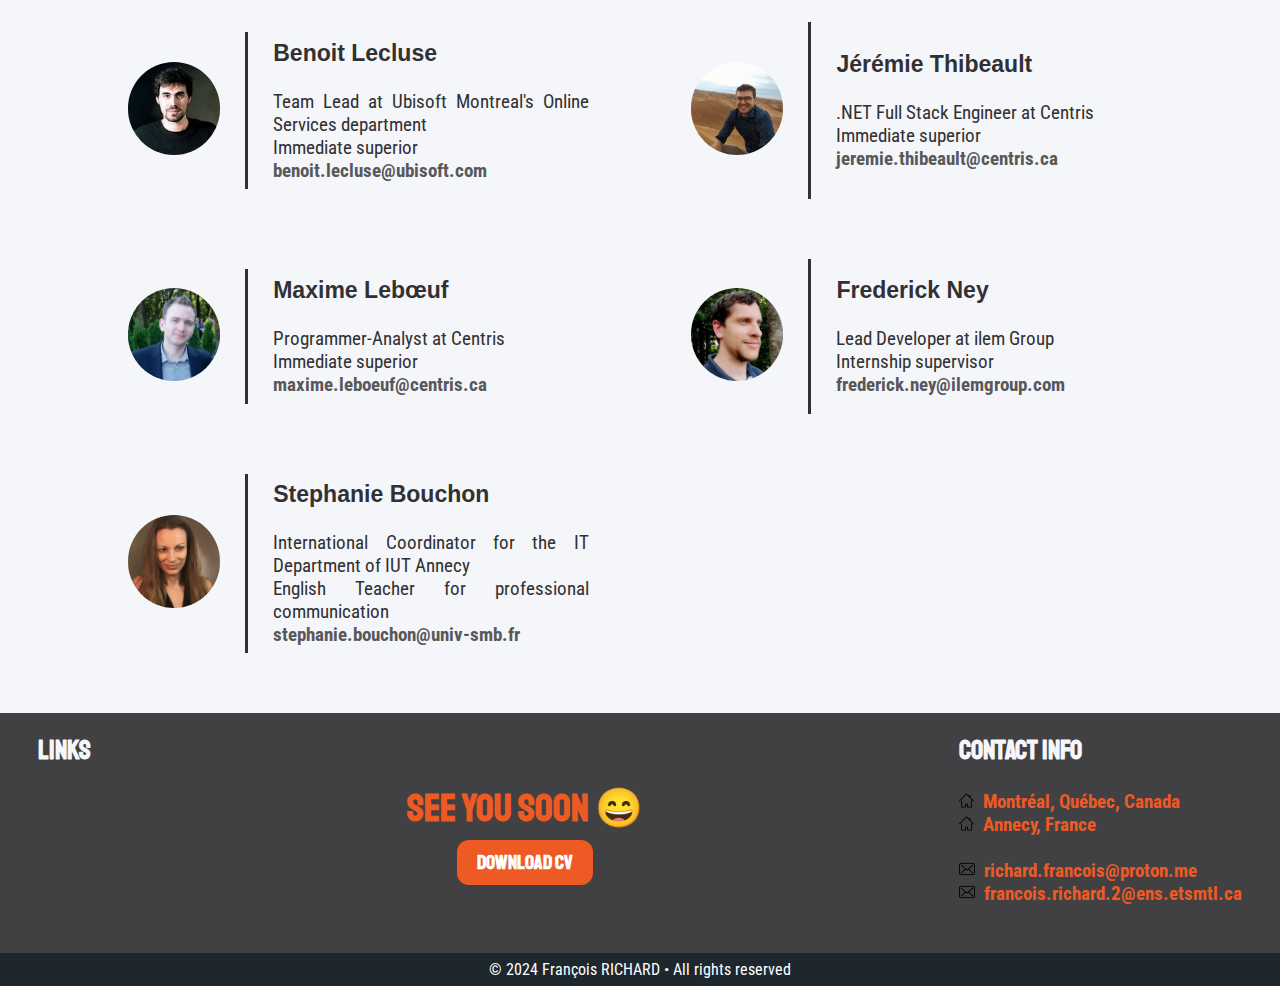
==== commit eeff2e87: "Update end of studies" ====
--- a/en/index.html
+++ b/en/index.html
@@ -8,17 +8,18 @@
 	<link rel="icon" type="image/png" href="../data/favicon.png">
 	<link rel="apple-touch-icon" href="../data/favicon.png">
 	<link rel="stylesheet" href="https://fonts.googleapis.com/css?family=Roboto:400|Staatliches|Fredoka+One|Roboto+Condensed">
+	<link rel="stylesheet" href="https://cdn.jsdelivr.net/gh/devicons/devicon@v2.15.1/devicon.min.css">
 	<link rel="stylesheet" type="text/css" href="../css/style.css">
 	<link rel="canonical" href="https://francois-richard.fr/en/">
 	
 	<!-- HTML Meta Tags -->
-	<title>François RICHARD - Software Engineering Student at ÉTS Montreal</title>
+	<title>François RICHARD - Software engineering graduating student at ÉTS Montreal</title>
 	<meta name="description" content="Web/software development and design, Database management and professional English. I want to work on tools and services using the latest technologies that meet the highest standards of quality, especially in terms of user experience.">
 
 	<!-- Facebook Meta Tags -->
 	<meta property="og:url" content="https://francois-richard.fr/en/">
 	<meta property="og:type" content="website">
-	<meta property="og:title" content="François RICHARD - Software Engineering Student at ÉTS Montreal">
+	<meta property="og:title" content="François RICHARD - Software engineering graduating student at ÉTS Montreal">
 	<meta property="og:description" content="Web/software development and design, Database management and professional English. I want to work on tools and services using the latest technologies that meet the highest standards of quality, especially in terms of user experience.">
 	<meta property="og:image" content="https://francois-richard.fr/data/portrait.png">
 	<meta property="og:site_name" content="francois-richard">
@@ -27,7 +28,7 @@
 	<meta name="twitter:card" content="summary">
 	<meta property="twitter:domain" content="francois-richard.fr">
 	<meta property="twitter:url" content="https://francois-richard.fr/en/">
-	<meta name="twitter:title" content="François RICHARD - Software Engineering Student at ÉTS Montreal">
+	<meta name="twitter:title" content="François RICHARD - Software engineering graduating student at ÉTS Montreal">
 	<meta name="twitter:description" content="Web/software development and design, Database management and professional English. I want to work on tools and services using the latest technologies that meet the highest standards of quality, especially in terms of user experience.">
 	<meta name="twitter:image" content="https://francois-richard.fr/data/portrait.png">
 </head>
@@ -87,7 +88,7 @@
 				<img id="portrait" alt="Francois RICHARD photo" src="../data/portrait.png">
 				<div id="about-text">
 					<p class="about_name">FRANÇOIS RICHARD</p>
-					<h1 class="about_function">SOFTWARE ENGINEERING STUDENT</h1>
+					<h1 class="about_function">SOFTWARE ENGINEERING GRADUATING STUDENT</h1>
 					<br><br>
 
 					<h4 class="about-precision">JOB OBJECTIVE</h4>
@@ -128,20 +129,20 @@
 
 					<h4 class="about-precision">INTERESTS</h4>
 					<p class="p-mobile">
+						<span class="left-align">Lifestyle</span>
+						<span class="right-align">Sport, social events, culinary discoveries</span>
+					</p>
+					<p class="p-mobile">
 						<span class="left-align">New technologies</span>
-						<span class="right-align">Blockchain, Boston Dynamics, Tesla, ...</span>
+						<span class="right-align">Web3, New Space</span>
 					</p>
 					<p class="p-mobile">
 						<span class="left-align">Competitive games</span>
-						<span class="right-align">Overwatch, Rocket League, Smash Bros, ...</span>
-					</p>
-					<p class="p-mobile">
-						<span class="left-align">Aerospace</span>
-						<span class="right-align">SpaceX, ESA, Blue Origin, ...</span>
+						<span class="right-align">Overwatch, Rocket League, Smash Bros</span>
 					</p>
 					<p class="p-mobile">
 						<span class="left-align">Film directors</span>
-						<span class="right-align">Spielberg, Lucas, Tarantino, ...</span>
+						<span class="right-align">Nolan, Lucas, Tarantino</span>
 					</p>
 				</div>
 			</div>
@@ -156,7 +157,7 @@
 			<br><br>
 			<div class="paragraph">
 				<div class="para-content">
-					<h4 class="para-title">Since Autumn 2019 // Bachelor of Software Engineering </h4>
+					<h4 class="para-title">2023 // Bachelor of Software Engineering </h4>
 					<p>École de Technologie Supérieure - Montréal, Québec, Canada</p>
 					<br>
 					<p class="para-tag stuff-done">
@@ -240,7 +241,7 @@
 			<div class="paragraph">
 				<div class="para-content">
 					<h4 class="para-title">2022 // Web developer</h4>
-					<p>Internship 3 completed as part of the Bachelor of Software Engineering program at Centris in Montreal, Canada</p>
+					<p>Internship 3 completed as part of the Bachelor of Software Engineering program at Ubisoft in Montreal, Canada</p>
 					<br>
 					<ul class="para-description">
 						<li>Participate in the design and implementation of backend tools using NodeJS APIs.</li>
@@ -594,6 +595,10 @@
 						<img src="../data/skills-icons/italy.png" class="flag"/>
 							<span>Italian (beginner-medium)</span>
 					</div>
+					<div class="skills-item">
+						<img src="../data/skills-icons/japan.png" class="flag"/>
+							<span>Japanese (beginner)</span>
+					</div>
 				</div>
 			</div>
 
@@ -623,14 +628,14 @@
 		<!-- EsporTS -->
 		<br><br>
 		<div class="paragraph">	
-			<a target="_blank" id="esports_img_proj" class="para-img img_proj" rel="noopener noreferrer"><img src="../data/LogoEsporTS.png" alt="EsporTS Logo"></a>
+			<a target="_blank" href="https://www.etsmtl.ca/activites-et-services-aux-etudiants/clubs-etudiants/esports-equipes-competitives-de-jeux-video" id="esports_img_proj" class="para-img img_proj" rel="noopener noreferrer"><img src="../data/LogoEsporTS.png" alt="EsporTS Logo"></a>
 			<div class="para-bar"></div>
 			<div class="para-content">
-				<h4 class="para-title">2023 // EsporTS - Student club's Captain</h4>
+				<h4 class="para-title">2023-2024 // EsporTS - Student club's Captain</h4>
 				<p>École de tehcnologie supérieure at Montréal</p>
 				<br>
 				<ul class="para-description">
-					<li>Club captain since June 2023 - Active member since March 2022</li>
+					<li>Club captain from June 2023 to January 2024 - Active member since March 2022</li>
 					<li>EsporTS is the competitive video game club at École de technologie supérieure.</li>
 					<li>Our mission is to promote the practice of competitive video gaming and to represent our institution in university competitions in Canada and North America.</li>
 					<li>I have personally taken on various responsibilities within the club. I participated in the rebirth of the club during the year 2022 by being involved in the dialogue with the university administration as well as in the recruitment of new members and the reorganization of the club structure.</li>
@@ -642,6 +647,32 @@
 					<span>Leadership</span>
 					<span>Public talking</span>
 					<span>Event organization</span>
+				</p>
+			</div>
+		</div>
+		<!-- EvalueTonSavoir -->
+		<br><br>
+		<div class="paragraph">	
+			<a target="_blank" href="https://evaluetonsavoir.vercel.app/" id="evaluetonsavoir_img_proj" class="para-img img_proj" rel="noopener noreferrer"><img src="../data/evaluetonsavoir.png" alt="Logo Évalue Ton Savoir" title="Évalue Ton Savoir"></a>
+			<div class="para-bar"></div>
+			<div class="para-content">
+				<h4 class="para-title">2023 // Évalue Ton Savoir - End of studies project</h4>
+				<p>École de technologie supérieure, Montréal, Québec, Canada</p>
+				<br>
+				<ul class="para-description">
+					<li>Mandated by the ETS General Education Department</li>
+					<li>Conception of a survey platform and pedagogical mini-test</li>
+					<li>Objective to limit maintenance costs</li>
+					<li>Open-source approach</li>
+
+				</ul>
+				<br>
+				<p class="para-tag stuff-done">
+					<span>React</span>
+					<span>Node.js</span>
+					<span>GitHub</span>
+					<span>SCRUM/Kanban</span>
+					<span>GIFT</span>
 				</p>
 			</div>
 		</div>
@@ -833,7 +864,7 @@
 				<p class="unselectable"><img src="../data/email.png" class="coord_icons" alt="email-icon"> francois.richard.2@ens.etsmtl.ca</p> 
 			</div>
 		</footer>
-		<p id="copyright">© 2023 François RICHARD &bull; All rights reserved </p>
+		<p id="copyright">© 2024 François RICHARD &bull; All rights reserved </p>
 		<a id="up" href="#about"><img src="../data/up.png" alt="Go top button" title="Go top"></a>
 
 	</section>	
